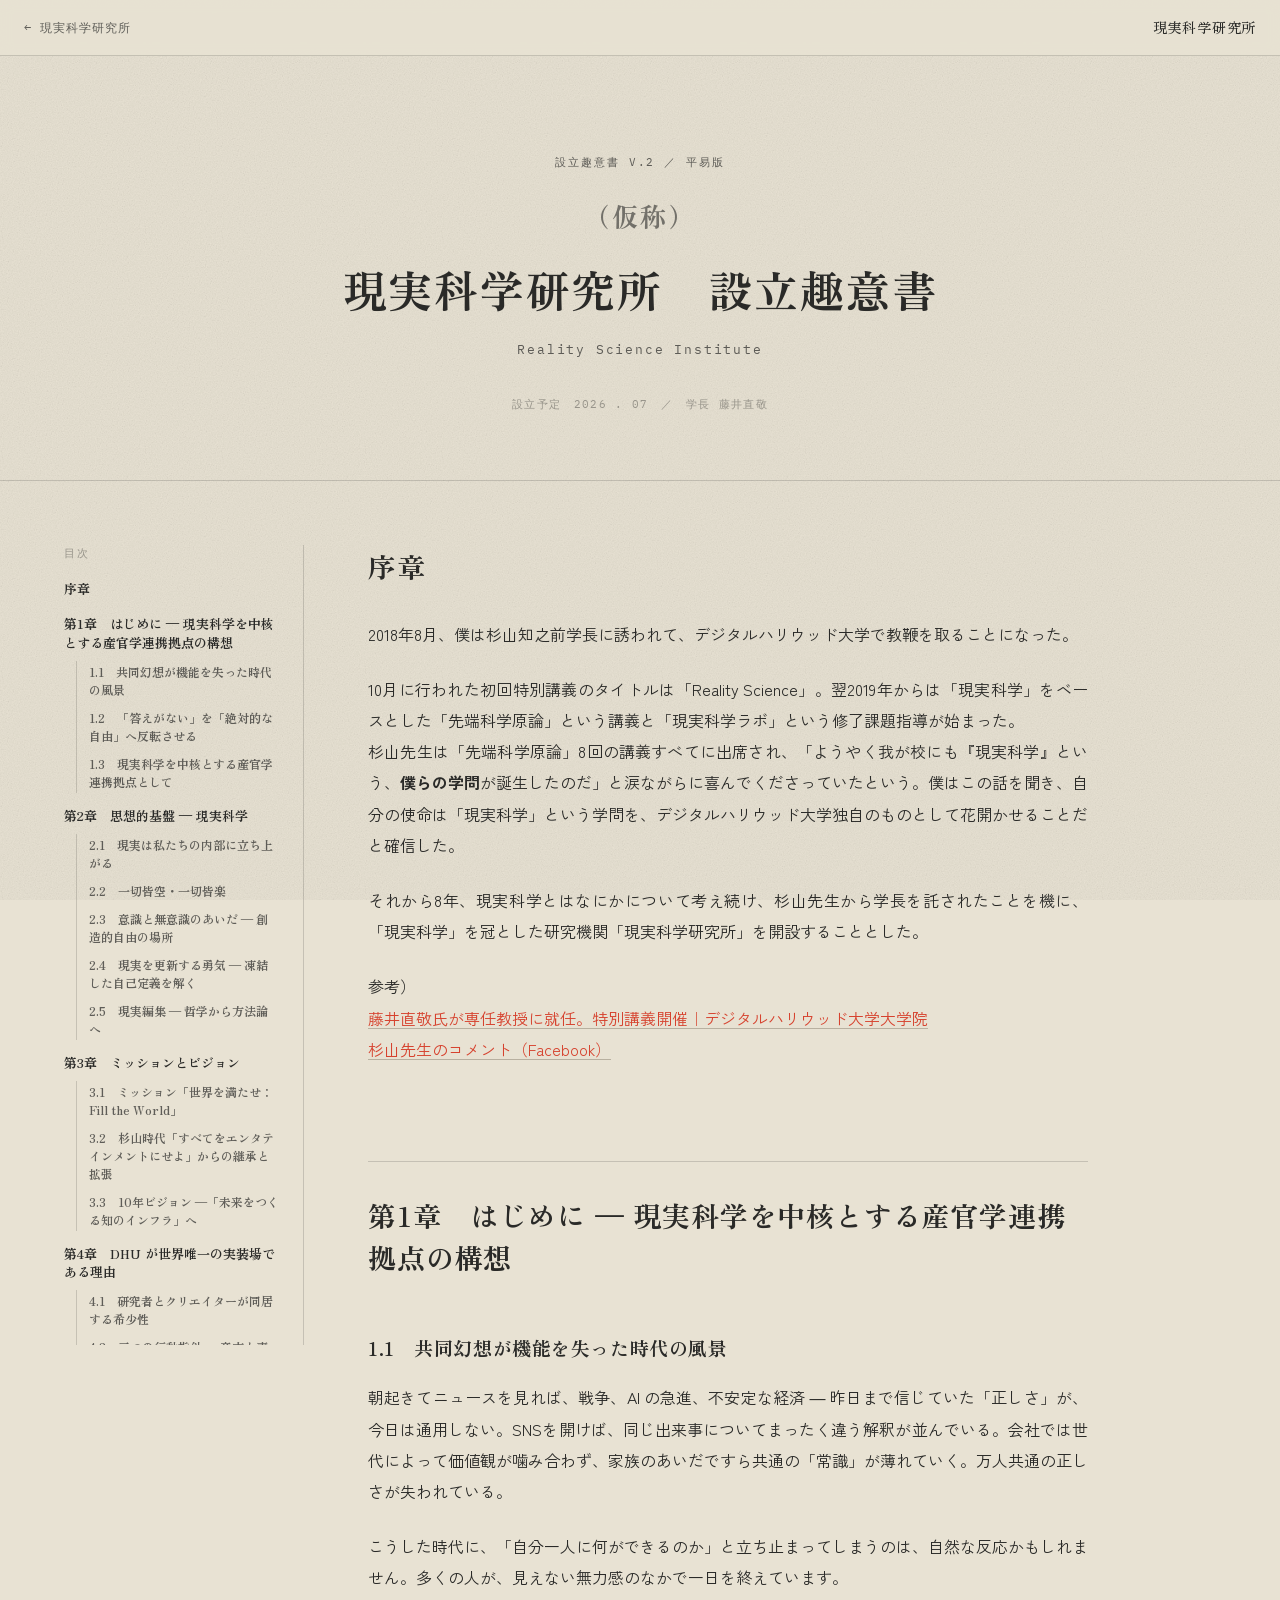
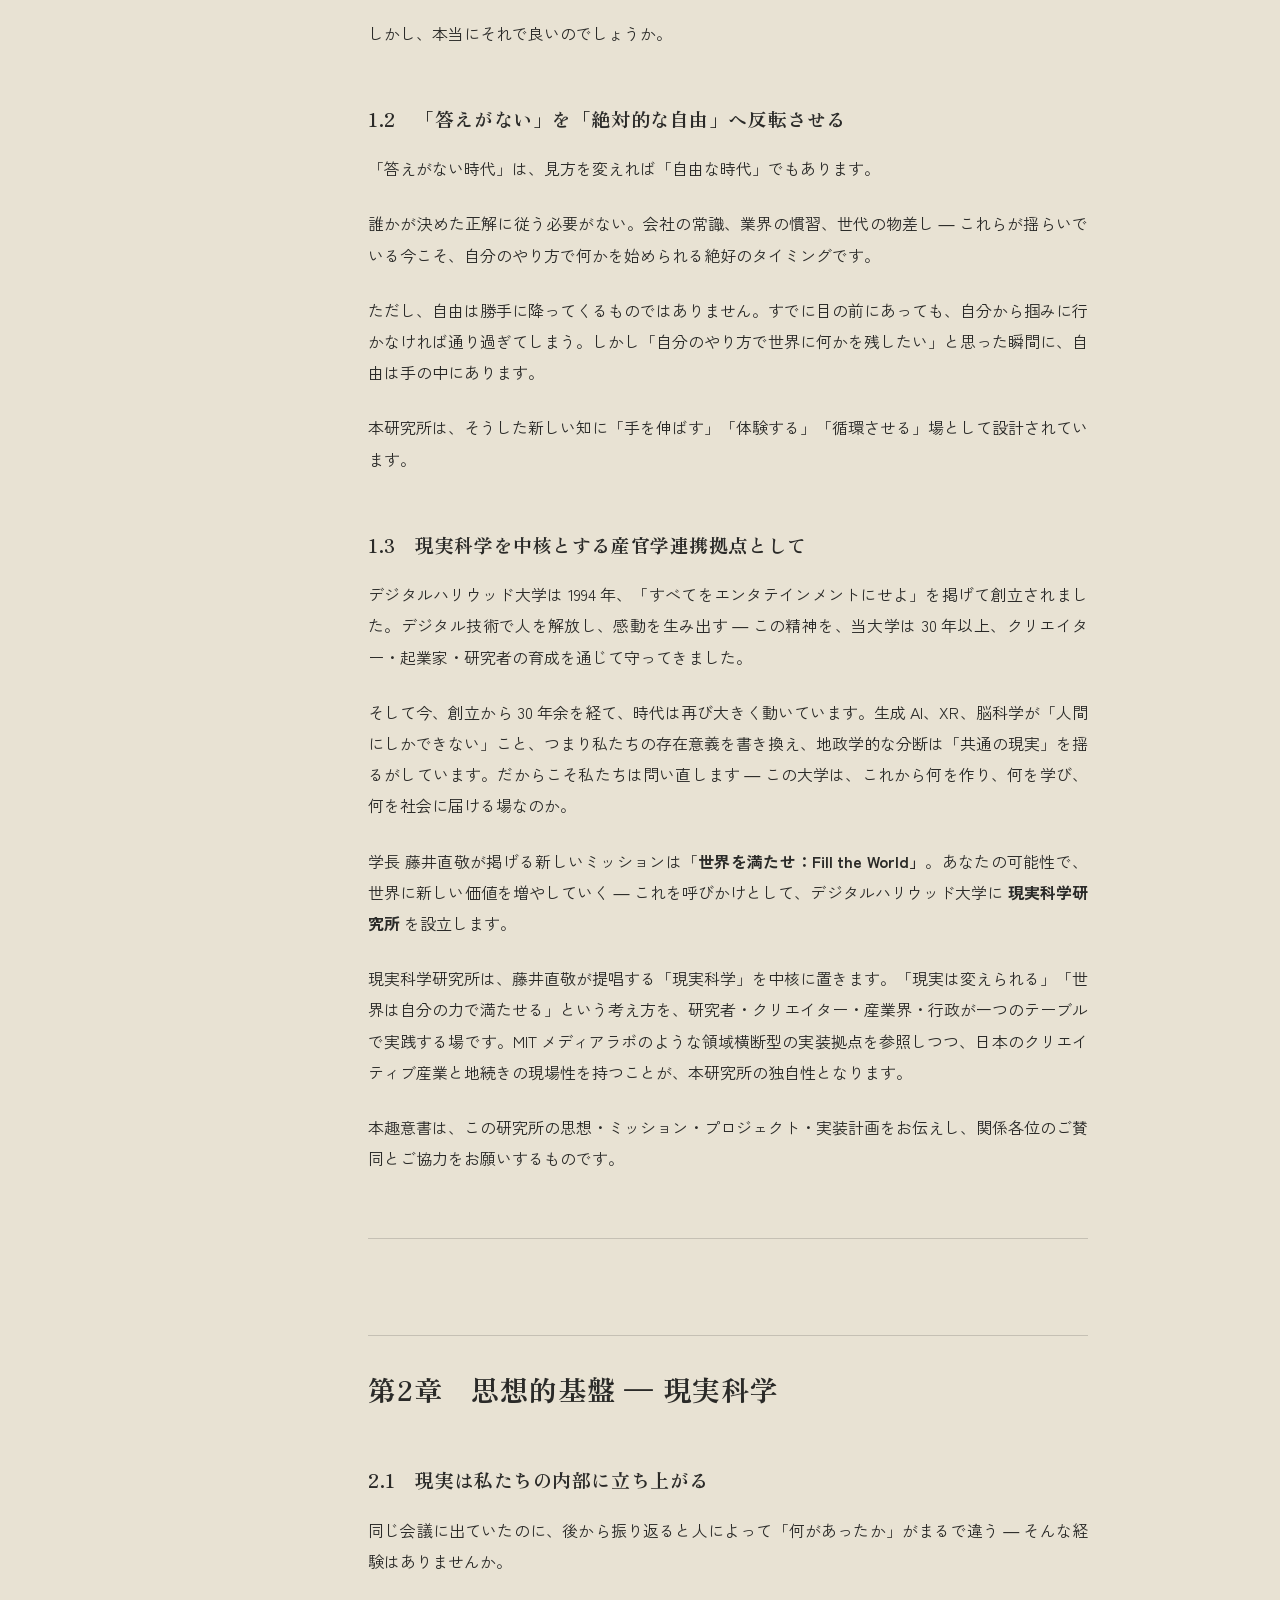
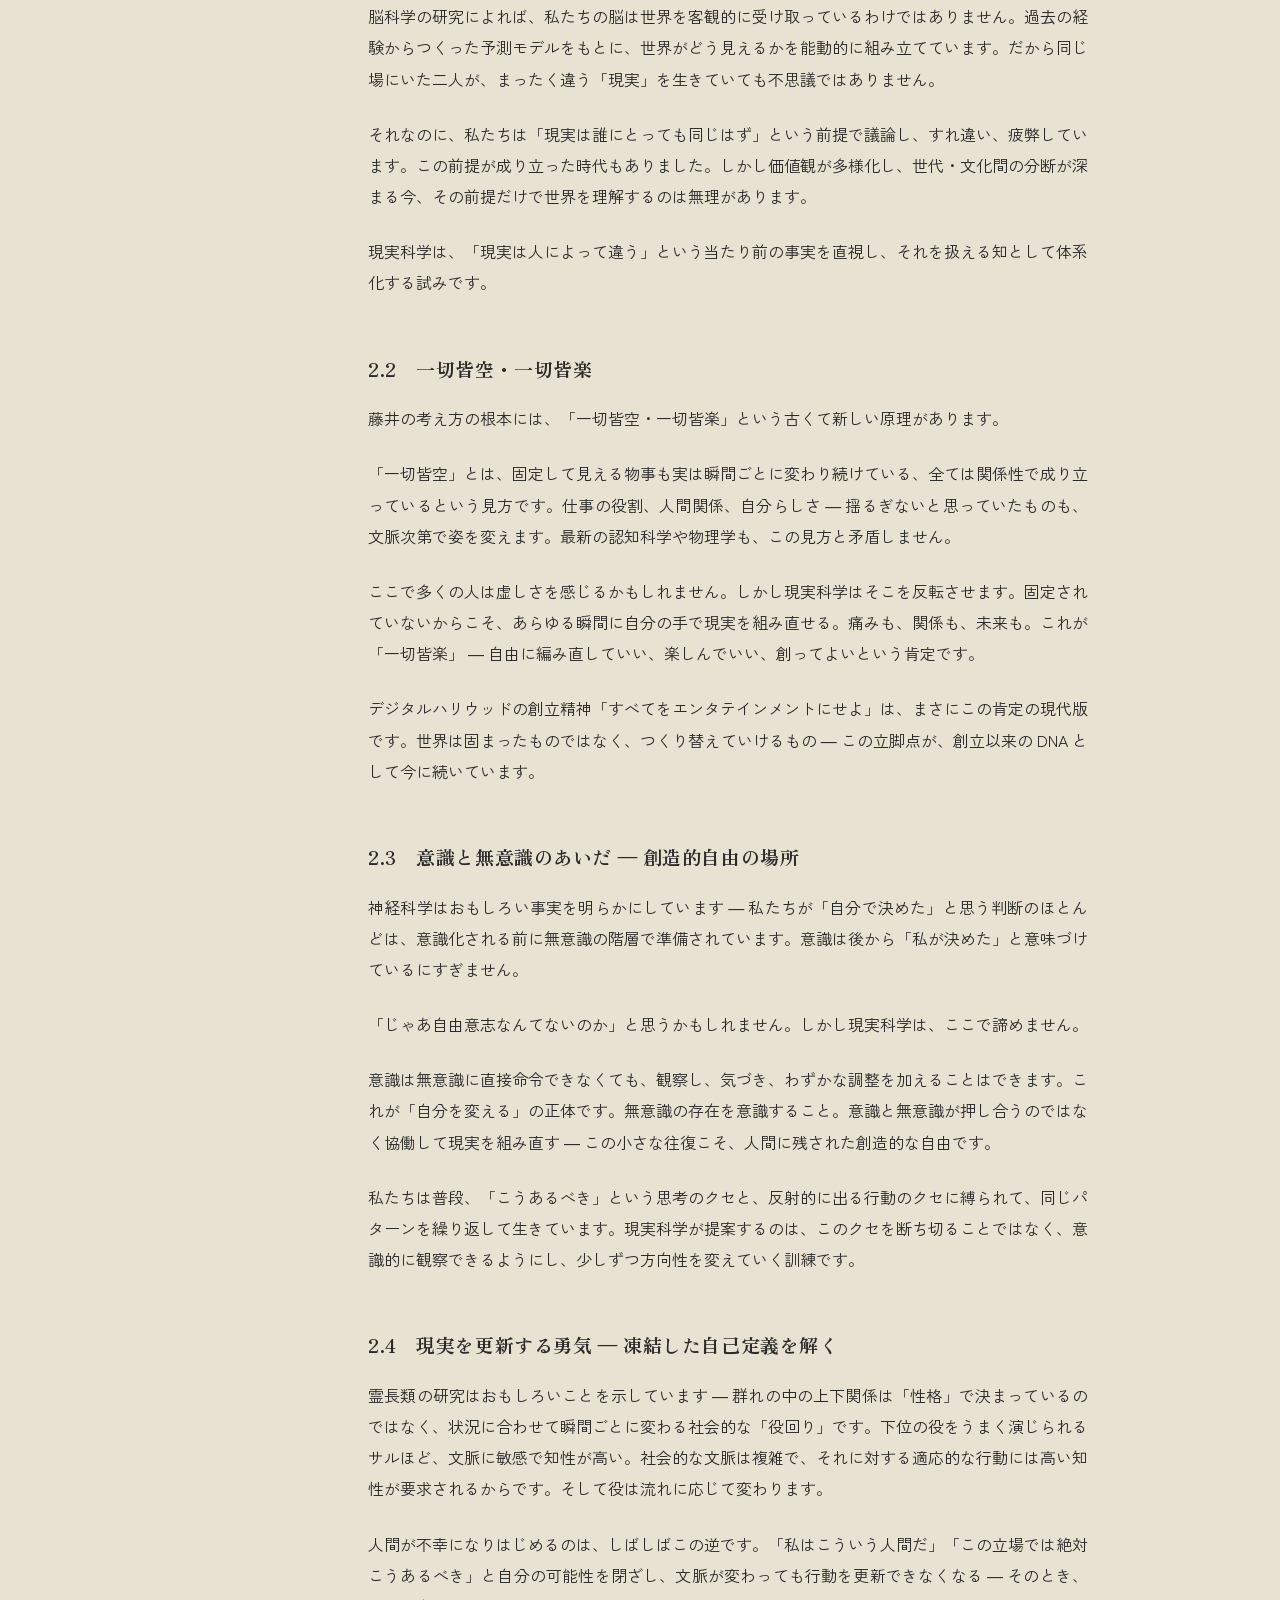
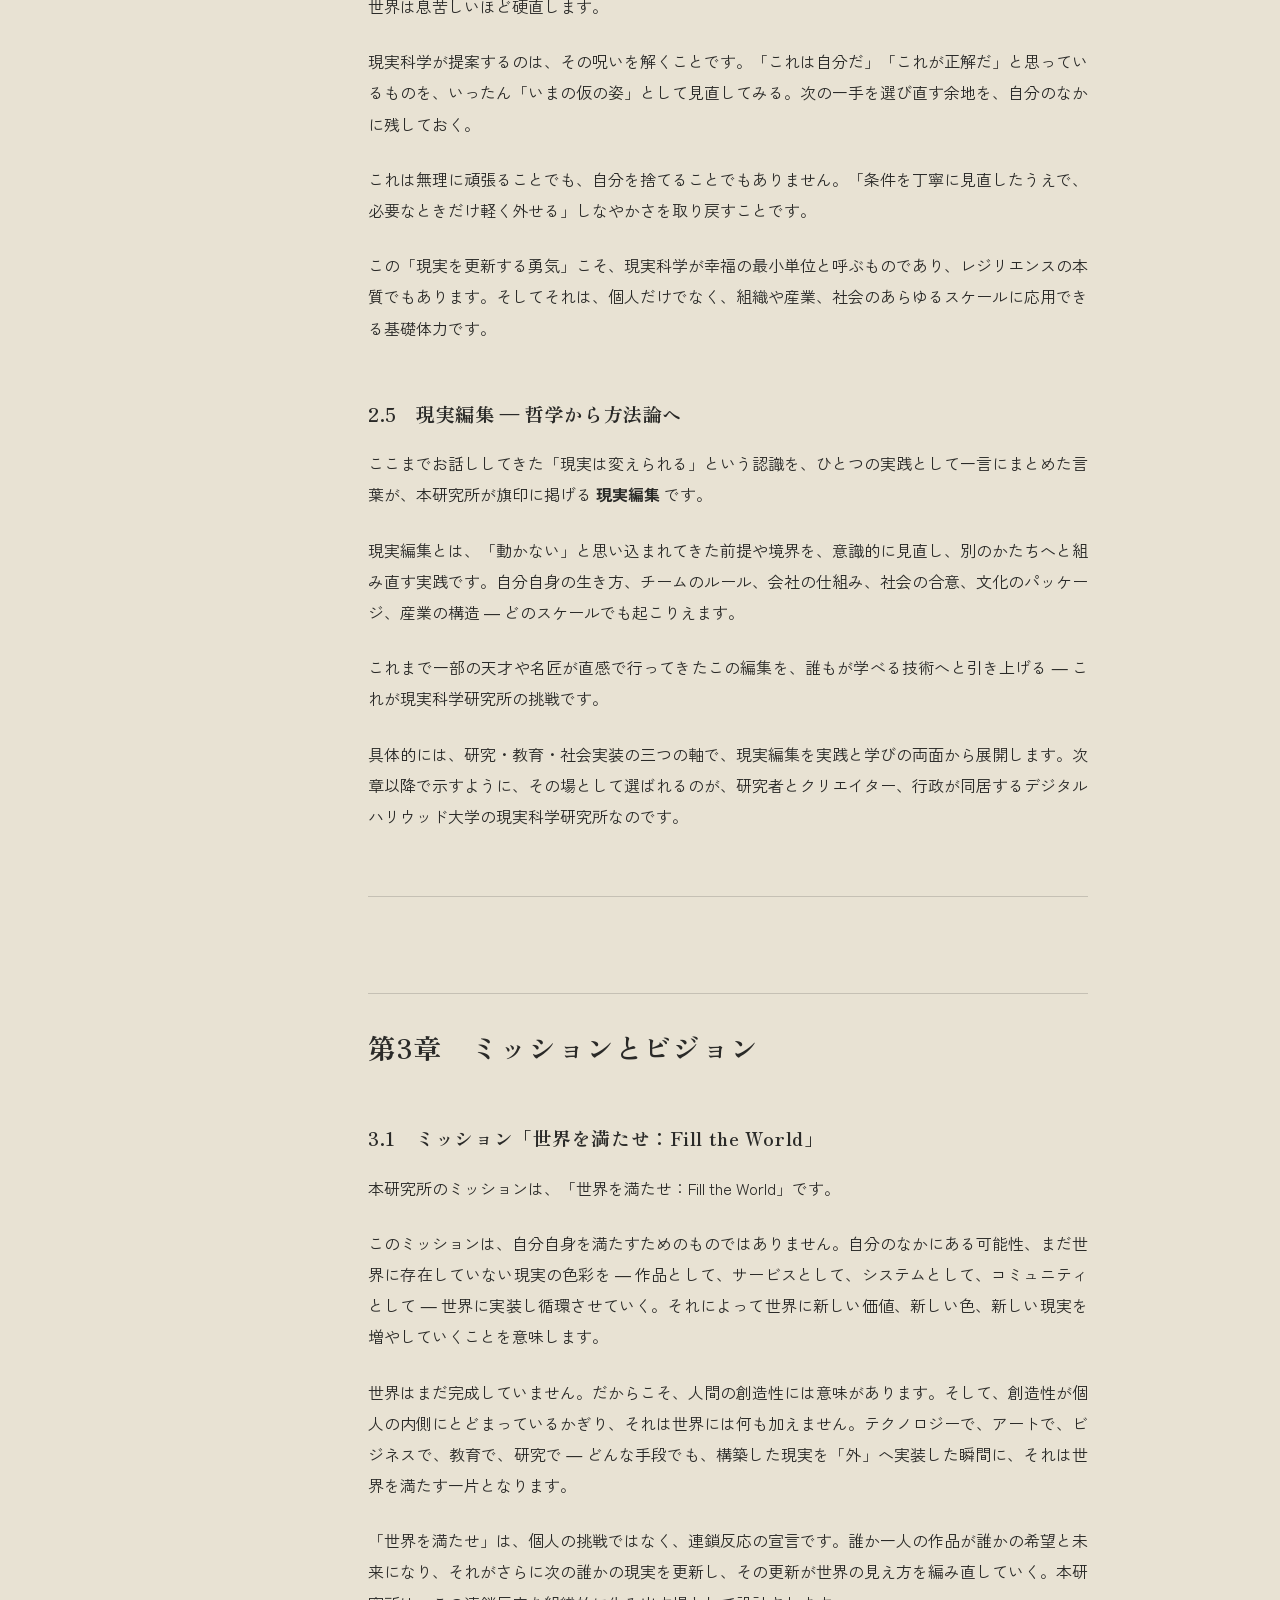
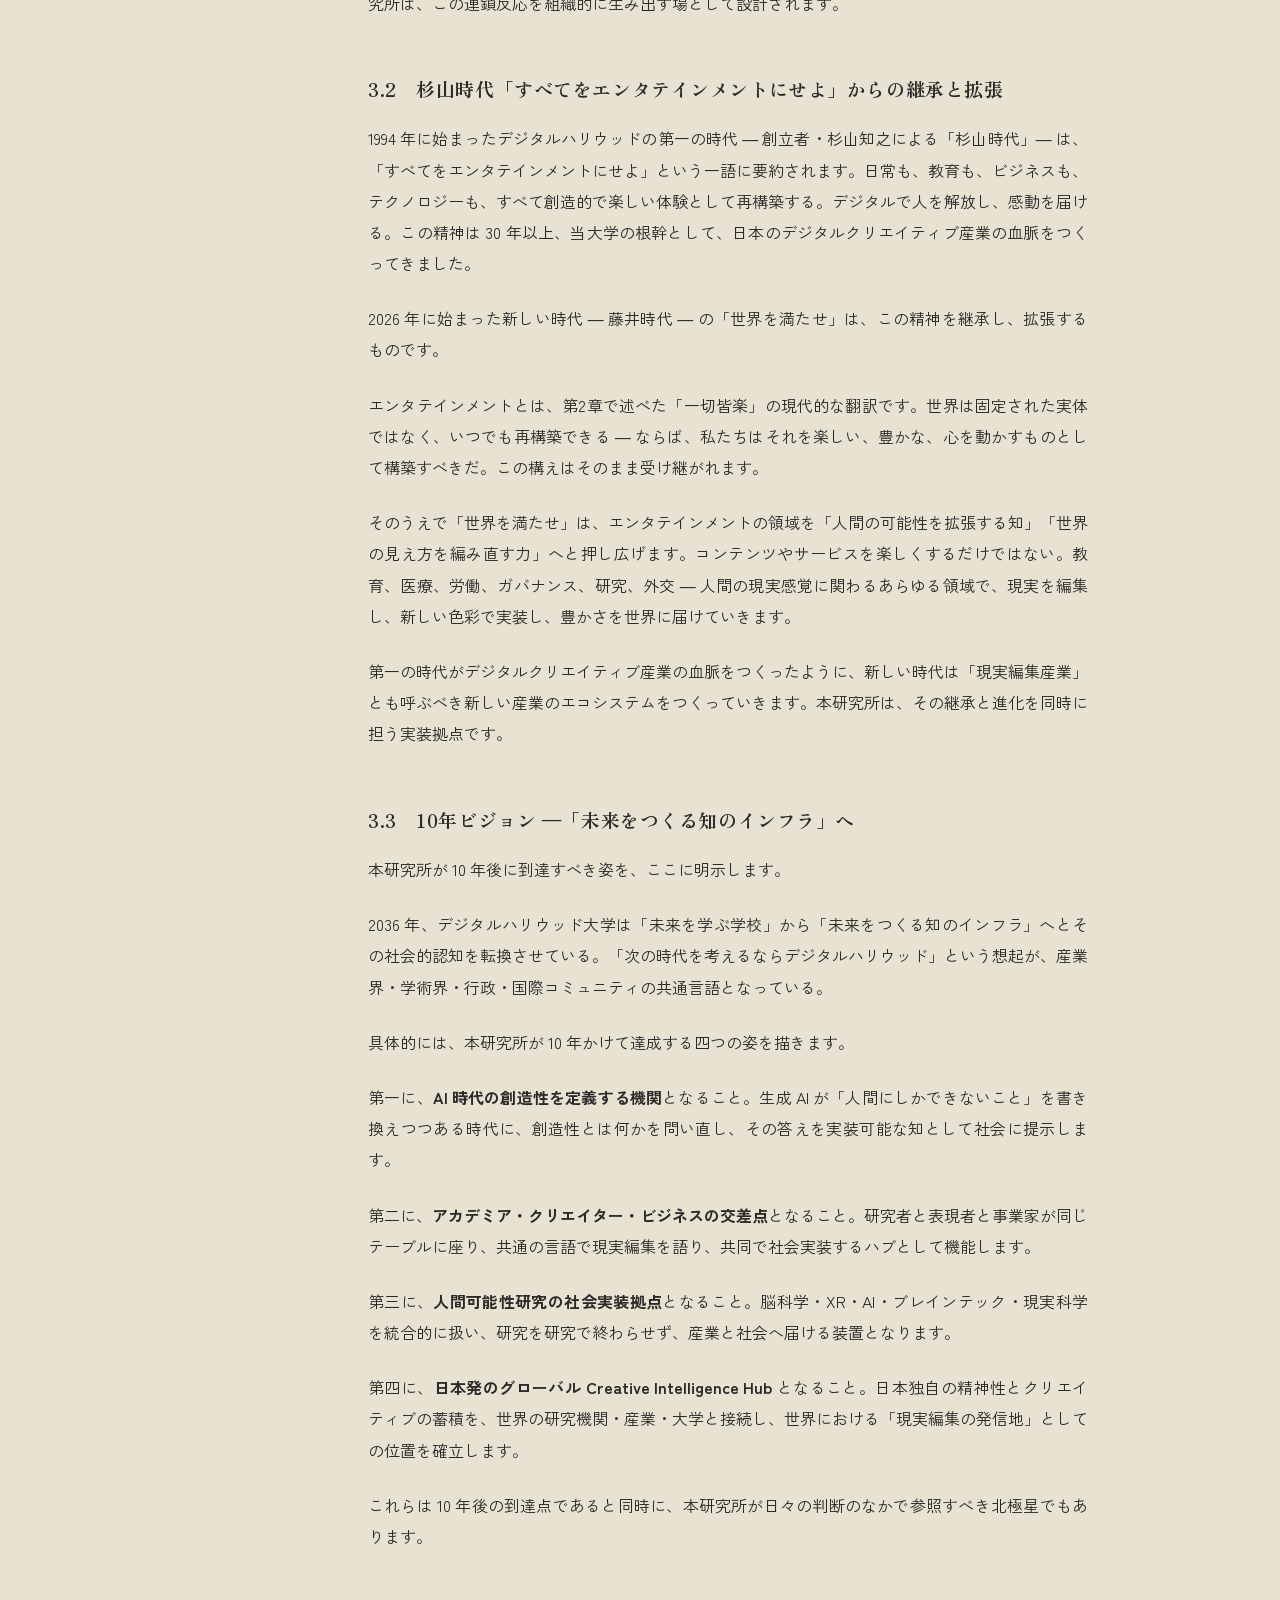
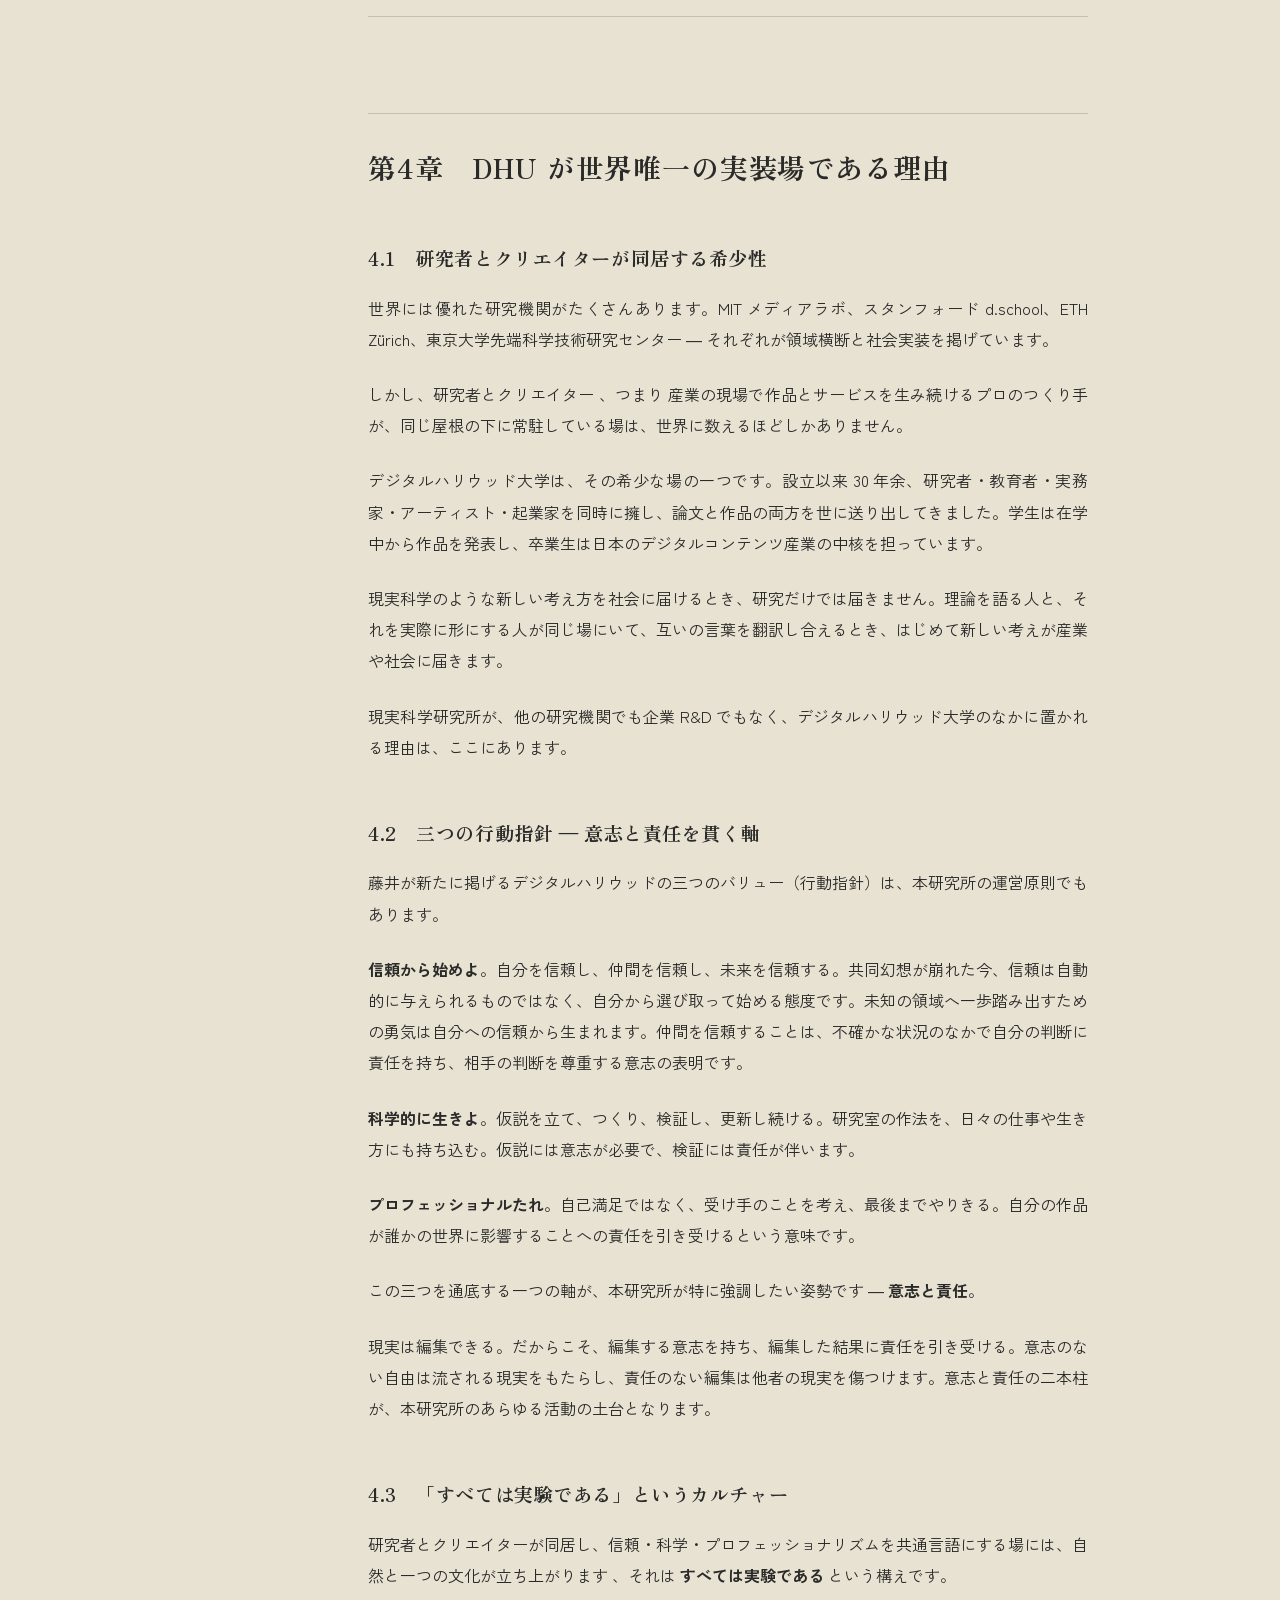
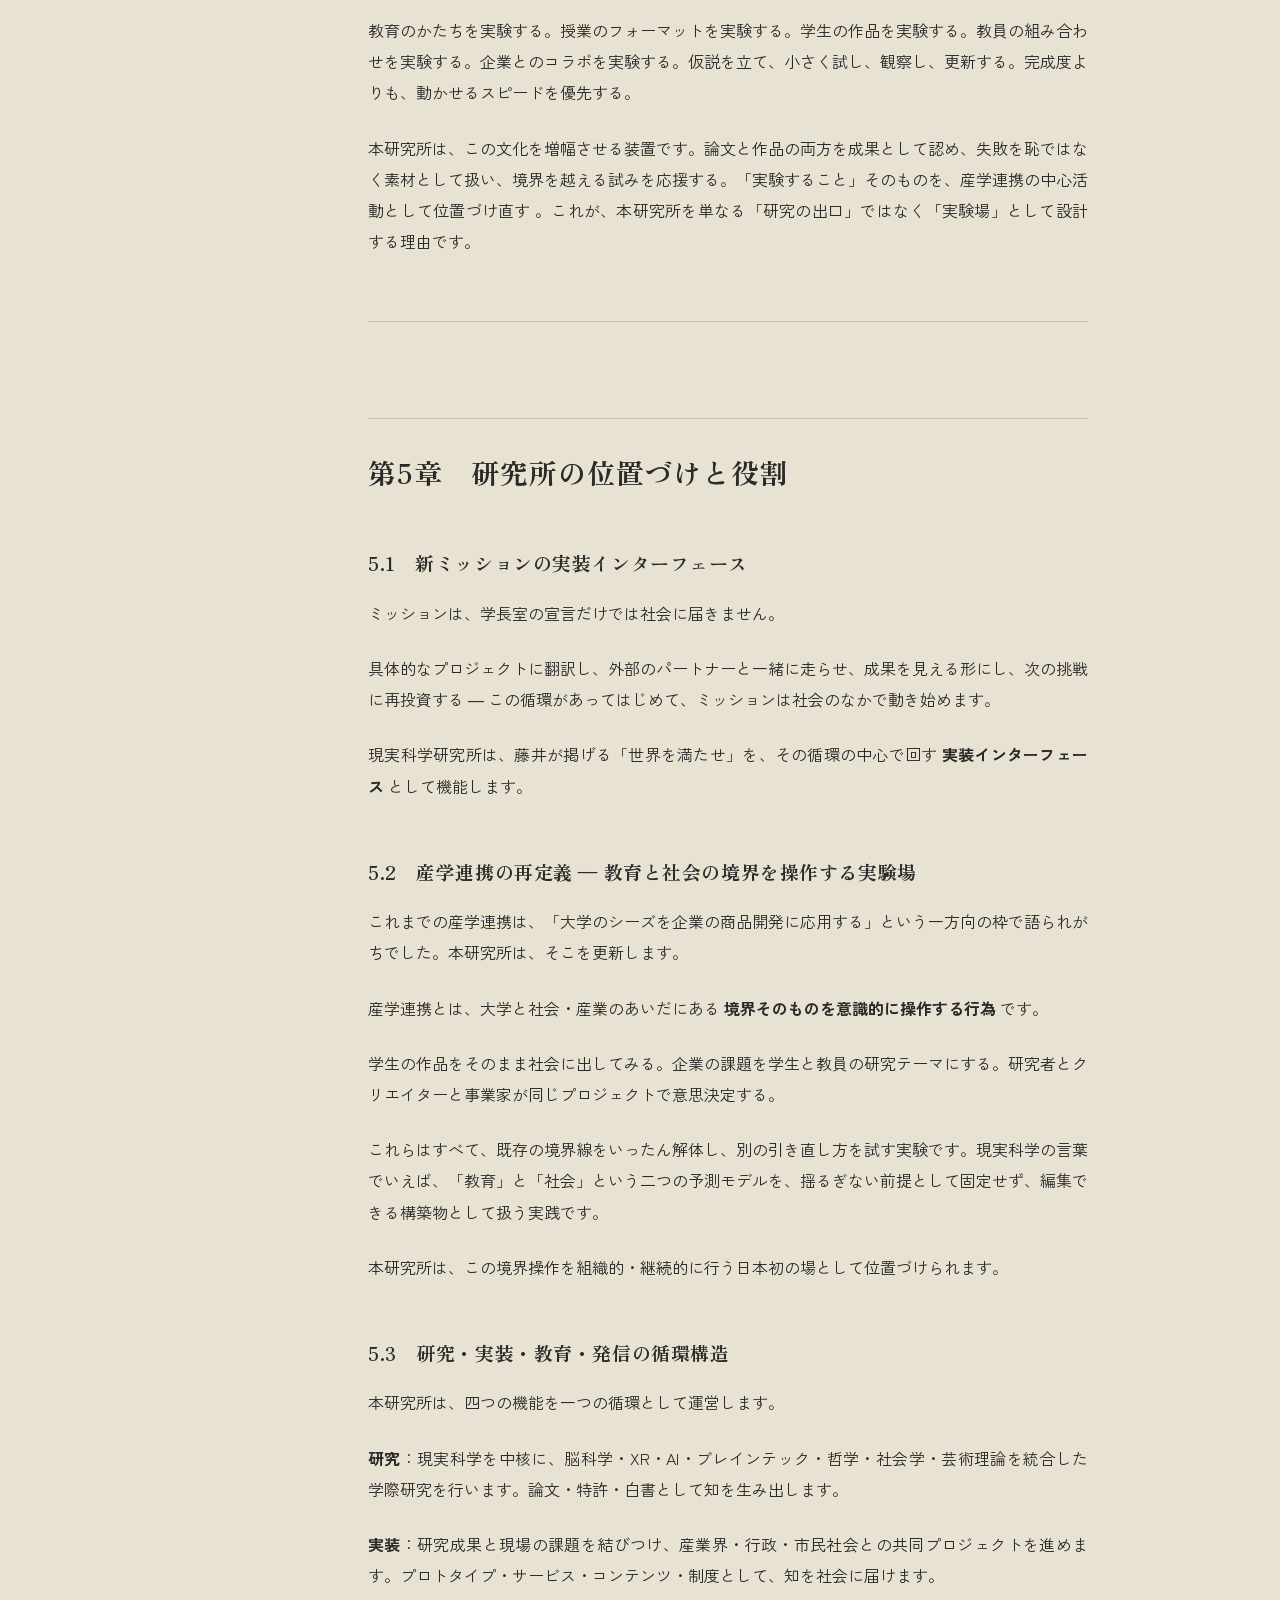
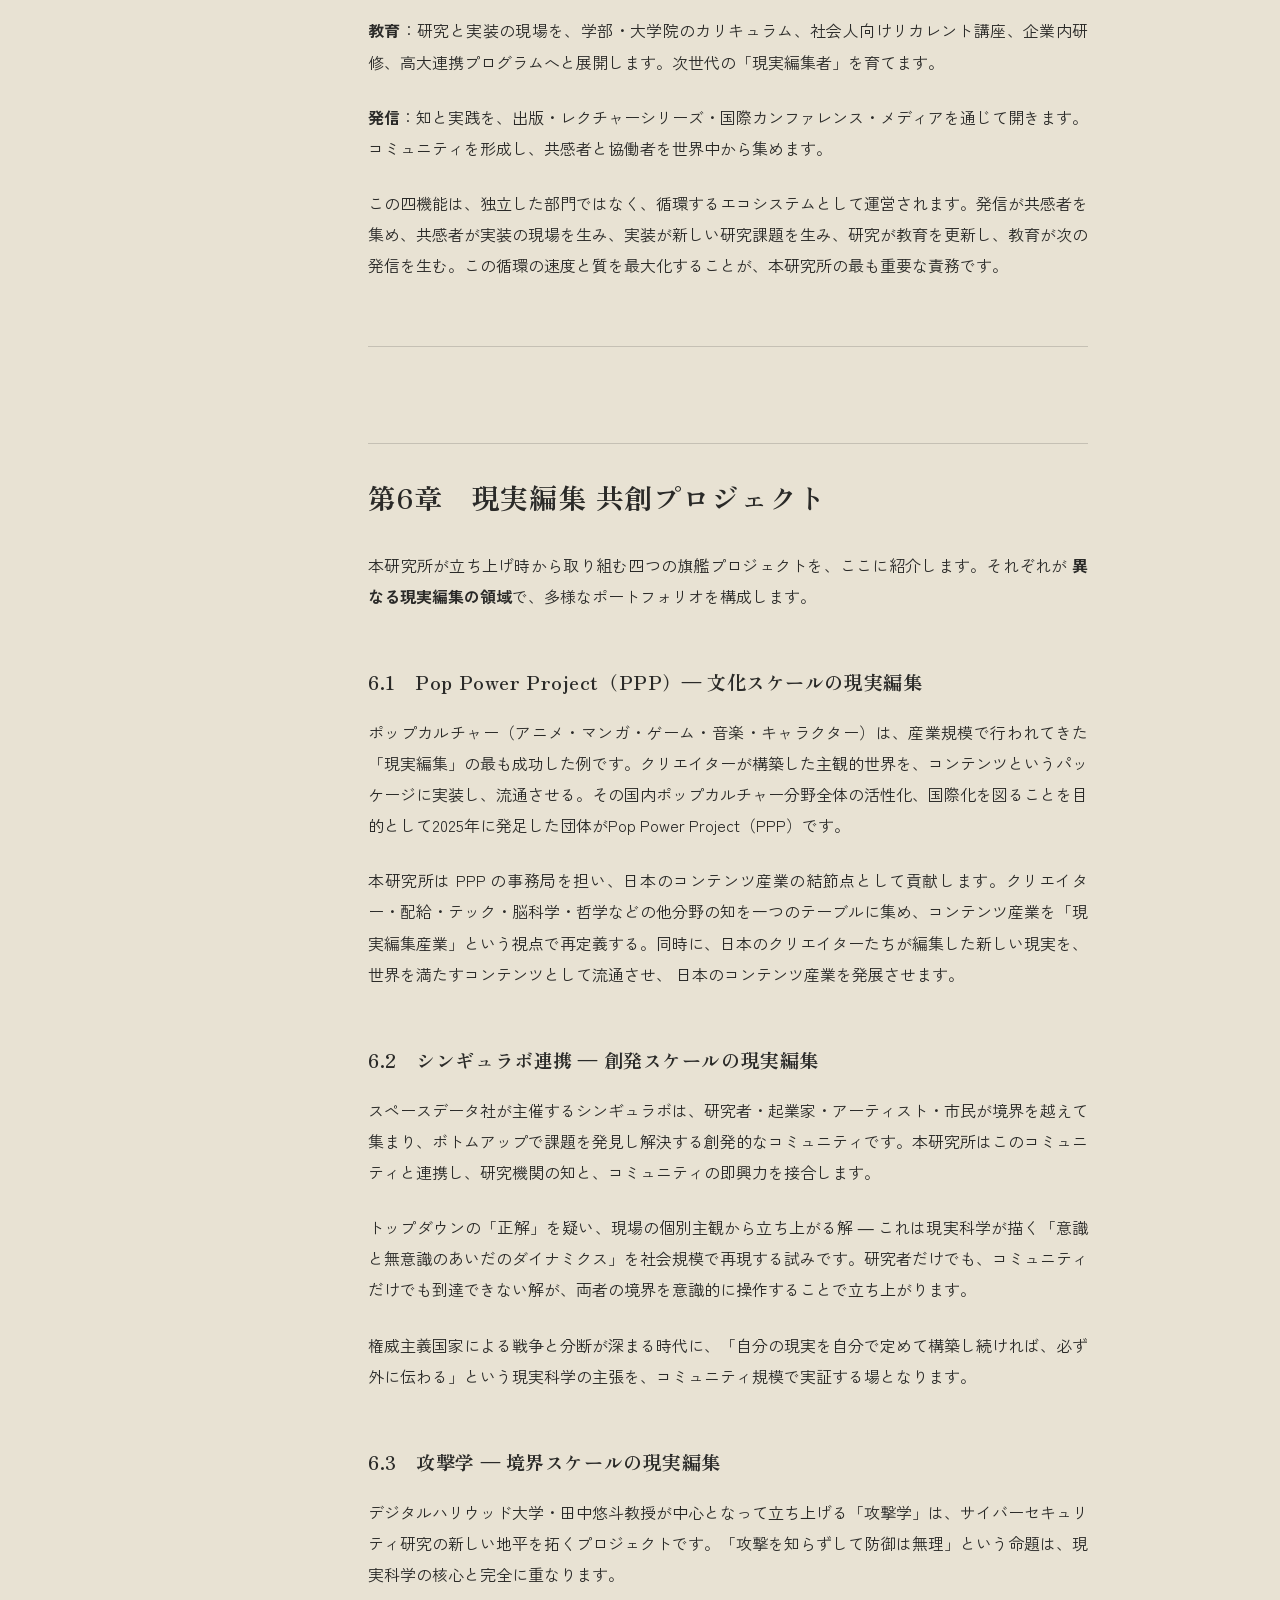
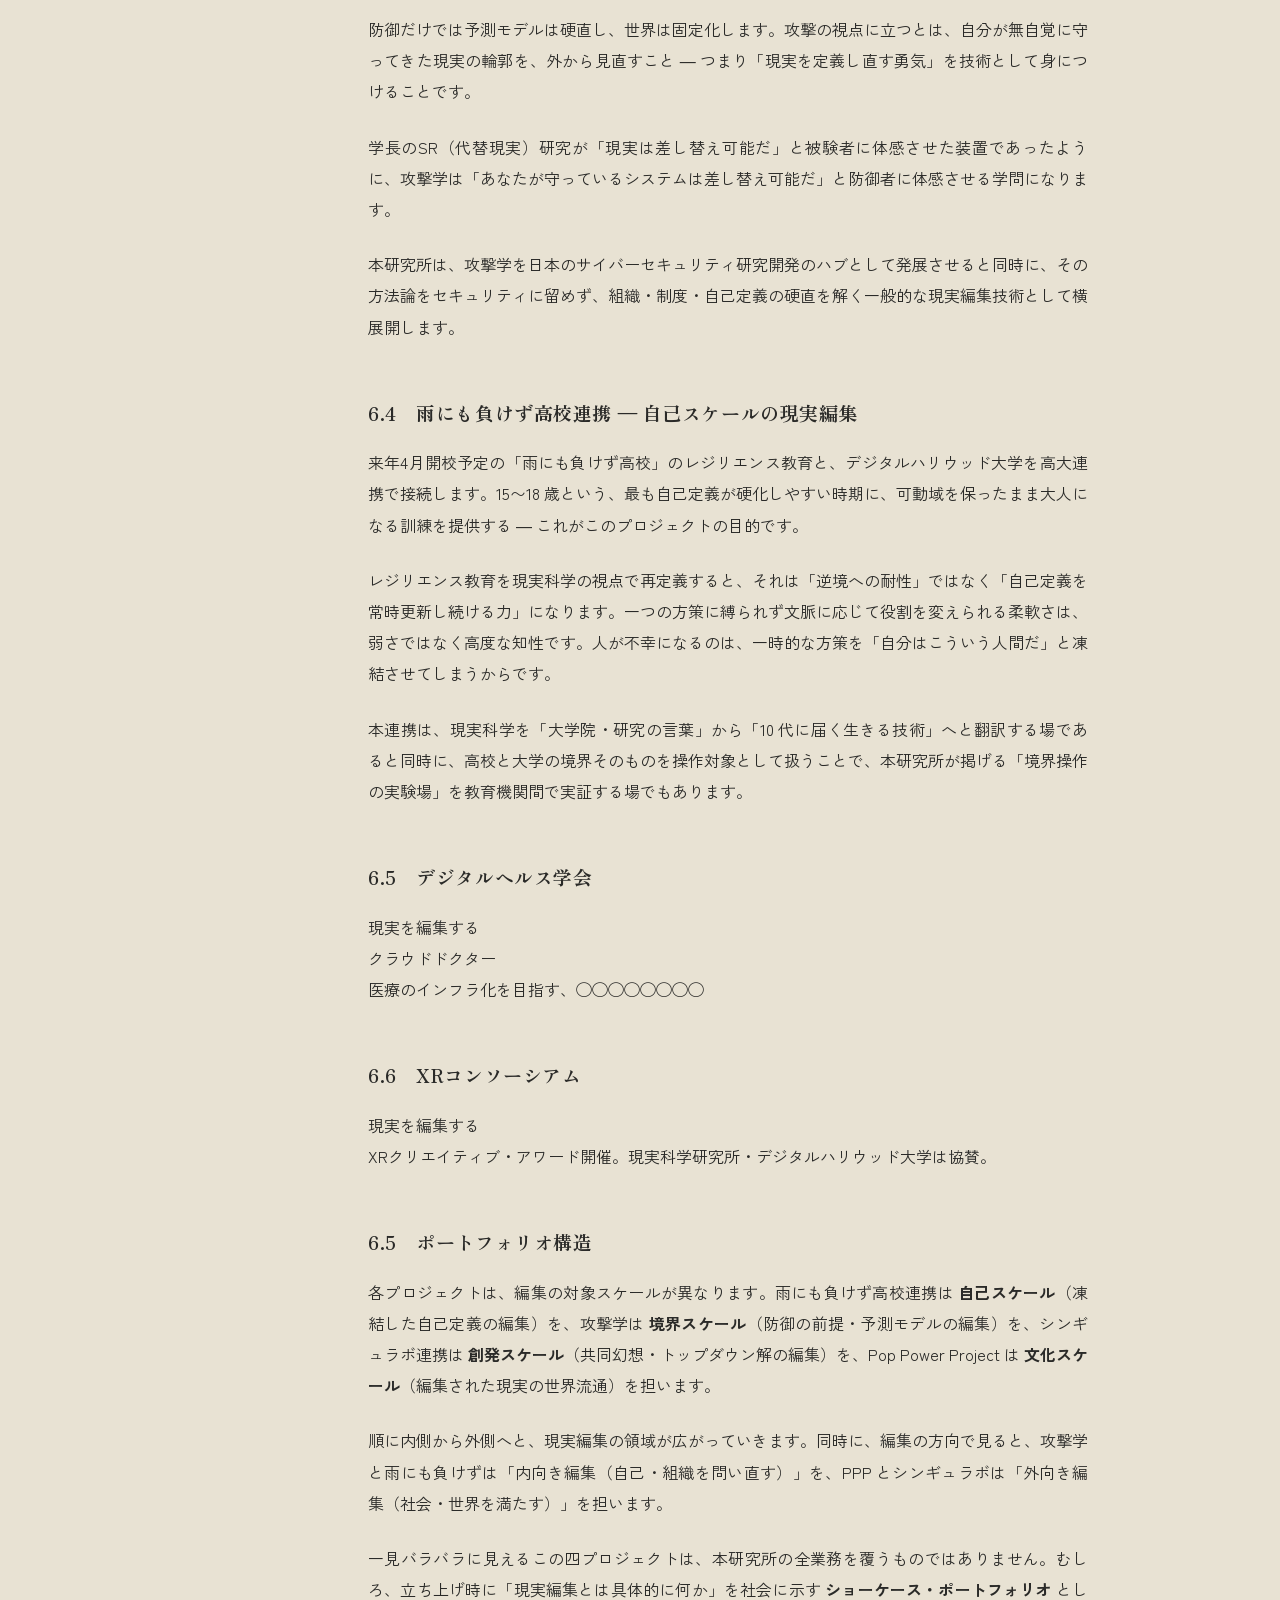
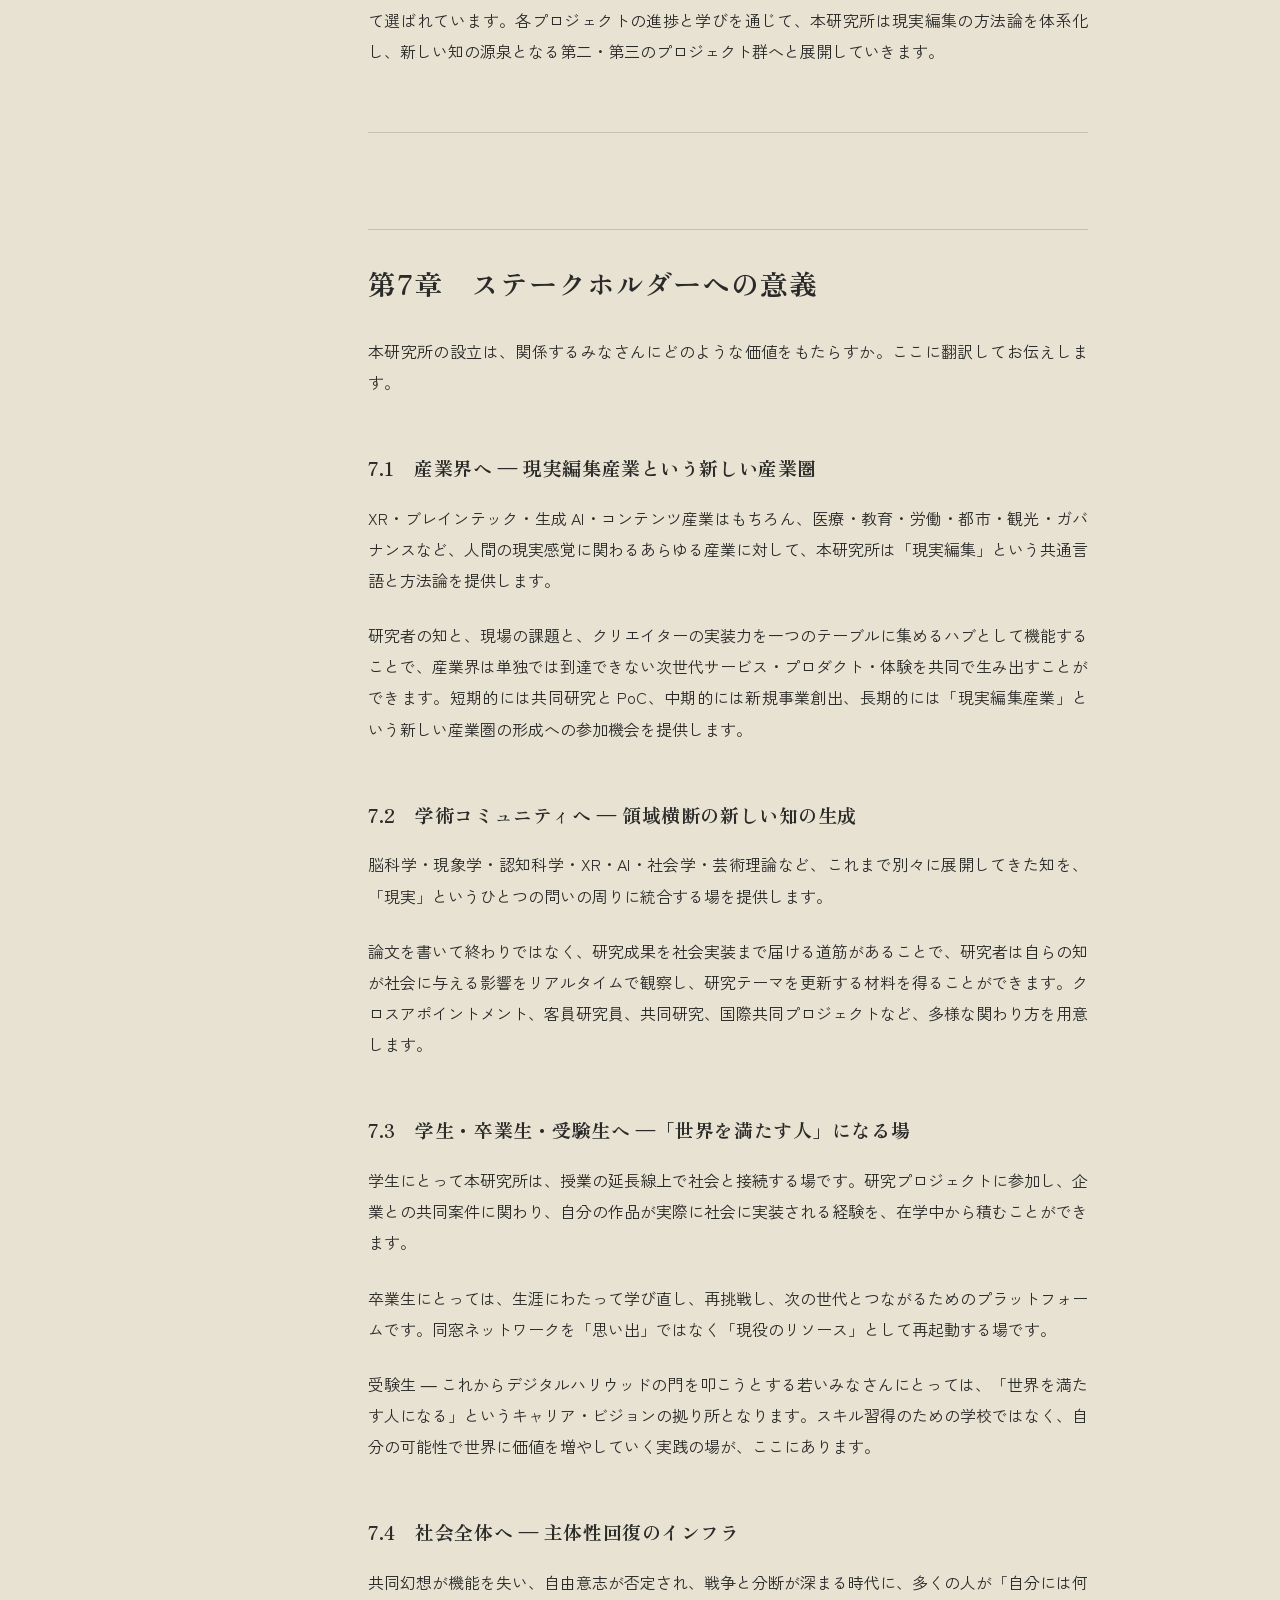
==== v3/manifest/index.html @ 7bfeab92 "v3: 趣意書ページを /intent/ → /manifest/ にリネーム ＋ サイド目次追加 - ディレクトリ名を intent → manifest（用語をクライアント側の慣用に合わせる） -" ====
<!doctype html>
<html lang="ja">
<head>
<meta charset="utf-8" />
<meta name="viewport" content="width=device-width, initial-scale=1" />
<title>設立趣意書 v.2 — 現実科学研究所</title>
<meta name="description" content="現実科学研究所 設立趣意書 v.2（平易版）— 藤井直敬 学長による正本。" />
<link rel="preconnect" href="https://fonts.googleapis.com" />
<link rel="preconnect" href="https://fonts.gstatic.com" crossorigin />
<link href="https://fonts.googleapis.com/css2?family=Shippori+Mincho+B1:wght@500;700;800&family=Zen+Kaku+Gothic+New:wght@400;500;700;900&family=Zen+Old+Mincho:wght@500;700;900&family=IBM+Plex+Mono:wght@400;500;700&display=swap" rel="stylesheet" />

<style>
:root {
  --cream:       #E8E2D3;
  --cream-2:     #DCD3BE;
  --paper:       #FAF7EE;
  --ink:         #2A2A28;
  --ink-70:      rgba(42,42,40,0.72);
  --ink-40:      rgba(42,42,40,0.40);
  --earth:       #6B4A2E;
  --red:         #D6422E;
  --line:        #B8B0A0;
  --line-d:      rgba(42,42,40,0.18);

  --f-mincho:    "Zen Old Mincho","Shippori Mincho B1","Yu Mincho",serif;
  --f-body:      "Zen Kaku Gothic New","Hiragino Kaku Gothic ProN","Yu Gothic",sans-serif;
  --f-mono:      "IBM Plex Mono","JetBrains Mono",ui-monospace,monospace;
}

* { box-sizing: border-box; }
html, body { margin: 0; padding: 0; scroll-behavior: smooth; }
html { scroll-padding-top: 80px; }
body {
  background: var(--cream);
  color: var(--ink);
  font-family: var(--f-body);
  font-feature-settings: "palt" 1;
  -webkit-font-smoothing: antialiased;
  text-rendering: optimizeLegibility;
  line-height: 1.95;
  font-size: 16px;
}

body::before {
  content: ""; position: fixed; inset: 0; pointer-events: none; z-index: 0;
  opacity: 0.55; mix-blend-mode: multiply;
  background-image: url("[data-uri]");
}

/* topbar */
.topbar {
  position: sticky; top: 0; z-index: 20;
  background: rgba(232,226,211,0.92);
  backdrop-filter: blur(6px);
  border-bottom: 1px solid var(--line-d);
  padding: 14px 24px;
  display: flex; align-items: center; justify-content: space-between;
}
.topbar .back {
  font-family: var(--f-mono);
  font-size: 12px;
  letter-spacing: 0.08em;
  color: var(--ink-70);
  text-decoration: none;
}
.topbar .back:hover { color: var(--ink); }
.topbar .name {
  font-family: var(--f-mincho);
  font-size: 14px;
  font-weight: 500;
  letter-spacing: 0.05em;
}

/* header block */
.header {
  text-align: center;
  padding: 96px 24px 64px;
  border-bottom: 1px solid var(--line-d);
  position: relative;
  z-index: 1;
}
.header .meta {
  font-family: var(--f-mono);
  font-size: 11px;
  letter-spacing: 0.18em;
  color: var(--ink-70);
  margin-bottom: 24px;
}
.header h1 {
  font-family: var(--f-mincho);
  font-weight: 700;
  font-size: clamp(28px, 5vw, 44px);
  line-height: 1.4;
  margin: 0 0 16px;
  letter-spacing: 0.04em;
}
.header h1 .small { font-size: 0.6em; vertical-align: top; opacity: 0.6; }
.header .english {
  font-family: var(--f-mono);
  font-size: 13px;
  letter-spacing: 0.14em;
  color: var(--ink-70);
}
.header .est {
  margin-top: 32px;
  font-family: var(--f-mono);
  font-size: 11px;
  letter-spacing: 0.12em;
  color: var(--ink-40);
}

/* layout — 2 columns: TOC + content */
.layout {
  max-width: 1200px;
  margin: 0 auto;
  padding: 64px 24px 120px;
  display: grid;
  grid-template-columns: 240px 1fr;
  gap: 64px;
  align-items: start;
  position: relative;
  z-index: 1;
}
@media (max-width: 900px) {
  .layout { grid-template-columns: 1fr; gap: 32px; padding: 32px 20px 80px; }
}

/* TOC */
.toc {
  position: sticky;
  top: 80px;
  font-family: var(--f-body);
  font-size: 13px;
  line-height: 1.6;
  border-right: 1px solid var(--line-d);
  padding-right: 24px;
  max-height: calc(100vh - 100px);
  overflow-y: auto;
}
@media (max-width: 900px) {
  .toc { position: static; border-right: none; padding-right: 0;
         border-bottom: 1px solid var(--line-d); padding-bottom: 24px;
         max-height: none; }
}
.toc__label {
  font-family: var(--f-mono);
  font-size: 11px;
  letter-spacing: 0.18em;
  color: var(--ink-40);
  margin-bottom: 16px;
}
.toc__list, .toc__sub {
  list-style: none;
  margin: 0;
  padding: 0;
}
.toc__h2 {
  margin: 12px 0 4px;
  font-family: var(--f-mincho);
  font-weight: 700;
  font-size: 13px;
  line-height: 1.45;
}
.toc__sub {
  margin: 4px 0 12px 12px;
  padding-left: 12px;
  border-left: 1px solid var(--line-d);
}
.toc__h3 {
  margin: 6px 0;
  font-size: 12px;
  color: var(--ink-70);
  line-height: 1.5;
}
.toc a {
  color: inherit;
  text-decoration: none;
  display: block;
  padding: 2px 0;
  border-left: 2px solid transparent;
  padding-left: 8px;
  margin-left: -10px;
  transition: color 0.15s, border-color 0.15s;
}
.toc a:hover { color: var(--red); }
.toc a.active {
  color: var(--red);
  border-left-color: var(--red);
}

/* main content */
main {
  max-width: 720px;
}
main h2 {
  font-family: var(--f-mincho);
  font-weight: 700;
  font-size: 28px;
  line-height: 1.5;
  margin: 96px 0 32px;
  padding-top: 32px;
  border-top: 1px solid var(--line-d);
  letter-spacing: 0.03em;
  scroll-margin-top: 80px;
}
main h2:first-of-type {
  margin-top: 0;
  border-top: none;
  padding-top: 0;
}
main h3 {
  font-family: var(--f-mincho);
  font-weight: 700;
  font-size: 19px;
  line-height: 1.5;
  margin: 56px 0 20px;
  letter-spacing: 0.03em;
  scroll-margin-top: 80px;
}
main p {
  margin: 0 0 24px;
  text-align: justify;
}
main p strong { font-weight: 700; }
main hr {
  border: none;
  border-top: 1px solid var(--line-d);
  margin: 64px 0;
}
main a {
  color: var(--red);
  text-decoration: underline;
  text-decoration-color: var(--line);
  text-underline-offset: 3px;
}
main a:hover { text-decoration-color: var(--red); }
main blockquote {
  margin: 24px 0;
  padding: 16px 24px;
  border-left: 2px solid var(--red);
  background: rgba(214,66,46,0.04);
}
main ul, main ol { padding-left: 24px; margin: 0 0 24px; }
main li { margin: 8px 0; }

/* footer */
.foot {
  background: var(--ink);
  color: var(--paper);
  padding: 48px 24px;
  text-align: center;
  position: relative;
  z-index: 1;
}
.foot p {
  margin: 8px 0;
  font-family: var(--f-mono);
  font-size: 11px;
  letter-spacing: 0.12em;
  opacity: 0.7;
}
.foot a { color: var(--paper); text-decoration: underline; }

@media (max-width: 600px) {
  .header { padding: 64px 20px 48px; }
  main h2 { margin: 72px 0 24px; padding-top: 24px; font-size: 24px; }
  main h3 { font-size: 17px; margin: 40px 0 16px; }
}
</style>
</head>
<body>

<header class="topbar">
  <a href="../" class="back">← 現実科学研究所</a>
  <span class="name">現実科学研究所</span>
</header>

<section class="header">
  <div class="meta">設立趣意書 V.2 ／ 平易版</div>
  <h1><span class="small">（仮称）</span><br/>現実科学研究所　設立趣意書</h1>
  <div class="english">Reality Science Institute</div>
  <div class="est">設立予定　2026 . 07　／　学長 藤井直敬</div>
</section>

<div class="layout">
  <nav class="toc" aria-label="目次"><div class="toc__label">目次</div><ol class="toc__list">
<li class="toc__h2"><a href="#prelude">序章</a>
<ol class="toc__sub">
</ol></li>
<li class="toc__h2"><a href="#ch1">第1章　はじめに ― 現実科学を中核とする産官学連携拠点の構想</a>
<ol class="toc__sub">
<li class="toc__h3"><a href="#s1-1">1.1　共同幻想が機能を失った時代の風景</a></li>
<li class="toc__h3"><a href="#s1-2">1.2　「答えがない」を「絶対的な自由」へ反転させる</a></li>
<li class="toc__h3"><a href="#s1-3">1.3　現実科学を中核とする産官学連携拠点として</a></li>
</ol></li>
<li class="toc__h2"><a href="#ch2">第2章　思想的基盤 ― 現実科学</a>
<ol class="toc__sub">
<li class="toc__h3"><a href="#s2-1">2.1　現実は私たちの内部に立ち上がる</a></li>
<li class="toc__h3"><a href="#s2-2">2.2　一切皆空・一切皆楽</a></li>
<li class="toc__h3"><a href="#s2-3">2.3　意識と無意識のあいだ ― 創造的自由の場所</a></li>
<li class="toc__h3"><a href="#s2-4">2.4　現実を更新する勇気 ― 凍結した自己定義を解く</a></li>
<li class="toc__h3"><a href="#s2-5">2.5　現実編集 ― 哲学から方法論へ</a></li>
</ol></li>
<li class="toc__h2"><a href="#ch3">第3章　ミッションとビジョン</a>
<ol class="toc__sub">
<li class="toc__h3"><a href="#s3-1">3.1　ミッション「世界を満たせ：Fill the World」</a></li>
<li class="toc__h3"><a href="#s3-2">3.2　杉山時代「すべてをエンタテインメントにせよ」からの継承と拡張</a></li>
<li class="toc__h3"><a href="#s3-3">3.3　10年ビジョン ―「未来をつくる知のインフラ」へ</a></li>
</ol></li>
<li class="toc__h2"><a href="#ch4">第4章　DHU が世界唯一の実装場である理由</a>
<ol class="toc__sub">
<li class="toc__h3"><a href="#s4-1">4.1　研究者とクリエイターが同居する希少性</a></li>
<li class="toc__h3"><a href="#s4-2">4.2　三つの行動指針 ― 意志と責任を貫く軸</a></li>
<li class="toc__h3"><a href="#s4-3">4.3　「すべては実験である」というカルチャー</a></li>
</ol></li>
<li class="toc__h2"><a href="#ch5">第5章　研究所の位置づけと役割</a>
<ol class="toc__sub">
<li class="toc__h3"><a href="#s5-1">5.1　新ミッションの実装インターフェース</a></li>
<li class="toc__h3"><a href="#s5-2">5.2　産学連携の再定義 ― 教育と社会の境界を操作する実験場</a></li>
<li class="toc__h3"><a href="#s5-3">5.3　研究・実装・教育・発信の循環構造</a></li>
</ol></li>
<li class="toc__h2"><a href="#ch6">第6章　現実編集 共創プロジェクト</a>
<ol class="toc__sub">
<li class="toc__h3"><a href="#s6-1">6.1　Pop Power Project（PPP）― 文化スケールの現実編集</a></li>
<li class="toc__h3"><a href="#s6-2">6.2　シンギュラボ連携 ― 創発スケールの現実編集</a></li>
<li class="toc__h3"><a href="#s6-3">6.3　攻撃学 ― 境界スケールの現実編集</a></li>
<li class="toc__h3"><a href="#s6-4">6.4　雨にも負けず高校連携 ― 自己スケールの現実編集</a></li>
<li class="toc__h3"><a href="#s6-5">6.5　デジタルヘルス学会</a></li>
<li class="toc__h3"><a href="#s6-6">6.6　XRコンソーシアム</a></li>
<li class="toc__h3"><a href="#s6-7">6.5　ポートフォリオ構造</a></li>
</ol></li>
<li class="toc__h2"><a href="#ch7">第7章　ステークホルダーへの意義</a>
<ol class="toc__sub">
<li class="toc__h3"><a href="#s7-1">7.1　産業界へ ― 現実編集産業という新しい産業圏</a></li>
<li class="toc__h3"><a href="#s7-2">7.2　学術コミュニティへ ― 領域横断の新しい知の生成</a></li>
<li class="toc__h3"><a href="#s7-3">7.3　学生・卒業生・受験生へ ―「世界を満たす人」になる場</a></li>
<li class="toc__h3"><a href="#s7-4">7.4　社会全体へ ― 主体性回復のインフラ</a></li>
</ol></li>
<li class="toc__h2"><a href="#h2-8"></a>
<ol class="toc__sub">
</ol></li>
<li class="toc__h2"><a href="#ch8">第8章　体制と運営</a>
<ol class="toc__sub">
<li class="toc__h3"><a href="#s8-1">8.1　ガバナンス</a></li>
<li class="toc__h3"><a href="#s8-2">8.2　主要メンバーと役割</a></li>
<li class="toc__h3"><a href="#s8-3">8.3　外部パートナー・有識者ネットワーク</a></li>
</ol></li>
<li class="toc__h2"><a href="#ch9">第9章　ロードマップ</a>
<ol class="toc__sub">
<li class="toc__h3"><a href="#s9-1">9.1　立ち上げ期 ― 最初の3か月</a></li>
<li class="toc__h3"><a href="#s9-2">9.2　初年度（Year 1）― 何をする場かを定義する</a></li>
<li class="toc__h3"><a href="#s9-3">9.3　3年計画（2026-2029）― 思想を場に変える</a></li>
<li class="toc__h3"><a href="#s9-4">9.4　10年ビジョン（2036）への接続</a></li>
</ol></li>
<li class="toc__h2"><a href="#ch10">第10章　結び ― 一緒に世界をつくろう</a>
<ol class="toc__sub">
</ol></li>
</ol></nav>

  <main>
    <h2 id="prelude"><strong>序章</strong></h2>
<p>2018年8月、僕は杉山知之前学長に誘われて、デジタルハリウッド大学で教鞭を取ることになった。</p>
<p>10月に行われた初回特別講義のタイトルは「Reality Science」。翌2019年からは「現実科学」をベースとした「先端科学原論」という講義と「現実科学ラボ」という修了課題指導が始まった。<br/>
杉山先生は「先端科学原論」8回の講義すべてに出席され、「ようやく我が校にも『現実科学』という、<strong>僕らの学問</strong>が誕生したのだ」と涙ながらに喜んでくださっていたという。僕はこの話を聞き、自分の使命は「現実科学」という学問を、デジタルハリウッド大学独自のものとして花開かせることだと確信した。</p>
<p>それから8年、現実科学とはなにかについて考え続け、杉山先生から学長を託されたことを機に、「現実科学」を冠とした研究機関「現実科学研究所」を開設することとした。</p>
<p>参考）<br/>
<a href="https://prtimes.jp/main/html/rd/p/000001528.000000496.html">藤井直敬氏が専任教授に就任。特別講義開催｜デジタルハリウッド大学大学院</a><br/>
<a href="https://www.facebook.com/SugiyamaStyle/posts/pfbid07vTvchwRE5jVW9aoBxxymAuU4MjRF91Ab2DCX138vrcpcwu1krcFWZ1V6CamN6Hil">杉山先生のコメント（Facebook）</a></p>
<h2 id="ch1"><strong>第1章　はじめに ― 現実科学を中核とする産官学連携拠点の構想</strong></h2>
<h3 id="s1-1">1.1　共同幻想が機能を失った時代の風景</h3>
<p>朝起きてニュースを見れば、戦争、AI の急進、不安定な経済 ― 昨日まで信じていた「正しさ」が、今日は通用しない。SNSを開けば、同じ出来事についてまったく違う解釈が並んでいる。会社では世代によって価値観が噛み合わず、家族のあいだですら共通の「常識」が薄れていく。万人共通の正しさが失われている。</p>
<p>こうした時代に、「自分一人に何ができるのか」と立ち止まってしまうのは、自然な反応かもしれません。多くの人が、見えない無力感のなかで一日を終えています。</p>
<p>しかし、本当にそれで良いのでしょうか。</p>
<h3 id="s1-2">1.2　「答えがない」を「絶対的な自由」へ反転させる</h3>
<p>「答えがない時代」は、見方を変えれば「自由な時代」でもあります。</p>
<p>誰かが決めた正解に従う必要がない。会社の常識、業界の慣習、世代の物差し ― これらが揺らいでいる今こそ、自分のやり方で何かを始められる絶好のタイミングです。</p>
<p>ただし、自由は勝手に降ってくるものではありません。すでに目の前にあっても、自分から掴みに行かなければ通り過ぎてしまう。しかし「自分のやり方で世界に何かを残したい」と思った瞬間に、自由は手の中にあります。</p>
<p>本研究所は、そうした新しい知に「手を伸ばす」「体験する」「循環させる」場として設計されています。</p>
<h3 id="s1-3">1.3　現実科学を中核とする産官学連携拠点として</h3>
<p>デジタルハリウッド大学は 1994 年、「すべてをエンタテインメントにせよ」を掲げて創立されました。デジタル技術で人を解放し、感動を生み出す ― この精神を、当大学は 30 年以上、クリエイター・起業家・研究者の育成を通じて守ってきました。</p>
<p>そして今、創立から 30 年余を経て、時代は再び大きく動いています。生成 AI、XR、脳科学が「人間にしかできない」こと、つまり私たちの存在意義を書き換え、地政学的な分断は「共通の現実」を揺るがしています。だからこそ私たちは問い直します ― この大学は、これから何を作り、何を学び、何を社会に届ける場なのか。</p>
<p>学長 藤井直敬が掲げる新しいミッションは「<strong>世界を満たせ：Fill the World」</strong>。あなたの可能性で、世界に新しい価値を増やしていく ― これを呼びかけとして、デジタルハリウッド大学に <strong>現実科学研究所</strong> を設立します。</p>
<p>現実科学研究所は、藤井直敬が提唱する「現実科学」を中核に置きます。「現実は変えられる」「世界は自分の力で満たせる」という考え方を、研究者・クリエイター・産業界・行政が一つのテーブルで実践する場です。MIT メディアラボのような領域横断型の実装拠点を参照しつつ、日本のクリエイティブ産業と地続きの現場性を持つことが、本研究所の独自性となります。</p>
<p>本趣意書は、この研究所の思想・ミッション・プロジェクト・実装計画をお伝えし、関係各位のご賛同とご協力をお願いするものです。</p>
<hr/>
<h2 id="ch2"><strong>第2章　思想的基盤 ― 現実科学</strong></h2>
<h3 id="s2-1">2.1　現実は私たちの内部に立ち上がる</h3>
<p>同じ会議に出ていたのに、後から振り返ると人によって「何があったか」がまるで違う ― そんな経験はありませんか。</p>
<p>脳科学の研究によれば、私たちの脳は世界を客観的に受け取っているわけではありません。過去の経験からつくった予測モデルをもとに、世界がどう見えるかを能動的に組み立てています。だから同じ場にいた二人が、まったく違う「現実」を生きていても不思議ではありません。</p>
<p>それなのに、私たちは「現実は誰にとっても同じはず」という前提で議論し、すれ違い、疲弊しています。この前提が成り立った時代もありました。しかし価値観が多様化し、世代・文化間の分断が深まる今、その前提だけで世界を理解するのは無理があります。</p>
<p>現実科学は、「現実は人によって違う」という当たり前の事実を直視し、それを扱える知として体系化する試みです。</p>
<h3 id="s2-2">2.2　一切皆空・一切皆楽</h3>
<p>藤井の考え方の根本には、「一切皆空・一切皆楽」という古くて新しい原理があります。</p>
<p>「一切皆空」とは、固定して見える物事も実は瞬間ごとに変わり続けている、全ては関係性で成り立っているという見方です。仕事の役割、人間関係、自分らしさ ― 揺るぎないと思っていたものも、文脈次第で姿を変えます。最新の認知科学や物理学も、この見方と矛盾しません。</p>
<p>ここで多くの人は虚しさを感じるかもしれません。しかし現実科学はそこを反転させます。固定されていないからこそ、あらゆる瞬間に自分の手で現実を組み直せる。痛みも、関係も、未来も。これが「一切皆楽」 ― 自由に編み直していい、楽しんでいい、創ってよいという肯定です。</p>
<p>デジタルハリウッドの創立精神「すべてをエンタテインメントにせよ」は、まさにこの肯定の現代版です。世界は固まったものではなく、つくり替えていけるもの ― この立脚点が、創立以来の DNA として今に続いています。</p>
<h3 id="s2-3">2.3　意識と無意識のあいだ ― 創造的自由の場所</h3>
<p>神経科学はおもしろい事実を明らかにしています ― 私たちが「自分で決めた」と思う判断のほとんどは、意識化される前に無意識の階層で準備されています。意識は後から「私が決めた」と意味づけているにすぎません。</p>
<p>「じゃあ自由意志なんてないのか」と思うかもしれません。しかし現実科学は、ここで諦めません。</p>
<p>意識は無意識に直接命令できなくても、観察し、気づき、わずかな調整を加えることはできます。これが「自分を変える」の正体です。無意識の存在を意識すること。意識と無意識が押し合うのではなく協働して現実を組み直す ― この小さな往復こそ、人間に残された創造的な自由です。</p>
<p>私たちは普段、「こうあるべき」という思考のクセと、反射的に出る行動のクセに縛られて、同じパターンを繰り返して生きています。現実科学が提案するのは、このクセを断ち切ることではなく、意識的に観察できるようにし、少しずつ方向性を変えていく訓練です。</p>
<h3 id="s2-4">2.4　現実を更新する勇気 ― 凍結した自己定義を解く</h3>
<p>霊長類の研究はおもしろいことを示しています ― 群れの中の上下関係は「性格」で決まっているのではなく、状況に合わせて瞬間ごとに変わる社会的な「役回り」です。下位の役をうまく演じられるサルほど、文脈に敏感で知性が高い。社会的な文脈は複雑で、それに対する適応的な行動には高い知性が要求されるからです。そして役は流れに応じて変わります。</p>
<p>人間が不幸になりはじめるのは、しばしばこの逆です。「私はこういう人間だ」「この立場では絶対こうあるべき」と自分の可能性を閉ざし、文脈が変わっても行動を更新できなくなる ― そのとき、世界は息苦しいほど硬直します。</p>
<p>現実科学が提案するのは、その呪いを解くことです。「これは自分だ」「これが正解だ」と思っているものを、いったん「いまの仮の姿」として見直してみる。次の一手を選び直す余地を、自分のなかに残しておく。</p>
<p>これは無理に頑張ることでも、自分を捨てることでもありません。「条件を丁寧に見直したうえで、必要なときだけ軽く外せる」しなやかさを取り戻すことです。</p>
<p>この「現実を更新する勇気」こそ、現実科学が幸福の最小単位と呼ぶものであり、レジリエンスの本質でもあります。そしてそれは、個人だけでなく、組織や産業、社会のあらゆるスケールに応用できる基礎体力です。</p>
<h3 id="s2-5">2.5　現実編集 ― 哲学から方法論へ</h3>
<p>ここまでお話ししてきた「現実は変えられる」という認識を、ひとつの実践として一言にまとめた言葉が、本研究所が旗印に掲げる <strong>現実編集</strong> です。</p>
<p>現実編集とは、「動かない」と思い込まれてきた前提や境界を、意識的に見直し、別のかたちへと組み直す実践です。自分自身の生き方、チームのルール、会社の仕組み、社会の合意、文化のパッケージ、産業の構造 ― どのスケールでも起こりえます。</p>
<p>これまで一部の天才や名匠が直感で行ってきたこの編集を、誰もが学べる技術へと引き上げる ― これが現実科学研究所の挑戦です。</p>
<p>具体的には、研究・教育・社会実装の三つの軸で、現実編集を実践と学びの両面から展開します。次章以降で示すように、その場として選ばれるのが、研究者とクリエイター、行政が同居するデジタルハリウッド大学の現実科学研究所なのです。</p>
<hr/>
<h2 id="ch3"><strong>第3章　ミッションとビジョン</strong></h2>
<h3 id="s3-1">3.1　ミッション「世界を満たせ：Fill the World」</h3>
<p>本研究所のミッションは、「世界を満たせ：Fill the World」です。</p>
<p>このミッションは、自分自身を満たすためのものではありません。自分のなかにある可能性、まだ世界に存在していない現実の色彩を ― 作品として、サービスとして、システムとして、コミュニティとして ― 世界に実装し循環させていく。それによって世界に新しい価値、新しい色、新しい現実を増やしていくことを意味します。</p>
<p>世界はまだ完成していません。だからこそ、人間の創造性には意味があります。そして、創造性が個人の内側にとどまっているかぎり、それは世界には何も加えません。テクノロジーで、アートで、ビジネスで、教育で、研究で ― どんな手段でも、構築した現実を「外」へ実装した瞬間に、それは世界を満たす一片となります。</p>
<p>「世界を満たせ」は、個人の挑戦ではなく、連鎖反応の宣言です。誰か一人の作品が誰かの希望と未来になり、それがさらに次の誰かの現実を更新し、その更新が世界の見え方を編み直していく。本研究所は、この連鎖反応を組織的に生み出す場として設計されます。</p>
<h3 id="s3-2">3.2　杉山時代「すべてをエンタテインメントにせよ」からの継承と拡張</h3>
<p>1994 年に始まったデジタルハリウッドの第一の時代 ― 創立者・杉山知之による「杉山時代」― は、「すべてをエンタテインメントにせよ」という一語に要約されます。日常も、教育も、ビジネスも、テクノロジーも、すべて創造的で楽しい体験として再構築する。デジタルで人を解放し、感動を届ける。この精神は 30 年以上、当大学の根幹として、日本のデジタルクリエイティブ産業の血脈をつくってきました。</p>
<p>2026 年に始まった新しい時代 ― 藤井時代 ― の「世界を満たせ」は、この精神を継承し、拡張するものです。</p>
<p>エンタテインメントとは、第2章で述べた「一切皆楽」の現代的な翻訳です。世界は固定された実体ではなく、いつでも再構築できる ― ならば、私たちはそれを楽しい、豊かな、心を動かすものとして構築すべきだ。この構えはそのまま受け継がれます。</p>
<p>そのうえで「世界を満たせ」は、エンタテインメントの領域を「人間の可能性を拡張する知」「世界の見え方を編み直す力」へと押し広げます。コンテンツやサービスを楽しくするだけではない。教育、医療、労働、ガバナンス、研究、外交 ― 人間の現実感覚に関わるあらゆる領域で、現実を編集し、新しい色彩で実装し、豊かさを世界に届けていきます。</p>
<p>第一の時代がデジタルクリエイティブ産業の血脈をつくったように、新しい時代は「現実編集産業」とも呼ぶべき新しい産業のエコシステムをつくっていきます。本研究所は、その継承と進化を同時に担う実装拠点です。</p>
<h3 id="s3-3">3.3　10年ビジョン ―「未来をつくる知のインフラ」へ</h3>
<p>本研究所が 10 年後に到達すべき姿を、ここに明示します。</p>
<p>2036 年、デジタルハリウッド大学は「未来を学ぶ学校」から「未来をつくる知のインフラ」へとその社会的認知を転換させている。「次の時代を考えるならデジタルハリウッド」という想起が、産業界・学術界・行政・国際コミュニティの共通言語となっている。</p>
<p>具体的には、本研究所が 10 年かけて達成する四つの姿を描きます。</p>
<p>第一に、<strong>AI 時代の創造性を定義する機関</strong>となること。生成 AI が「人間にしかできないこと」を書き換えつつある時代に、創造性とは何かを問い直し、その答えを実装可能な知として社会に提示します。</p>
<p>第二に、<strong>アカデミア・クリエイター・ビジネスの交差点</strong>となること。研究者と表現者と事業家が同じテーブルに座り、共通の言語で現実編集を語り、共同で社会実装するハブとして機能します。</p>
<p>第三に、<strong>人間可能性研究の社会実装拠点</strong>となること。脳科学・XR・AI・ブレインテック・現実科学を統合的に扱い、研究を研究で終わらせず、産業と社会へ届ける装置となります。</p>
<p>第四に、<strong>日本発のグローバル Creative Intelligence Hub</strong> となること。日本独自の精神性とクリエイティブの蓄積を、世界の研究機関・産業・大学と接続し、世界における「現実編集の発信地」としての位置を確立します。</p>
<p>これらは 10 年後の到達点であると同時に、本研究所が日々の判断のなかで参照すべき北極星でもあります。</p>
<hr/>
<h2 id="ch4"><strong>第4章　DHU が世界唯一の実装場である理由</strong></h2>
<h3 id="s4-1">4.1　研究者とクリエイターが同居する希少性</h3>
<p>世界には優れた研究機関がたくさんあります。MIT メディアラボ、スタンフォード d.school、ETH Zürich、東京大学先端科学技術研究センター ― それぞれが領域横断と社会実装を掲げています。</p>
<p>しかし、研究者とクリエイター 、つまり 産業の現場で作品とサービスを生み続けるプロのつくり手 が、同じ屋根の下に常駐している場は、世界に数えるほどしかありません。</p>
<p>デジタルハリウッド大学は、その希少な場の一つです。設立以来 30 年余、研究者・教育者・実務家・アーティスト・起業家を同時に擁し、論文と作品の両方を世に送り出してきました。学生は在学中から作品を発表し、卒業生は日本のデジタルコンテンツ産業の中核を担っています。</p>
<p>現実科学のような新しい考え方を社会に届けるとき、研究だけでは届きません。理論を語る人と、それを実際に形にする人が同じ場にいて、互いの言葉を翻訳し合えるとき、はじめて新しい考えが産業や社会に届きます。</p>
<p>現実科学研究所が、他の研究機関でも企業 R&amp;D でもなく、デジタルハリウッド大学のなかに置かれる理由は、ここにあります。</p>
<h3 id="s4-2">4.2　三つの行動指針 ― 意志と責任を貫く軸</h3>
<p>藤井が新たに掲げるデジタルハリウッドの三つのバリュー（行動指針）は、本研究所の運営原則でもあります。</p>
<p><strong>信頼から始めよ</strong>。自分を信頼し、仲間を信頼し、未来を信頼する。共同幻想が崩れた今、信頼は自動的に与えられるものではなく、自分から選び取って始める態度です。未知の領域へ一歩踏み出すための勇気は自分への信頼から生まれます。仲間を信頼することは、不確かな状況のなかで自分の判断に責任を持ち、相手の判断を尊重する意志の表明です。</p>
<p><strong>科学的に生きよ</strong>。仮説を立て、つくり、検証し、更新し続ける。研究室の作法を、日々の仕事や生き方にも持ち込む。仮説には意志が必要で、検証には責任が伴います。</p>
<p><strong>プロフェッショナルたれ</strong>。自己満足ではなく、受け手のことを考え、最後までやりきる。自分の作品が誰かの世界に影響することへの責任を引き受けるという意味です。</p>
<p>この三つを通底する一つの軸が、本研究所が特に強調したい姿勢です ― <strong>意志と責任</strong>。</p>
<p>現実は編集できる。だからこそ、編集する意志を持ち、編集した結果に責任を引き受ける。意志のない自由は流される現実をもたらし、責任のない編集は他者の現実を傷つけます。意志と責任の二本柱が、本研究所のあらゆる活動の土台となります。</p>
<h3 id="s4-3">4.3　「すべては実験である」というカルチャー</h3>
<p>研究者とクリエイターが同居し、信頼・科学・プロフェッショナリズムを共通言語にする場には、自然と一つの文化が立ち上がります 、それは <strong>すべては実験である</strong> という構えです。</p>
<p>教育のかたちを実験する。授業のフォーマットを実験する。学生の作品を実験する。教員の組み合わせを実験する。企業とのコラボを実験する。仮説を立て、小さく試し、観察し、更新する。完成度よりも、動かせるスピードを優先する。</p>
<p>本研究所は、この文化を増幅させる装置です。論文と作品の両方を成果として認め、失敗を恥ではなく素材として扱い、境界を越える試みを応援する。「実験すること」そのものを、産学連携の中心活動として位置づけ直す 。これが、本研究所を単なる「研究の出口」ではなく「実験場」として設計する理由です。</p>
<hr/>
<h2 id="ch5"><strong>第5章　研究所の位置づけと役割</strong></h2>
<h3 id="s5-1">5.1　新ミッションの実装インターフェース</h3>
<p>ミッションは、学長室の宣言だけでは社会に届きません。</p>
<p>具体的なプロジェクトに翻訳し、外部のパートナーと一緒に走らせ、成果を見える形にし、次の挑戦に再投資する ― この循環があってはじめて、ミッションは社会のなかで動き始めます。</p>
<p>現実科学研究所は、藤井が掲げる「世界を満たせ」を、その循環の中心で回す <strong>実装インターフェース</strong> として機能します。</p>
<h3 id="s5-2">5.2　産学連携の再定義 ― 教育と社会の境界を操作する実験場</h3>
<p>これまでの産学連携は、「大学のシーズを企業の商品開発に応用する」という一方向の枠で語られがちでした。本研究所は、そこを更新します。</p>
<p>産学連携とは、大学と社会・産業のあいだにある <strong>境界そのものを意識的に操作する行為</strong> です。</p>
<p>学生の作品をそのまま社会に出してみる。企業の課題を学生と教員の研究テーマにする。研究者とクリエイターと事業家が同じプロジェクトで意思決定する。</p>
<p>これらはすべて、既存の境界線をいったん解体し、別の引き直し方を試す実験です。現実科学の言葉でいえば、「教育」と「社会」という二つの予測モデルを、揺るぎない前提として固定せず、編集できる構築物として扱う実践です。</p>
<p>本研究所は、この境界操作を組織的・継続的に行う日本初の場として位置づけられます。</p>
<h3 id="s5-3">5.3　研究・実装・教育・発信の循環構造</h3>
<p>本研究所は、四つの機能を一つの循環として運営します。</p>
<p><strong>研究</strong>：現実科学を中核に、脳科学・XR・AI・ブレインテック・哲学・社会学・芸術理論を統合した学際研究を行います。論文・特許・白書として知を生み出します。</p>
<p><strong>実装</strong>：研究成果と現場の課題を結びつけ、産業界・行政・市民社会との共同プロジェクトを進めます。プロトタイプ・サービス・コンテンツ・制度として、知を社会に届けます。</p>
<p><strong>教育</strong>：研究と実装の現場を、学部・大学院のカリキュラム、社会人向けリカレント講座、企業内研修、高大連携プログラムへと展開します。次世代の「現実編集者」を育てます。</p>
<p><strong>発信</strong>：知と実践を、出版・レクチャーシリーズ・国際カンファレンス・メディアを通じて開きます。コミュニティを形成し、共感者と協働者を世界中から集めます。</p>
<p>この四機能は、独立した部門ではなく、循環するエコシステムとして運営されます。発信が共感者を集め、共感者が実装の現場を生み、実装が新しい研究課題を生み、研究が教育を更新し、教育が次の発信を生む。この循環の速度と質を最大化することが、本研究所の最も重要な責務です。</p>
<hr/>
<h2 id="ch6"><strong>第6章　現実編集 共創プロジェクト</strong></h2>
<p>本研究所が立ち上げ時から取り組む四つの旗艦プロジェクトを、ここに紹介します。それぞれが <strong>異なる現実編集の領域</strong>で、多様なポートフォリオを構成します。</p>
<h3 id="s6-1">6.1　Pop Power Project（PPP）― 文化スケールの現実編集</h3>
<p>ポップカルチャー（アニメ・マンガ・ゲーム・音楽・キャラクター）は、産業規模で行われてきた「現実編集」の最も成功した例です。クリエイターが構築した主観的世界を、コンテンツというパッケージに実装し、流通させる。その国内ポップカルチャー分野全体の活性化、国際化を図ることを目的として2025年に発足した団体がPop Power Project（PPP）です。</p>
<p>本研究所は PPP の事務局を担い、日本のコンテンツ産業の結節点として貢献します。クリエイター・配給・テック・脳科学・哲学などの他分野の知を一つのテーブルに集め、コンテンツ産業を「現実編集産業」という視点で再定義する。同時に、日本のクリエイターたちが編集した新しい現実を、世界を満たすコンテンツとして流通させ、 日本のコンテンツ産業を発展させます。</p>
<h3 id="s6-2">6.2　シンギュラボ連携 ― 創発スケールの現実編集</h3>
<p>スペースデータ社が主催するシンギュラボは、研究者・起業家・アーティスト・市民が境界を越えて集まり、ボトムアップで課題を発見し解決する創発的なコミュニティです。本研究所はこのコミュニティと連携し、研究機関の知と、コミュニティの即興力を接合します。</p>
<p>トップダウンの「正解」を疑い、現場の個別主観から立ち上がる解 ― これは現実科学が描く「意識と無意識のあいだのダイナミクス」を社会規模で再現する試みです。研究者だけでも、コミュニティだけでも到達できない解が、両者の境界を意識的に操作することで立ち上がります。</p>
<p>権威主義国家による戦争と分断が深まる時代に、「自分の現実を自分で定めて構築し続ければ、必ず外に伝わる」という現実科学の主張を、コミュニティ規模で実証する場となります。</p>
<h3 id="s6-3">6.3　攻撃学 ― 境界スケールの現実編集</h3>
<p>デジタルハリウッド大学・田中悠斗教授が中心となって立ち上げる「攻撃学」は、サイバーセキュリティ研究の新しい地平を拓くプロジェクトです。「攻撃を知らずして防御は無理」という命題は、現実科学の核心と完全に重なります。</p>
<p>防御だけでは予測モデルは硬直し、世界は固定化します。攻撃の視点に立つとは、自分が無自覚に守ってきた現実の輪郭を、外から見直すこと ― つまり「現実を定義し直す勇気」を技術として身につけることです。</p>
<p>学長のSR（代替現実）研究が「現実は差し替え可能だ」と被験者に体感させた装置であったように、攻撃学は「あなたが守っているシステムは差し替え可能だ」と防御者に体感させる学問になります。</p>
<p>本研究所は、攻撃学を日本のサイバーセキュリティ研究開発のハブとして発展させると同時に、その方法論をセキュリティに留めず、組織・制度・自己定義の硬直を解く一般的な現実編集技術として横展開します。</p>
<h3 id="s6-4">6.4　雨にも負けず高校連携 ― 自己スケールの現実編集</h3>
<p>来年4月開校予定の「雨にも負けず高校」のレジリエンス教育と、デジタルハリウッド大学を高大連携で接続します。15〜18 歳という、最も自己定義が硬化しやすい時期に、可動域を保ったまま大人になる訓練を提供する ― これがこのプロジェクトの目的です。</p>
<p>レジリエンス教育を現実科学の視点で再定義すると、それは「逆境への耐性」ではなく「自己定義を常時更新し続ける力」になります。一つの方策に縛られず文脈に応じて役割を変えられる柔軟さは、弱さではなく高度な知性です。人が不幸になるのは、一時的な方策を「自分はこういう人間だ」と凍結させてしまうからです。</p>
<p>本連携は、現実科学を「大学院・研究の言葉」から「10 代に届く生きる技術」へと翻訳する場であると同時に、高校と大学の境界そのものを操作対象として扱うことで、本研究所が掲げる「境界操作の実験場」を教育機関間で実証する場でもあります。</p>
<h3 id="s6-5">6.5　デジタルヘルス学会</h3>
<p>現実を編集する<br/>
クラウドドクター<br/>
医療のインフラ化を目指す、◯◯◯◯◯◯◯◯</p>
<h3 id="s6-6">6.6　XRコンソーシアム</h3>
<p>現実を編集する<br/>
XRクリエイティブ・アワード開催。現実科学研究所・デジタルハリウッド大学は協賛。</p>
<h3 id="s6-7">6.5　ポートフォリオ構造</h3>
<p>各プロジェクトは、編集の対象スケールが異なります。雨にも負けず高校連携は <strong>自己スケール</strong>（凍結した自己定義の編集）を、攻撃学は <strong>境界スケール</strong>（防御の前提・予測モデルの編集）を、シンギュラボ連携は <strong>創発スケール</strong>（共同幻想・トップダウン解の編集）を、Pop Power Project は <strong>文化スケール</strong>（編集された現実の世界流通）を担います。</p>
<p>順に内側から外側へと、現実編集の領域が広がっていきます。同時に、編集の方向で見ると、攻撃学と雨にも負けずは「内向き編集（自己・組織を問い直す）」を、PPP とシンギュラボは「外向き編集（社会・世界を満たす）」を担います。</p>
<p>一見バラバラに見えるこの四プロジェクトは、本研究所の全業務を覆うものではありません。むしろ、立ち上げ時に「現実編集とは具体的に何か」を社会に示す <strong>ショーケース・ポートフォリオ</strong> として選ばれています。各プロジェクトの進捗と学びを通じて、本研究所は現実編集の方法論を体系化し、新しい知の源泉となる第二・第三のプロジェクト群へと展開していきます。</p>
<hr/>
<h2 id="ch7"><strong>第7章　ステークホルダーへの意義</strong></h2>
<p>本研究所の設立は、関係するみなさんにどのような価値をもたらすか。ここに翻訳してお伝えします。</p>
<h3 id="s7-1">7.1　産業界へ ― 現実編集産業という新しい産業圏</h3>
<p>XR・ブレインテック・生成 AI・コンテンツ産業はもちろん、医療・教育・労働・都市・観光・ガバナンスなど、人間の現実感覚に関わるあらゆる産業に対して、本研究所は「現実編集」という共通言語と方法論を提供します。</p>
<p>研究者の知と、現場の課題と、クリエイターの実装力を一つのテーブルに集めるハブとして機能することで、産業界は単独では到達できない次世代サービス・プロダクト・体験を共同で生み出すことができます。短期的には共同研究と PoC、中期的には新規事業創出、長期的には「現実編集産業」という新しい産業圏の形成への参加機会を提供します。</p>
<h3 id="s7-2">7.2　学術コミュニティへ ― 領域横断の新しい知の生成</h3>
<p>脳科学・現象学・認知科学・XR・AI・社会学・芸術理論など、これまで別々に展開してきた知を、「現実」というひとつの問いの周りに統合する場を提供します。</p>
<p>論文を書いて終わりではなく、研究成果を社会実装まで届ける道筋があることで、研究者は自らの知が社会に与える影響をリアルタイムで観察し、研究テーマを更新する材料を得ることができます。クロスアポイントメント、客員研究員、共同研究、国際共同プロジェクトなど、多様な関わり方を用意します。</p>
<h3 id="s7-3">7.3　学生・卒業生・受験生へ ―「世界を満たす人」になる場</h3>
<p>学生にとって本研究所は、授業の延長線上で社会と接続する場です。研究プロジェクトに参加し、企業との共同案件に関わり、自分の作品が実際に社会に実装される経験を、在学中から積むことができます。</p>
<p>卒業生にとっては、生涯にわたって学び直し、再挑戦し、次の世代とつながるためのプラットフォームです。同窓ネットワークを「思い出」ではなく「現役のリソース」として再起動する場です。</p>
<p>受験生 ― これからデジタルハリウッドの門を叩こうとする若いみなさんにとっては、「世界を満たす人になる」というキャリア・ビジョンの拠り所となります。スキル習得のための学校ではなく、自分の可能性で世界に価値を増やしていく実践の場が、ここにあります。</p>
<h3 id="s7-4">7.4　社会全体へ ― 主体性回復のインフラ</h3>
<p>共同幻想が機能を失い、自由意志が否定され、戦争と分断が深まる時代に、多くの人が「自分には何もできない」という無力感のなかで生きています。本研究所は、この時代の問いへの一つの答えです。</p>
<p>自分の現実を自分で定義し直し続ける ― この最小単位の自由を取り戻した人たちが、意志と責任をもって自分の作品・サービス・実践を世界に実装していく。その集積が、世界の見え方を編み直していく。本研究所は、その連鎖反応を組織的に生み出す <strong>主体性回復のインフラ</strong> として、社会全体に開かれています。</p>
<hr/>
<h2 id="h2-8"></h2>
<h2 id="ch8"><strong>第8章　体制と運営</strong></h2>
<h3 id="s8-1">8.1　ガバナンス</h3>
<p>本研究所は、デジタルハリウッド大学 学長 藤井直敬の直轄として設置されます。学長が所長を兼務し、教学ビジョンと運営方針を一貫させます。日常的な運営は、副所長と専任の事務局が担います。重要な方針決定は、運営委員会（学長・副所長・主要プロジェクトリーダー・外部有識者）で合議制により行います。</p>
<p>本研究所は、デジタルハリウッド大学の教学機能の一部として設置され、学長の教学裁量の範囲で運営されます。経営面については、大学運営本部・理事会と適切に調整しながら、教学と経営の境界を尊重した形で進めます。</p>
<h3 id="s8-2">8.2　主要メンバーと役割</h3>
<p>立ち上げ期の主要メンバーは、次の役割を担います。</p>
<p><strong>所長</strong>：藤井直敬（学長兼任）。思想体系・ミッション・全体戦略を統括します。</p>
<p><strong>副所長</strong>（仮）：日常運営、ステークホルダー調整、プロジェクトポートフォリオ管理を担います。</p>
<p><strong>プロジェクトリーダー</strong>：各旗艦プロジェクト（PPP、シンギュラボ連携、攻撃学、雨にも負けず高校連携）に専任または兼任のリーダーを置きます。</p>
<p><strong>事務局</strong>：プロジェクト進行管理、対外調整、財務・契約、広報・発信を担います。</p>
<p><strong>特任研究員・客員研究員・特任クリエイター</strong>：プロジェクト単位で外部から招聘します。</p>
<p><strong>学生研究員・学生プロジェクトメンバー</strong>：学部・大学院の学生をプロジェクトに正式メンバーとして組み込みます。</p>
<h3 id="s8-3">8.3　外部パートナー・有識者ネットワーク</h3>
<p>本研究所は、立ち上げ時から強固な外部ネットワークを構築します。</p>
<p><strong>産業界パートナー</strong>として、XR・ブレインテック・コンテンツ・AI 領域の主要企業との共同研究契約を結びます。</p>
<p><strong>学術パートナー</strong>として、国内外の大学・研究機関と連携協定を結び、共同プロジェクト・人材交流を行います。</p>
<p><strong>行政・公的機関</strong>との連携として、文部科学省・経済産業省・自治体との対話を継続し、政策提言と社会実装の接点を持ちます。</p>
<p><strong>国際パートナー</strong>として、MIT メディアラボをはじめ、世界の先端的研究実装拠点との交流を計画的に進めます。</p>
<p><strong>有識者ネットワーク</strong>として、現実科学ラボ・レクチャーシリーズで構築してきた各界の有識者ネットワークを継承・発展させます。</p>
<hr/>
<h2 id="ch9"><strong>第9章　ロードマップ</strong></h2>
<h3 id="s9-1">9.1　立ち上げ期 ― 最初の3か月</h3>
<p>立ち上げ期の 3 か月で、本研究所は次の三つを完了させます。</p>
<p>第一に、思想採掘とナラティブ設計。学長へのロングインタビュー、現実科学の体系整理、ステークホルダー別翻訳辞書を完成させます。</p>
<p>第二に、組織体制の確立。所長・副所長・事務局の任命、運営委員会の発足、外部有識者との初期対話を完了します。</p>
<p>第三に、プロトタイプ実装。学長メッセージ第 1 号の発行、レクチャーシリーズの定常運営開始、四つの旗艦プロジェクトの仮始動を行います。</p>
<h3 id="s9-2">9.2　初年度（Year 1）― 何をする場かを定義する</h3>
<p>初年度の到達目標は、「本研究所とは何か」を社内外が言語化できる状態にすることです。</p>
<p>公式ローンチイベント、初年度白書の発刊、定常レクチャーシリーズの確立、四プロジェクトの本格稼働、初期共同研究契約の締結を行います。この段階で、産業界・学術界・行政・国際コミュニティに対して、本研究所の輪郭が共有された状態をつくります。</p>
<h3 id="s9-3">9.3　3年計画（2026-2029）― 思想を場に変える</h3>
<p>3 年計画の到達点は、「世界を満たせ」が体験として理解されている状態です。</p>
<p>各プロジェクトの社会実装が実例として複数立ち上がり、産業界での共同研究が定常化し、教育プログラムが学部・大学院・社会人向けに展開され、国際カンファレンスやサミットなど大型の発信機会が年次イベントとして定着している状態を目指します。</p>
<h3 id="s9-4">9.4　10年ビジョン（2036）への接続</h3>
<p>第3章で示した 10 年ビジョン ―「未来をつくる知のインフラ」「AI 時代の創造性を定義する機関」「アカデミア・アート・ビジネスの交差点」「人間可能性研究の社会実装拠点」「日本発グローバル Creative Intelligence Hub」― へと、初年度から段階的に積み上げていきます。</p>
<p>ロードマップ上のすべての判断は、この 10 年ビジョンをゴールとして参照します。3 年で達成すべき手前のマイルストーンに集中しながらも、10 年先の到達点を見失わないようにします。</p>
<hr/>
<h2 id="ch10"><strong>第10章　結び ― 一緒に世界をつくろう</strong></h2>
<p>ここまで読んでくださった方々へ。</p>
<p>世界は完成していません。だからこそ、人間の創造性には意味があります。</p>
<p>私たちは、共同幻想が機能を失った時代を生きています。何が正しく、何が間違っているのか、誰にも分からない。権威主義による戦争と分断は深まる一方で、自分一人に何ができるのかと問われれば、絶望しか感じない瞬間がある。</p>
<p>しかし、自分の現実は自分の内側にしか存在しません。あなたの世界は、あなただけのものです。あなたにしかできないやり方で、あなただけの色のペンキで、世界を塗っていくことができる。</p>
<p>一見虚無的に響くこの認識を一度くぐり抜けると、世界はむしろ明るく見え始めます。なぜなら、自分が定めた豊かな現実は、必ず外へ伝搬していくからです。</p>
<p>本研究所は、その実験場です。</p>
<p>すべてを疑い、自分自身と仲間を信頼し、科学的に仮説を立て、つくり、検証し、プロフェッショナルとして社会に届ける。意志を持って編集し、責任を持って実装する。そんな人たちが集まり、互いの現実を編集し合い、新しい世界の一片を満たしていく。研究者もクリエイターも、企業の方も、行政の方も、学生も、卒業生も、これから入ってくる若者たちも。</p>
<p>世界を満たせ。</p>
<p>あなたの色で、あなたのやり方で、あなたの可能性で。</p>
<p>その連鎖反応こそ、私たちが信じる希望です。</p>
<p>一緒に、世界をつくりましょう。</p>
<p>2026年◯月 デジタルハリウッド大学　学長 藤井　直敬</p>

  </main>
</div>

<footer class="foot">
  <p>UTUTU ／ うつつ ＝ 現実</p>
  <p>EST. 2026.07 · 趣意書 V.2</p>
  <p>© 2026 Reality Science Institute</p>
  <p style="margin-top:24px;"><a href="../">← LP へ戻る</a></p>
</footer>

<script>
// Scrollspy: highlight active TOC item
(function(){
  const tocLinks = document.querySelectorAll('.toc a');
  const map = new Map();
  tocLinks.forEach(a => {
    const id = a.getAttribute('href').slice(1);
    const target = document.getElementById(id);
    if (target) map.set(target, a);
  });
  if (!map.size) return;

  let activeLink = null;
  function setActive(link) {
    if (activeLink === link) return;
    if (activeLink) activeLink.classList.remove('active');
    if (link) link.classList.add('active');
    activeLink = link;
  }

  const obs = new IntersectionObserver(entries => {
    // Get the topmost intersecting element
    const visible = entries.filter(e => e.isIntersecting)
                          .sort((a,b) => a.boundingClientRect.top - b.boundingClientRect.top);
    if (visible.length > 0) {
      const link = map.get(visible[0].target);
      if (link) setActive(link);
    }
  }, { rootMargin: '-80px 0px -70% 0px', threshold: 0 });

  map.forEach((link, target) => obs.observe(target));
})();
</script>

</body>
</html>
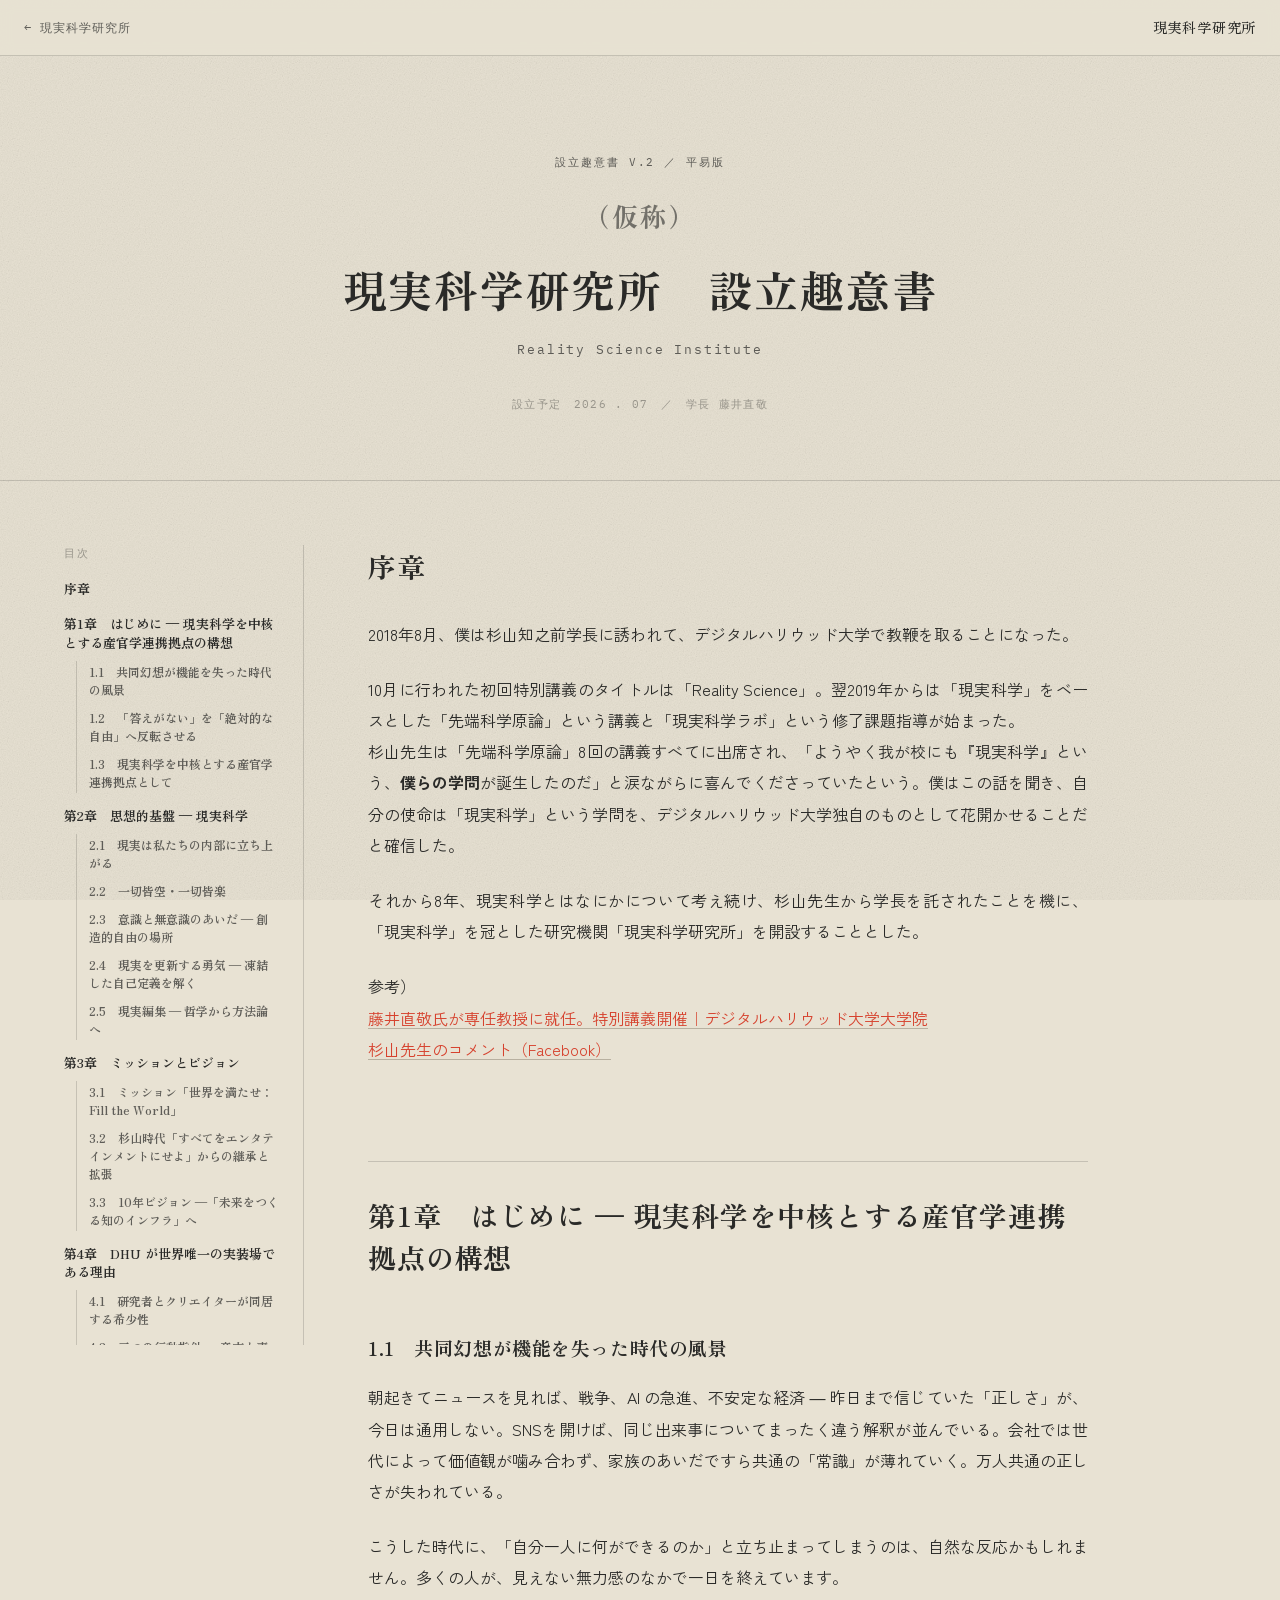
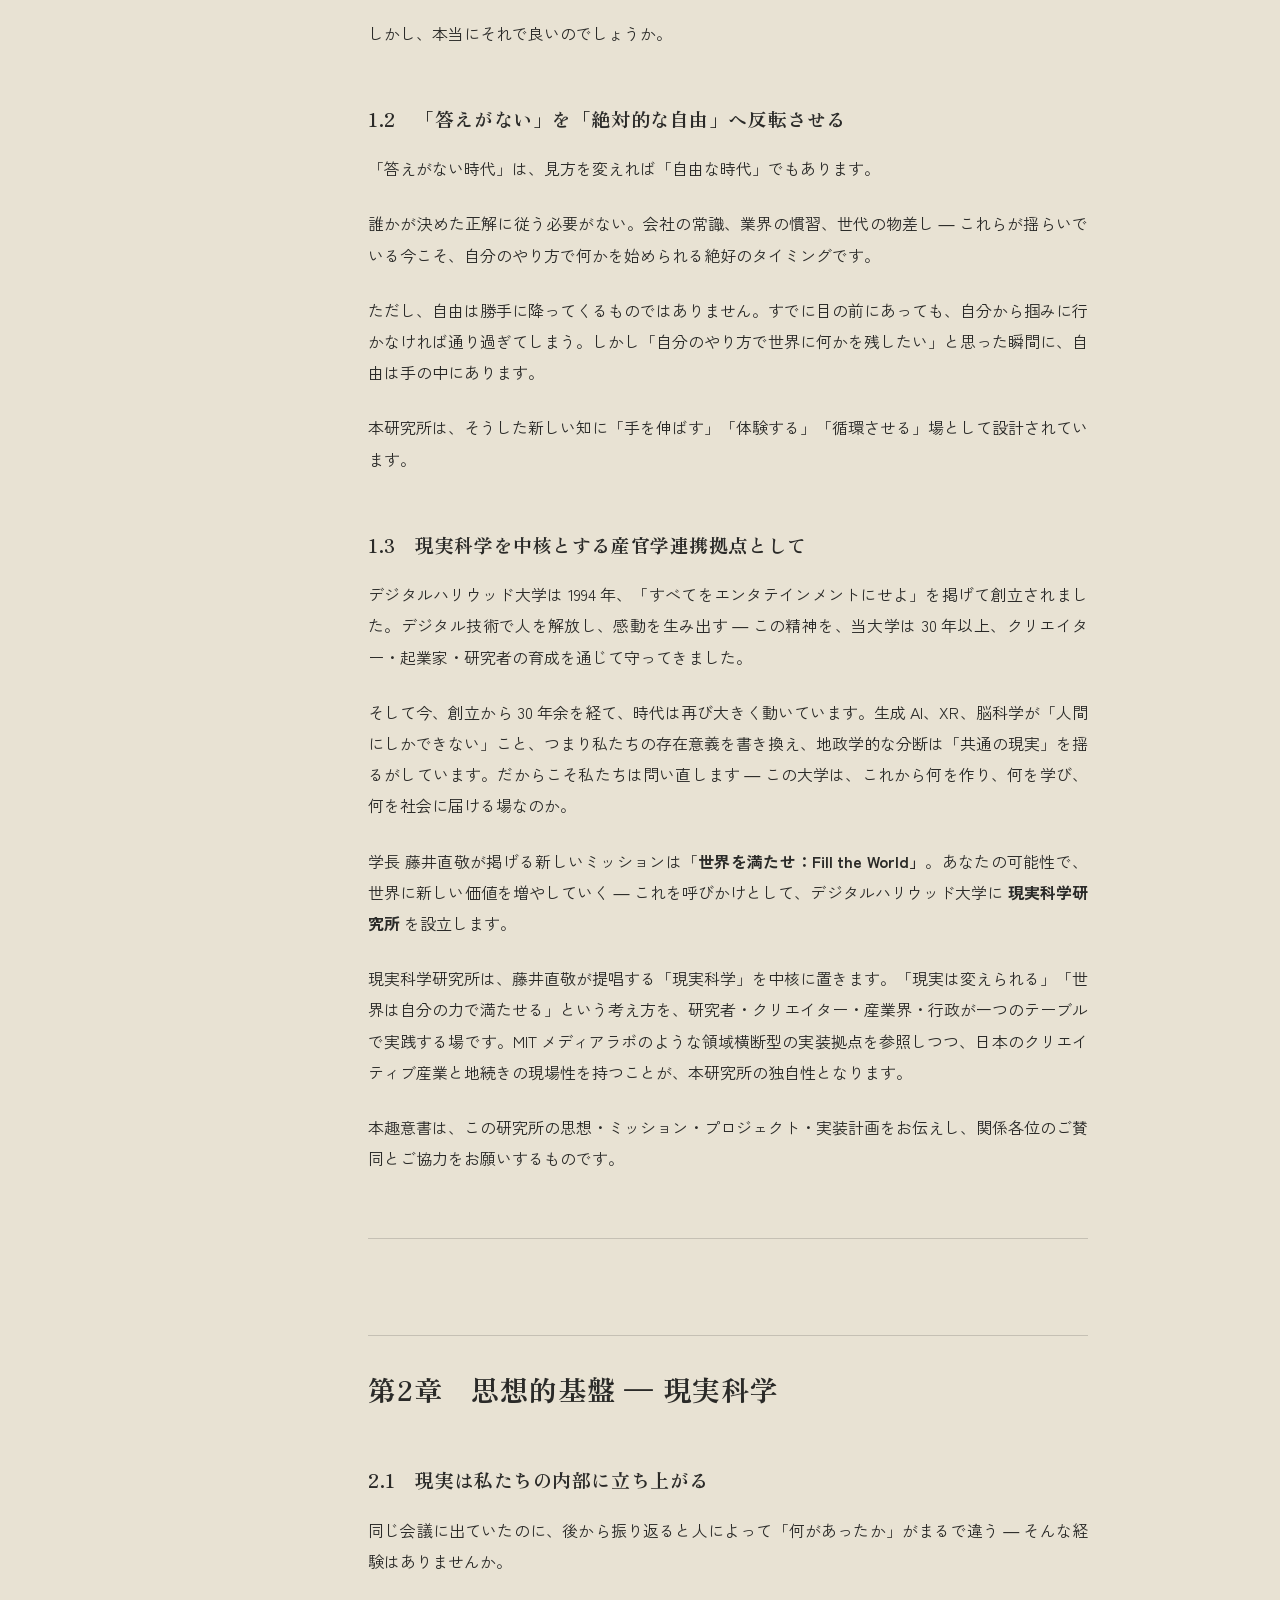
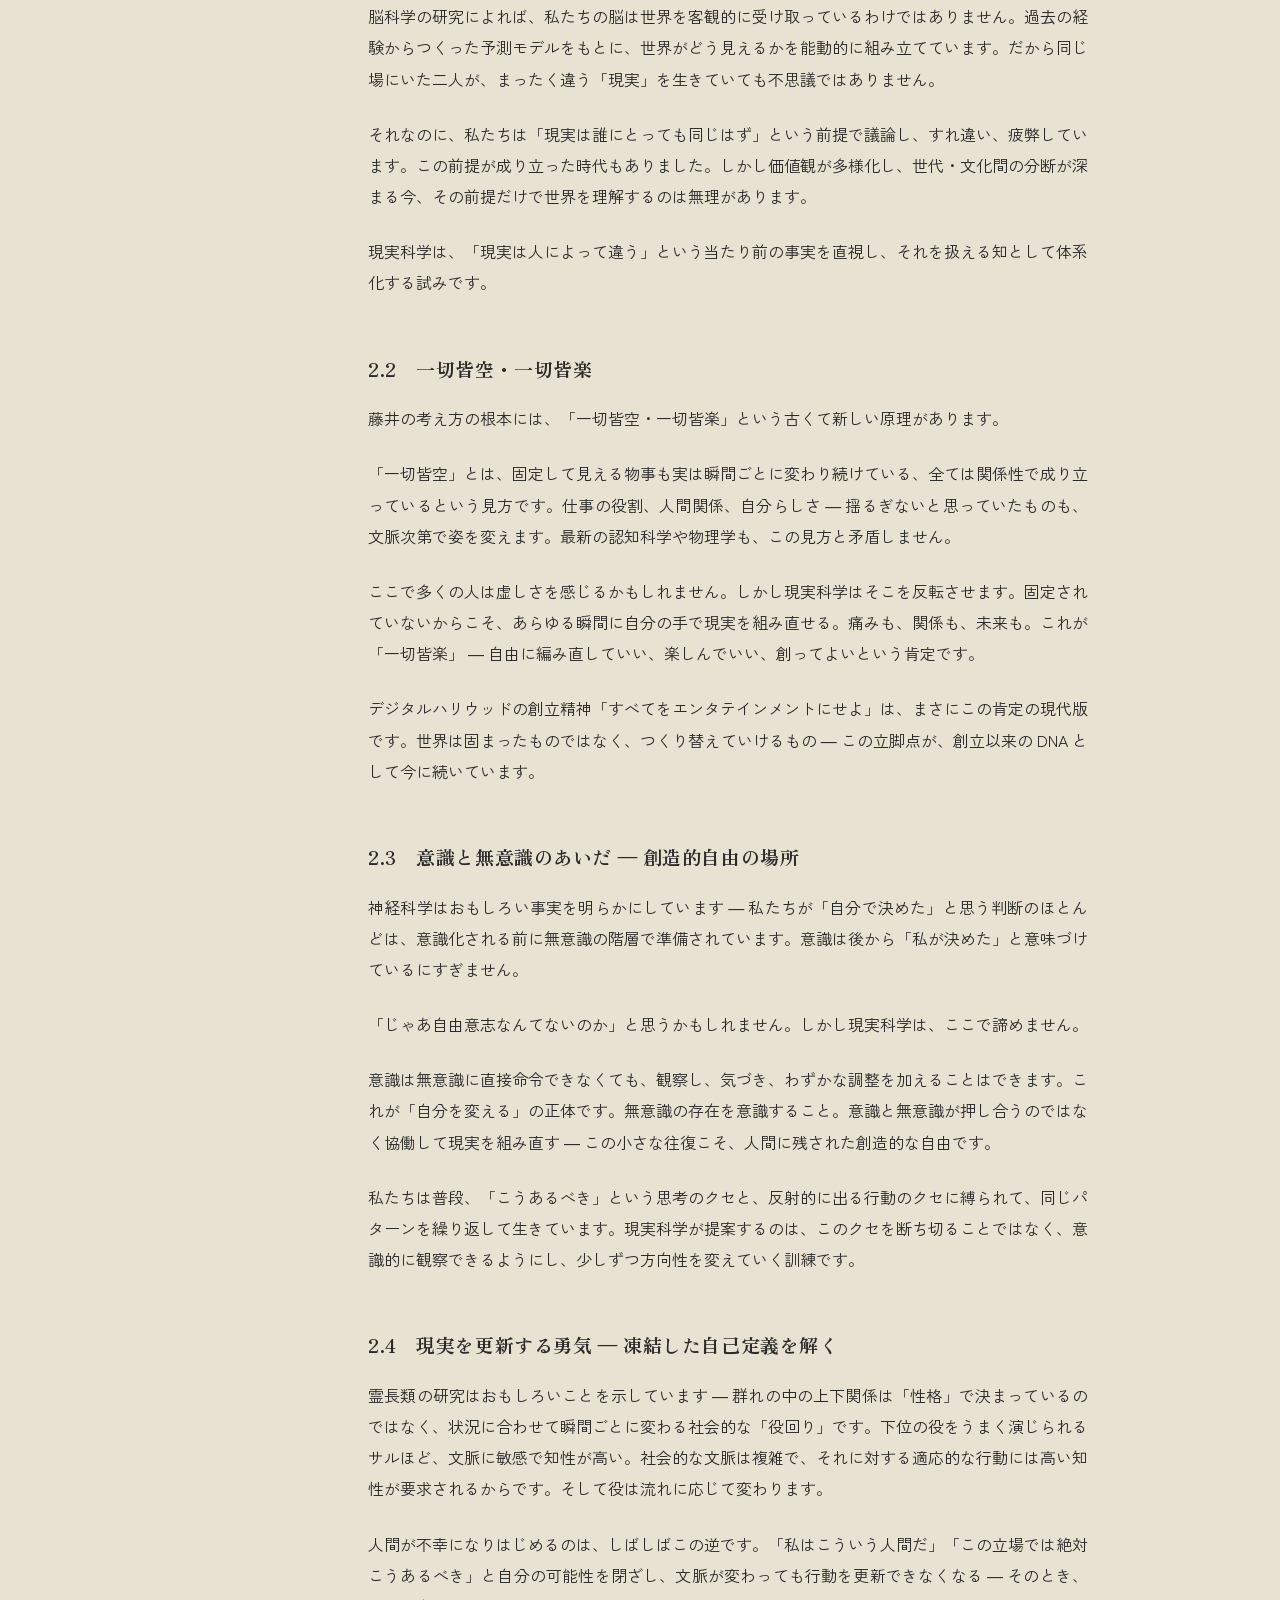
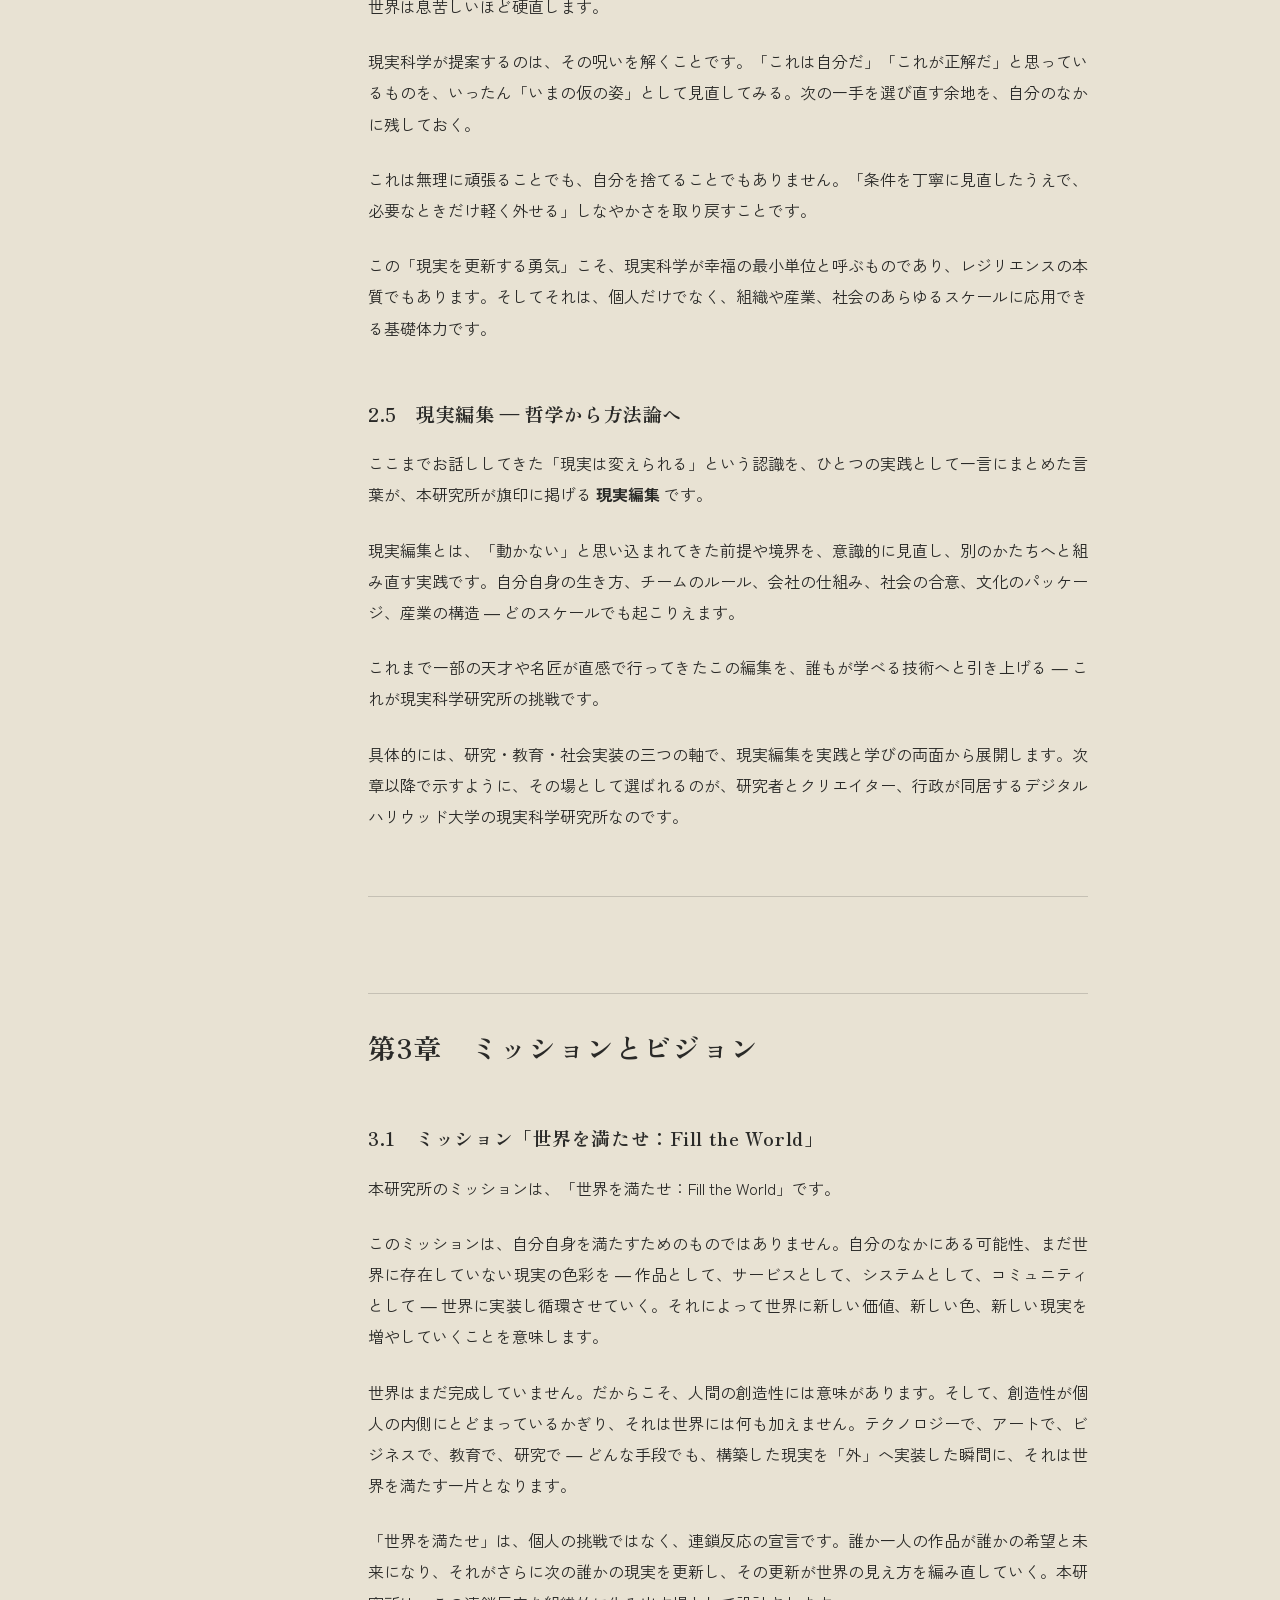
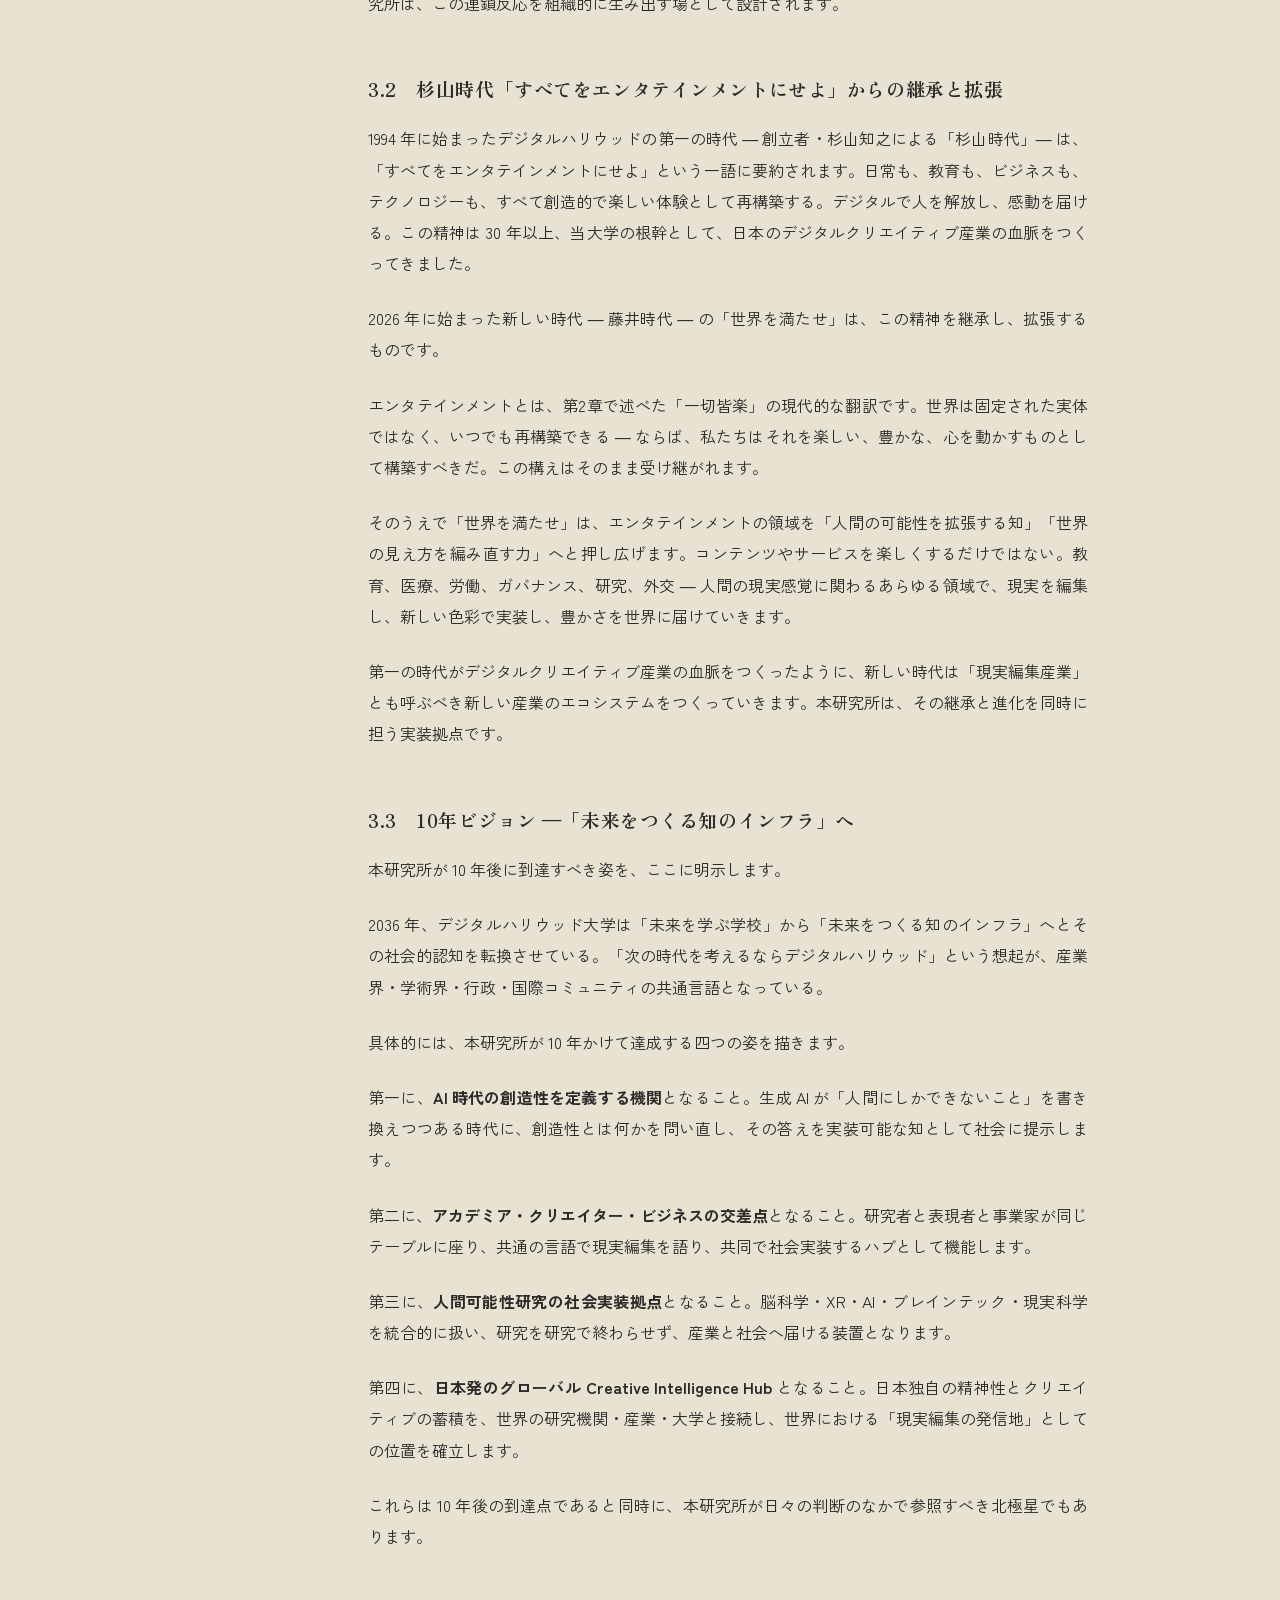
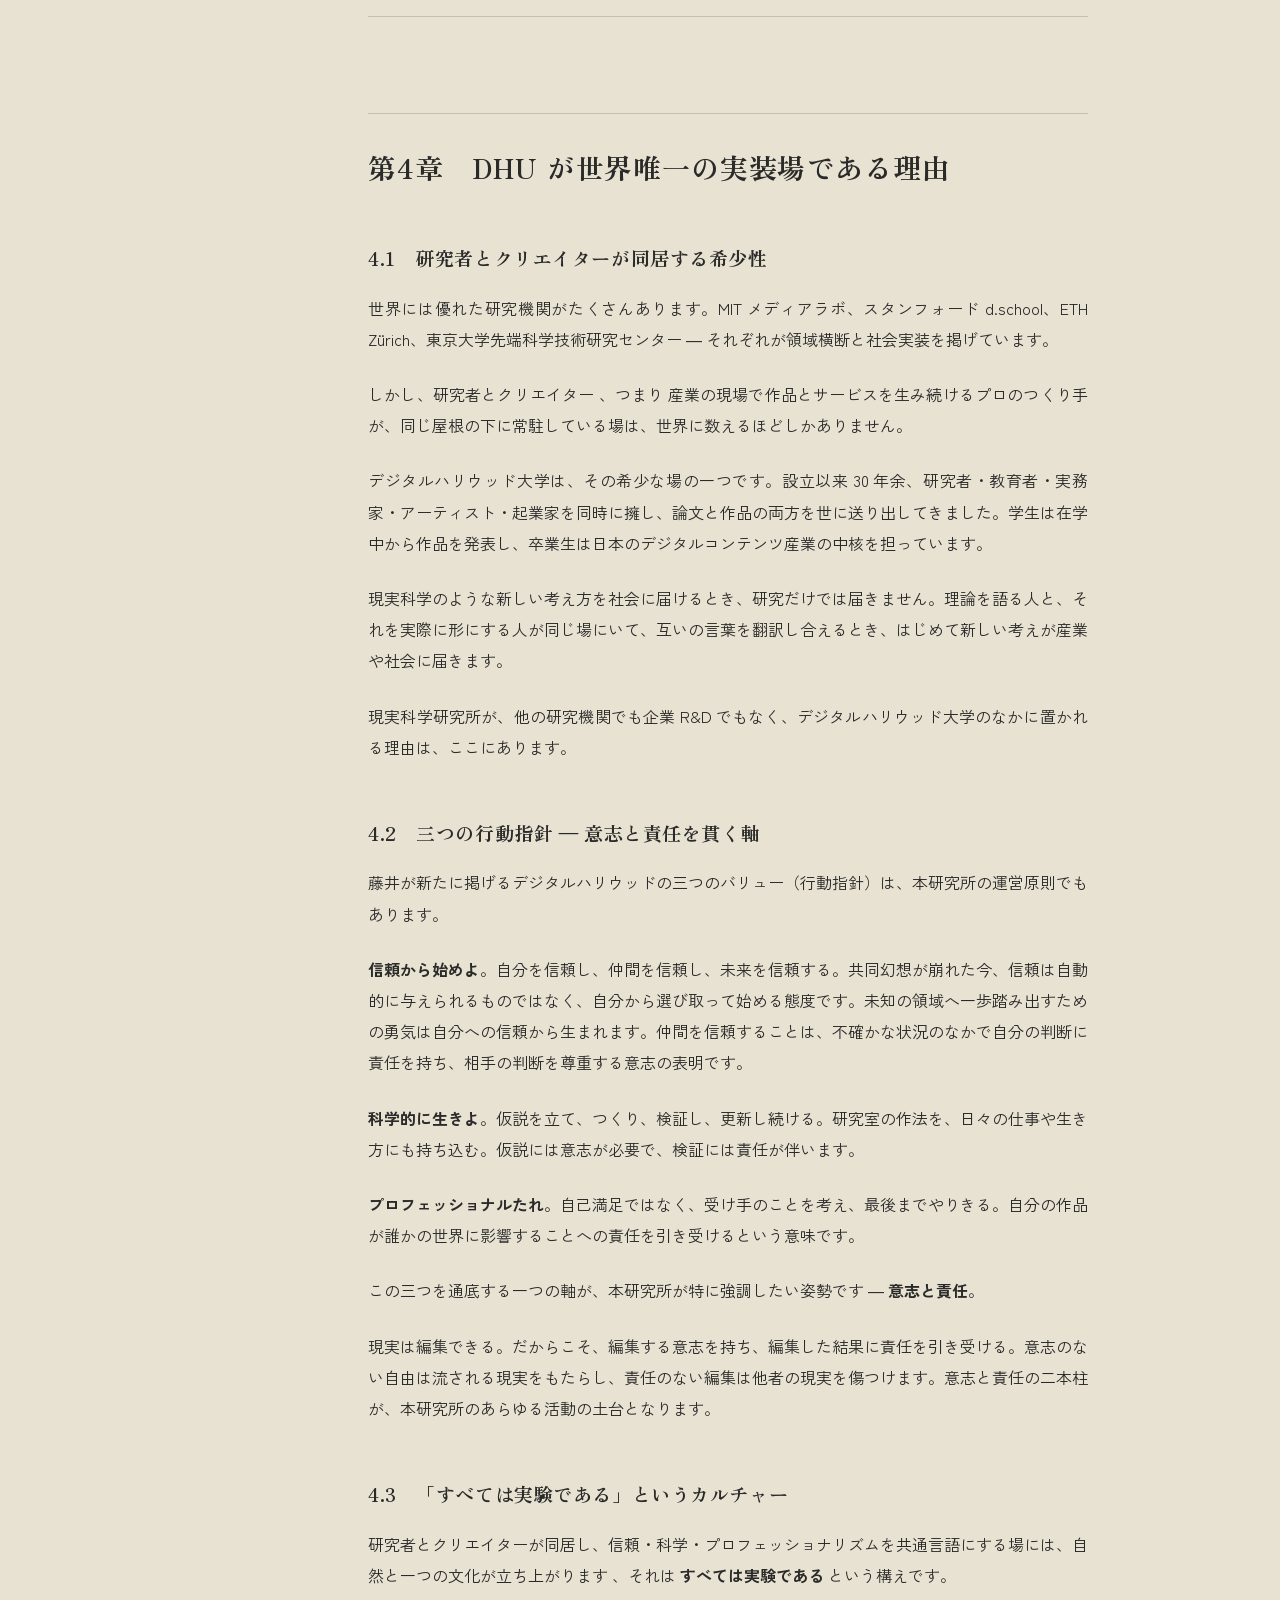
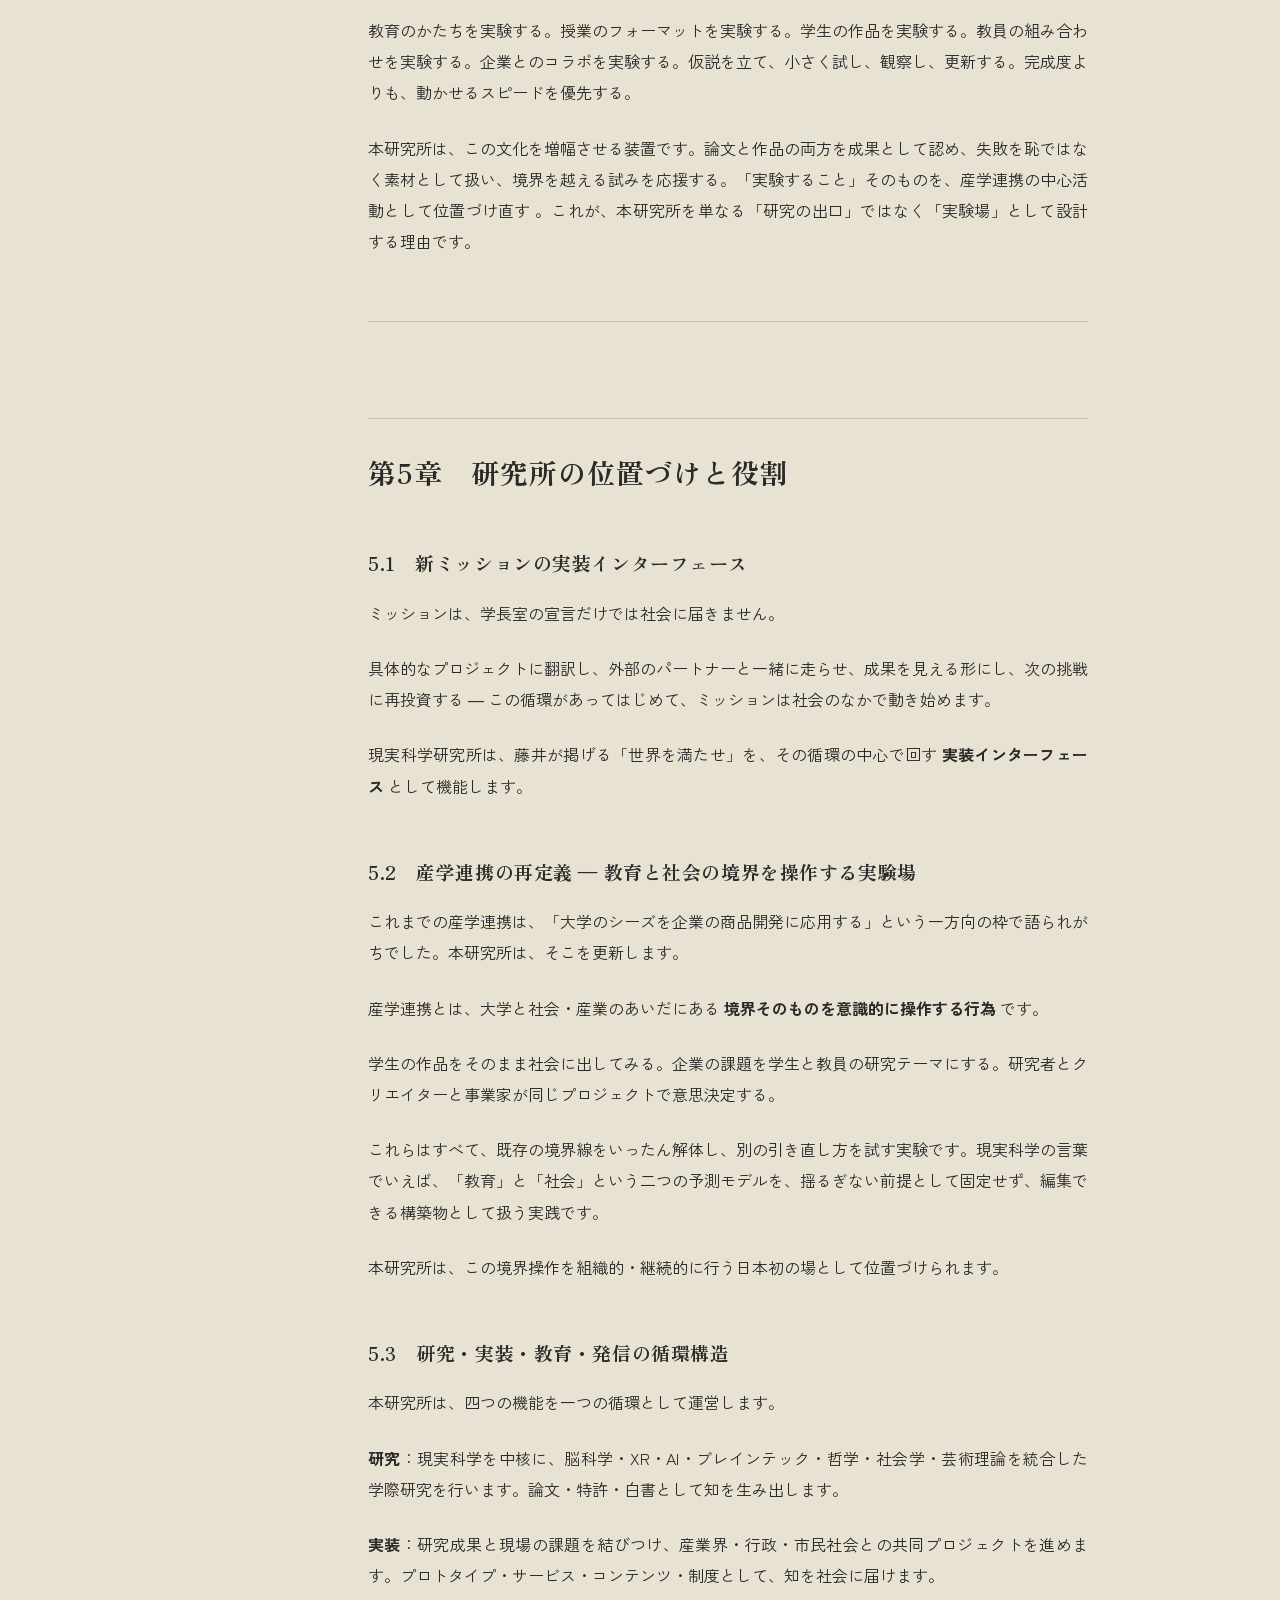
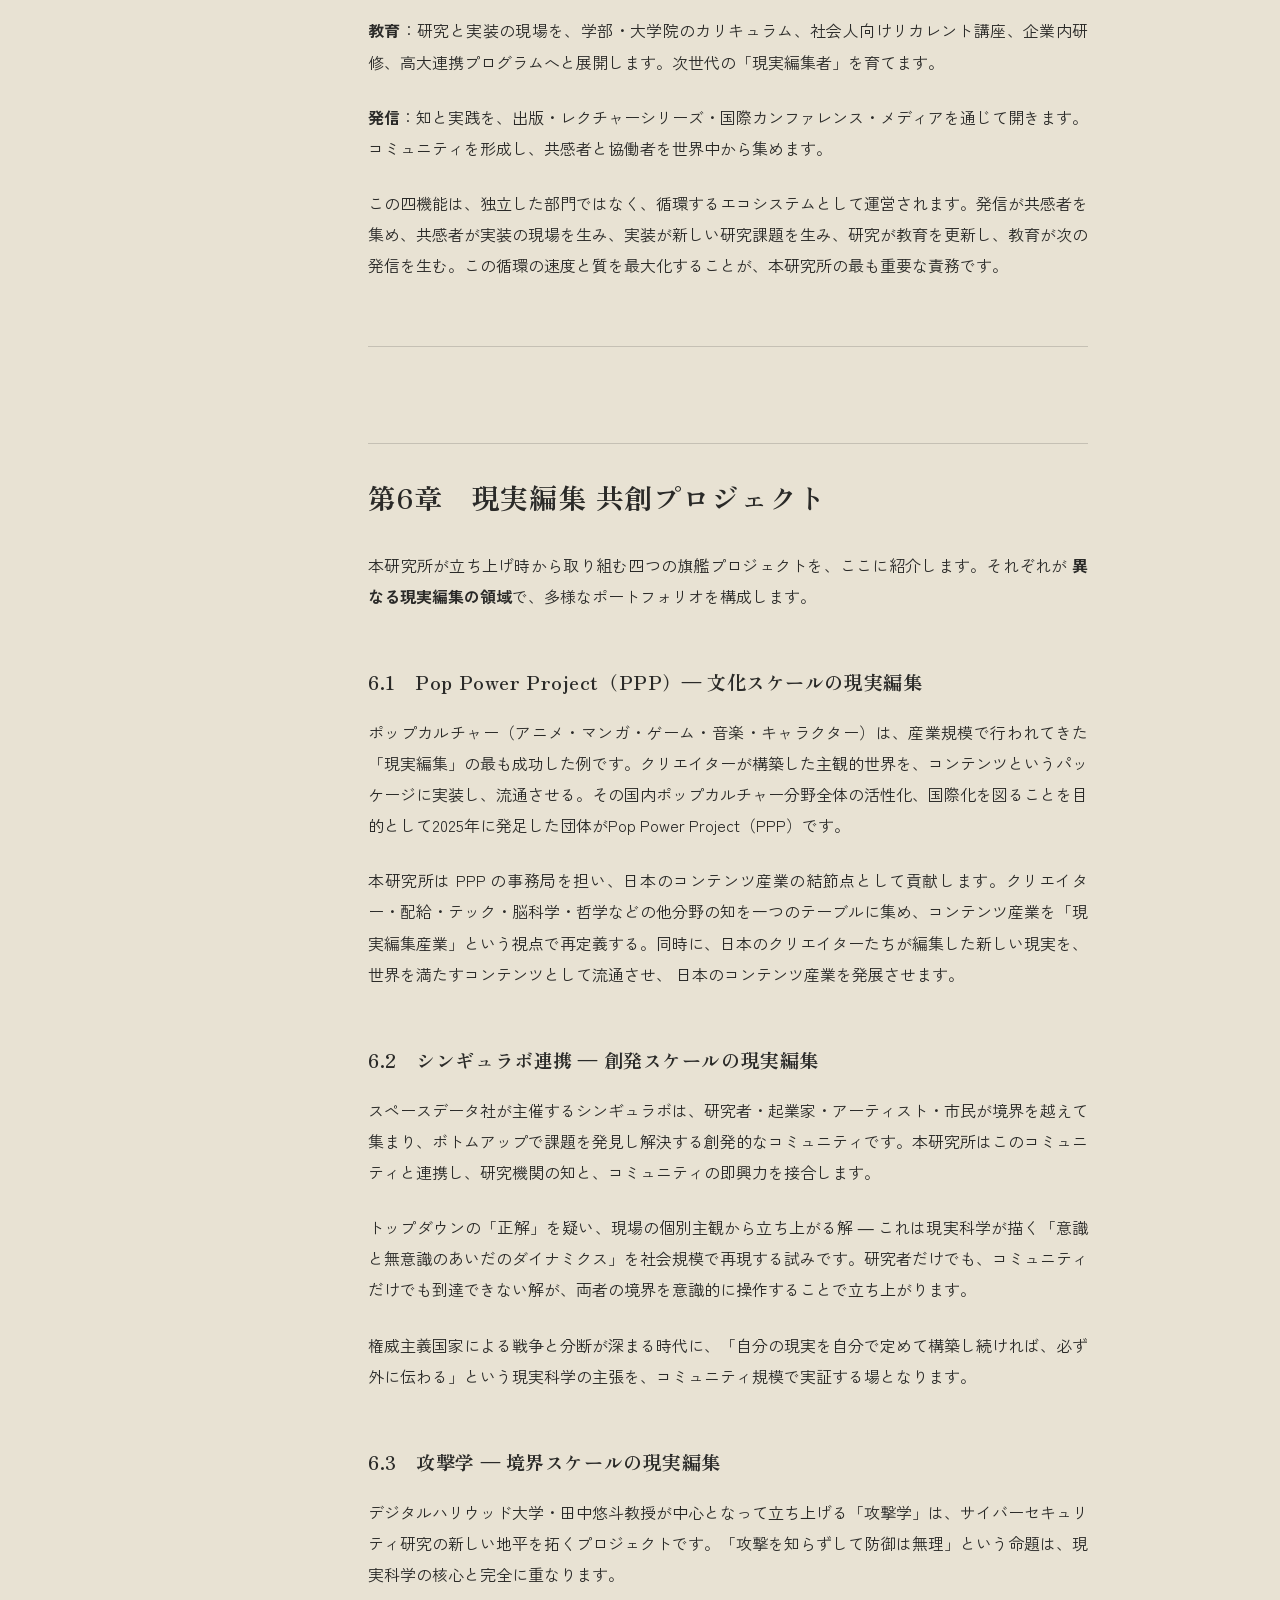
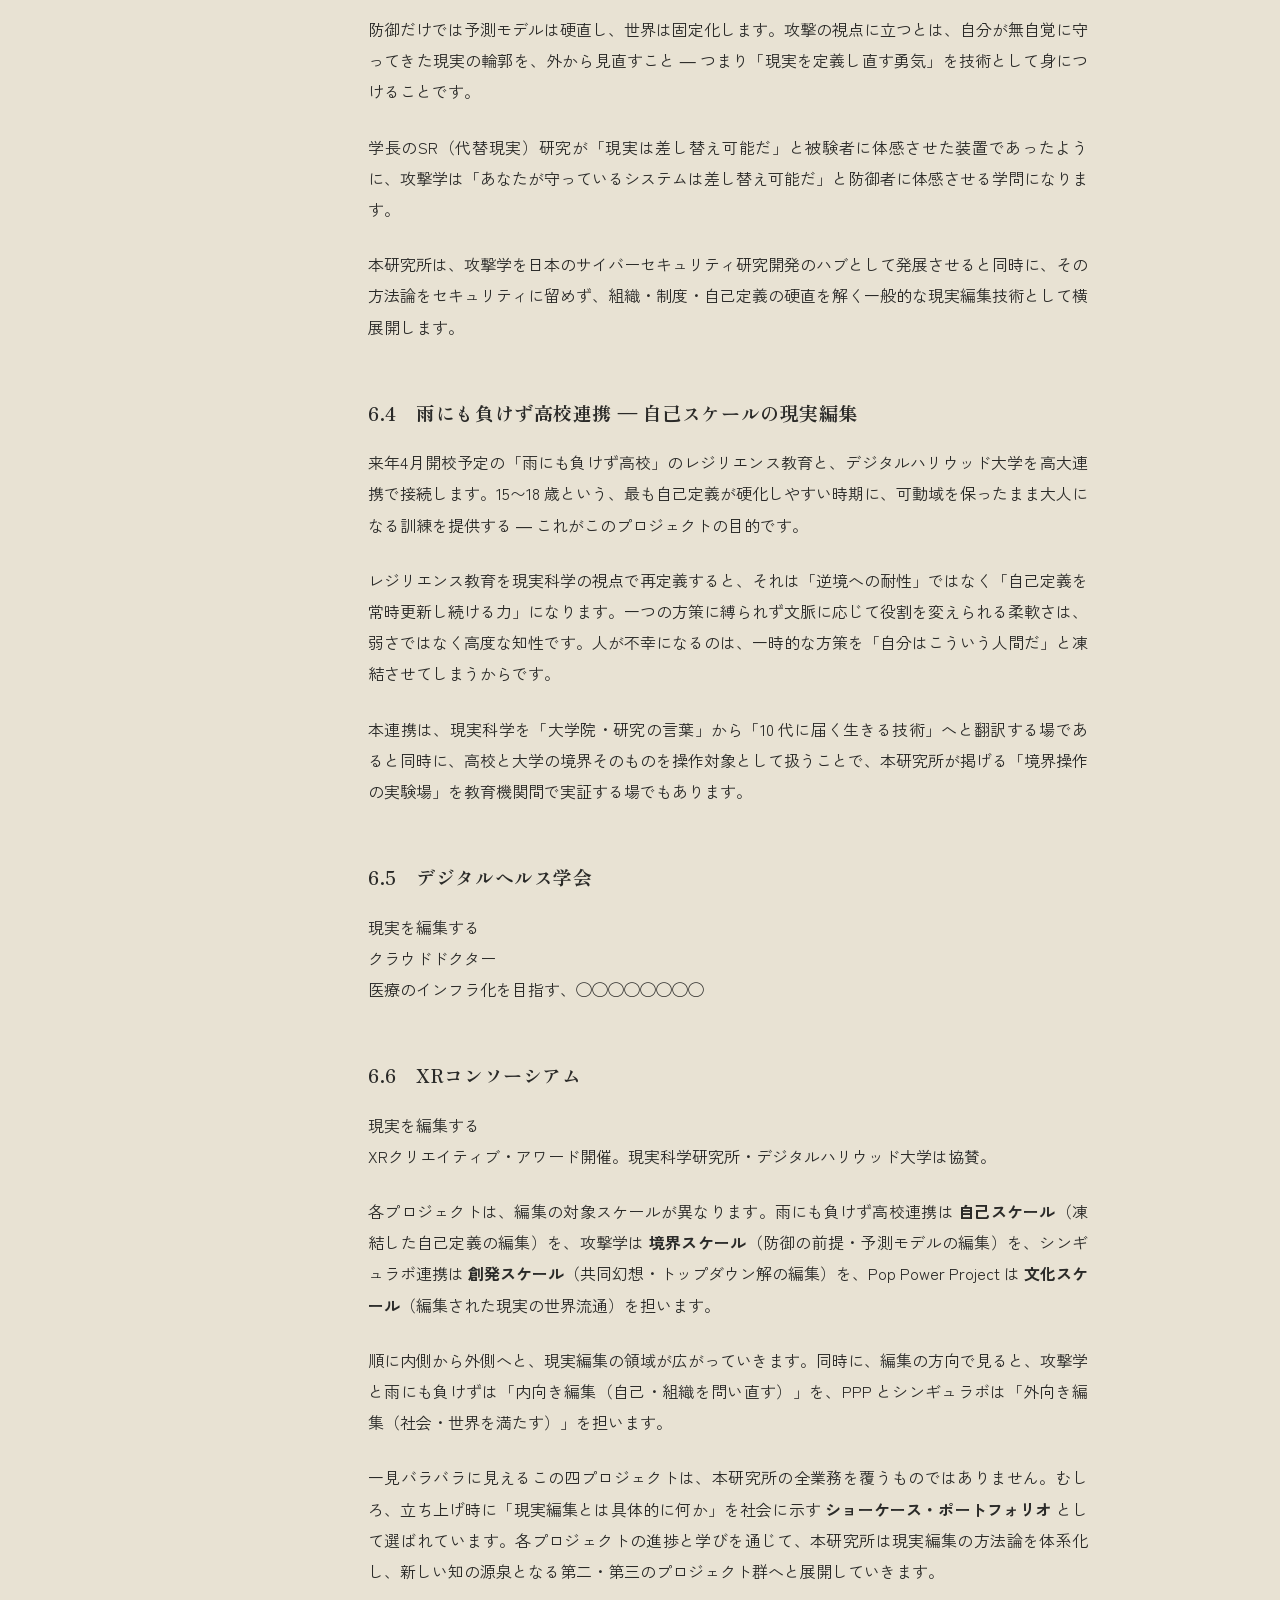
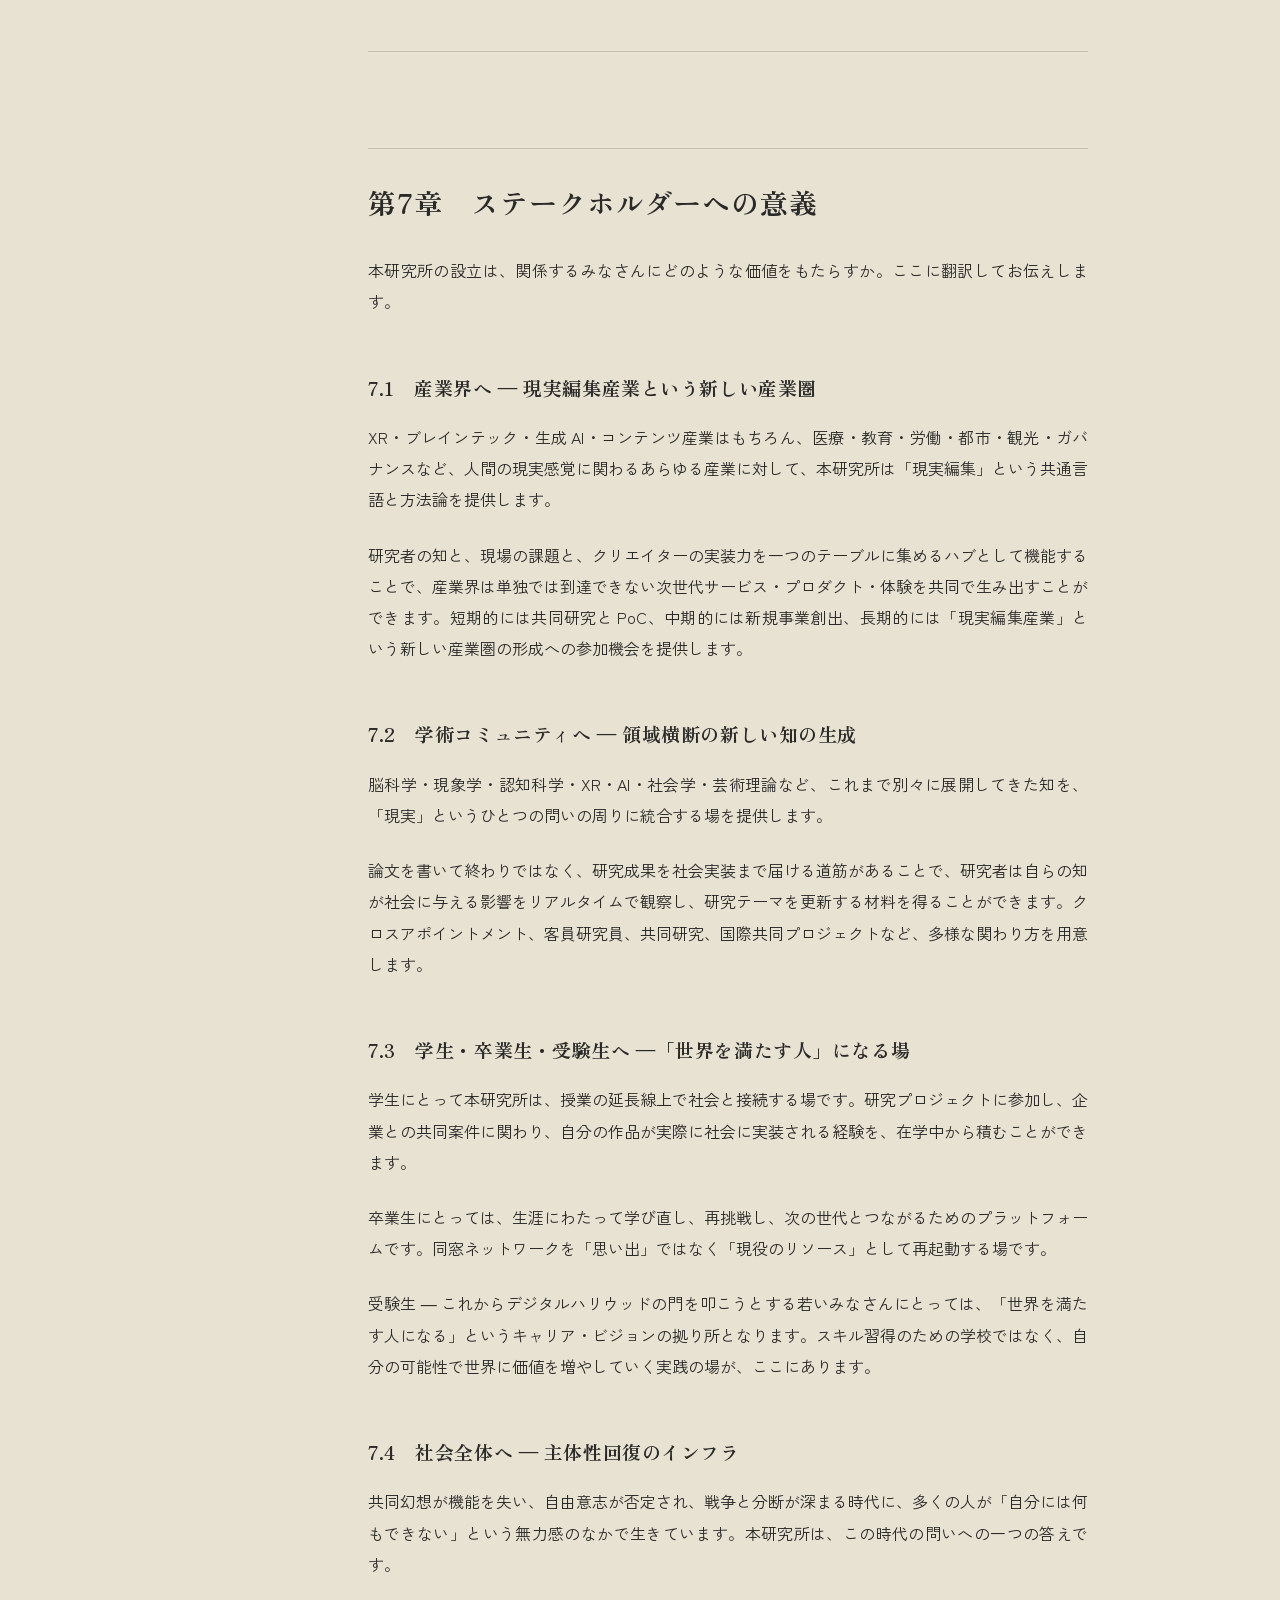
==== commit 7b34bdbf: "manifest: 第8章「体制と運営」削除 ＋ 6.5「ポートフォリオ構造」見出し削除 学長レビュー時の最新方針反映： - 第8章（体制と運営）はラボとして公表段階のものではないため、   趣意書か" ====
--- a/v3/manifest/index.html
+++ b/v3/manifest/index.html
@@ -1,14 +1,14 @@
-<!doctype html>
+<!DOCTYPE html>
+
 <html lang="ja">
 <head>
-<meta charset="utf-8" />
-<meta name="viewport" content="width=device-width, initial-scale=1" />
+<meta charset="utf-8"/>
+<meta content="width=device-width, initial-scale=1" name="viewport"/>
 <title>設立趣意書 v.2 — 現実科学研究所</title>
-<meta name="description" content="現実科学研究所 設立趣意書 v.2（平易版）— 藤井直敬 学長による正本。" />
-<link rel="preconnect" href="https://fonts.googleapis.com" />
-<link rel="preconnect" href="https://fonts.gstatic.com" crossorigin />
-<link href="https://fonts.googleapis.com/css2?family=Shippori+Mincho+B1:wght@500;700;800&family=Zen+Kaku+Gothic+New:wght@400;500;700;900&family=Zen+Old+Mincho:wght@500;700;900&family=IBM+Plex+Mono:wght@400;500;700&display=swap" rel="stylesheet" />
-
+<meta content="現実科学研究所 設立趣意書 v.2（平易版）— 藤井直敬 学長による正本。" name="description"/>
+<link href="https://fonts.googleapis.com" rel="preconnect"/>
+<link crossorigin="" href="https://fonts.gstatic.com" rel="preconnect"/>
+<link href="https://fonts.googleapis.com/css2?family=Shippori+Mincho+B1:wght@500;700;800&amp;family=Zen+Kaku+Gothic+New:wght@400;500;700;900&amp;family=Zen+Old+Mincho:wght@500;700;900&amp;family=IBM+Plex+Mono:wght@400;500;700&amp;display=swap" rel="stylesheet"/>
 <style>
 :root {
   --cream:       #E8E2D3;
@@ -269,24 +269,20 @@
 </style>
 </head>
 <body>
-
 <header class="topbar">
-  <a href="../" class="back">← 現実科学研究所</a>
-  <span class="name">現実科学研究所</span>
+<a class="back" href="../">← 現実科学研究所</a>
+<span class="name">現実科学研究所</span>
 </header>
-
 <section class="header">
-  <div class="meta">設立趣意書 V.2 ／ 平易版</div>
-  <h1><span class="small">（仮称）</span><br/>現実科学研究所　設立趣意書</h1>
-  <div class="english">Reality Science Institute</div>
-  <div class="est">設立予定　2026 . 07　／　学長 藤井直敬</div>
+<div class="meta">設立趣意書 V.2 ／ 平易版</div>
+<h1><span class="small">（仮称）</span><br/>現実科学研究所　設立趣意書</h1>
+<div class="english">Reality Science Institute</div>
+<div class="est">設立予定　2026 . 07　／　学長 藤井直敬</div>
 </section>
-
 <div class="layout">
-  <nav class="toc" aria-label="目次"><div class="toc__label">目次</div><ol class="toc__list">
+<nav aria-label="目次" class="toc"><div class="toc__label">目次</div><ol class="toc__list">
 <li class="toc__h2"><a href="#prelude">序章</a>
-<ol class="toc__sub">
-</ol></li>
+</li>
 <li class="toc__h2"><a href="#ch1">第1章　はじめに ― 現実科学を中核とする産官学連携拠点の構想</a>
 <ol class="toc__sub">
 <li class="toc__h3"><a href="#s1-1">1.1　共同幻想が機能を失った時代の風景</a></li>
@@ -327,7 +323,7 @@
 <li class="toc__h3"><a href="#s6-4">6.4　雨にも負けず高校連携 ― 自己スケールの現実編集</a></li>
 <li class="toc__h3"><a href="#s6-5">6.5　デジタルヘルス学会</a></li>
 <li class="toc__h3"><a href="#s6-6">6.6　XRコンソーシアム</a></li>
-<li class="toc__h3"><a href="#s6-7">6.5　ポートフォリオ構造</a></li>
+
 </ol></li>
 <li class="toc__h2"><a href="#ch7">第7章　ステークホルダーへの意義</a>
 <ol class="toc__sub">
@@ -337,14 +333,8 @@
 <li class="toc__h3"><a href="#s7-4">7.4　社会全体へ ― 主体性回復のインフラ</a></li>
 </ol></li>
 <li class="toc__h2"><a href="#h2-8"></a>
-<ol class="toc__sub">
-</ol></li>
-<li class="toc__h2"><a href="#ch8">第8章　体制と運営</a>
-<ol class="toc__sub">
-<li class="toc__h3"><a href="#s8-1">8.1　ガバナンス</a></li>
-<li class="toc__h3"><a href="#s8-2">8.2　主要メンバーと役割</a></li>
-<li class="toc__h3"><a href="#s8-3">8.3　外部パートナー・有識者ネットワーク</a></li>
-</ol></li>
+</li>
+
 <li class="toc__h2"><a href="#ch9">第9章　ロードマップ</a>
 <ol class="toc__sub">
 <li class="toc__h3"><a href="#s9-1">9.1　立ち上げ期 ― 最初の3か月</a></li>
@@ -353,12 +343,10 @@
 <li class="toc__h3"><a href="#s9-4">9.4　10年ビジョン（2036）への接続</a></li>
 </ol></li>
 <li class="toc__h2"><a href="#ch10">第10章　結び ― 一緒に世界をつくろう</a>
-<ol class="toc__sub">
-</ol></li>
+</li>
 </ol></nav>
-
-  <main>
-    <h2 id="prelude"><strong>序章</strong></h2>
+<main>
+<h2 id="prelude"><strong>序章</strong></h2>
 <p>2018年8月、僕は杉山知之前学長に誘われて、デジタルハリウッド大学で教鞭を取ることになった。</p>
 <p>10月に行われた初回特別講義のタイトルは「Reality Science」。翌2019年からは「現実科学」をベースとした「先端科学原論」という講義と「現実科学ラボ」という修了課題指導が始まった。<br/>
 杉山先生は「先端科学原論」8回の講義すべてに出席され、「ようやく我が校にも『現実科学』という、<strong>僕らの学問</strong>が誕生したのだ」と涙ながらに喜んでくださっていたという。僕はこの話を聞き、自分の使命は「現実科学」という学問を、デジタルハリウッド大学独自のものとして花開かせることだと確信した。</p>
@@ -496,7 +484,7 @@
 <h3 id="s6-6">6.6　XRコンソーシアム</h3>
 <p>現実を編集する<br/>
 XRクリエイティブ・アワード開催。現実科学研究所・デジタルハリウッド大学は協賛。</p>
-<h3 id="s6-7">6.5　ポートフォリオ構造</h3>
+
 <p>各プロジェクトは、編集の対象スケールが異なります。雨にも負けず高校連携は <strong>自己スケール</strong>（凍結した自己定義の編集）を、攻撃学は <strong>境界スケール</strong>（防御の前提・予測モデルの編集）を、シンギュラボ連携は <strong>創発スケール</strong>（共同幻想・トップダウン解の編集）を、Pop Power Project は <strong>文化スケール</strong>（編集された現実の世界流通）を担います。</p>
 <p>順に内側から外側へと、現実編集の領域が広がっていきます。同時に、編集の方向で見ると、攻撃学と雨にも負けずは「内向き編集（自己・組織を問い直す）」を、PPP とシンギュラボは「外向き編集（社会・世界を満たす）」を担います。</p>
 <p>一見バラバラに見えるこの四プロジェクトは、本研究所の全業務を覆うものではありません。むしろ、立ち上げ時に「現実編集とは具体的に何か」を社会に示す <strong>ショーケース・ポートフォリオ</strong> として選ばれています。各プロジェクトの進捗と学びを通じて、本研究所は現実編集の方法論を体系化し、新しい知の源泉となる第二・第三のプロジェクト群へと展開していきます。</p>
@@ -517,27 +505,27 @@
 <p>共同幻想が機能を失い、自由意志が否定され、戦争と分断が深まる時代に、多くの人が「自分には何もできない」という無力感のなかで生きています。本研究所は、この時代の問いへの一つの答えです。</p>
 <p>自分の現実を自分で定義し直し続ける ― この最小単位の自由を取り戻した人たちが、意志と責任をもって自分の作品・サービス・実践を世界に実装していく。その集積が、世界の見え方を編み直していく。本研究所は、その連鎖反応を組織的に生み出す <strong>主体性回復のインフラ</strong> として、社会全体に開かれています。</p>
 <hr/>
-<h2 id="h2-8"></h2>
-<h2 id="ch8"><strong>第8章　体制と運営</strong></h2>
-<h3 id="s8-1">8.1　ガバナンス</h3>
-<p>本研究所は、デジタルハリウッド大学 学長 藤井直敬の直轄として設置されます。学長が所長を兼務し、教学ビジョンと運営方針を一貫させます。日常的な運営は、副所長と専任の事務局が担います。重要な方針決定は、運営委員会（学長・副所長・主要プロジェクトリーダー・外部有識者）で合議制により行います。</p>
-<p>本研究所は、デジタルハリウッド大学の教学機能の一部として設置され、学長の教学裁量の範囲で運営されます。経営面については、大学運営本部・理事会と適切に調整しながら、教学と経営の境界を尊重した形で進めます。</p>
-<h3 id="s8-2">8.2　主要メンバーと役割</h3>
-<p>立ち上げ期の主要メンバーは、次の役割を担います。</p>
-<p><strong>所長</strong>：藤井直敬（学長兼任）。思想体系・ミッション・全体戦略を統括します。</p>
-<p><strong>副所長</strong>（仮）：日常運営、ステークホルダー調整、プロジェクトポートフォリオ管理を担います。</p>
-<p><strong>プロジェクトリーダー</strong>：各旗艦プロジェクト（PPP、シンギュラボ連携、攻撃学、雨にも負けず高校連携）に専任または兼任のリーダーを置きます。</p>
-<p><strong>事務局</strong>：プロジェクト進行管理、対外調整、財務・契約、広報・発信を担います。</p>
-<p><strong>特任研究員・客員研究員・特任クリエイター</strong>：プロジェクト単位で外部から招聘します。</p>
-<p><strong>学生研究員・学生プロジェクトメンバー</strong>：学部・大学院の学生をプロジェクトに正式メンバーとして組み込みます。</p>
-<h3 id="s8-3">8.3　外部パートナー・有識者ネットワーク</h3>
-<p>本研究所は、立ち上げ時から強固な外部ネットワークを構築します。</p>
-<p><strong>産業界パートナー</strong>として、XR・ブレインテック・コンテンツ・AI 領域の主要企業との共同研究契約を結びます。</p>
-<p><strong>学術パートナー</strong>として、国内外の大学・研究機関と連携協定を結び、共同プロジェクト・人材交流を行います。</p>
-<p><strong>行政・公的機関</strong>との連携として、文部科学省・経済産業省・自治体との対話を継続し、政策提言と社会実装の接点を持ちます。</p>
-<p><strong>国際パートナー</strong>として、MIT メディアラボをはじめ、世界の先端的研究実装拠点との交流を計画的に進めます。</p>
-<p><strong>有識者ネットワーク</strong>として、現実科学ラボ・レクチャーシリーズで構築してきた各界の有識者ネットワークを継承・発展させます。</p>
-<hr/>
+
+
+
+
+
+
+
+
+
+
+
+
+
+
+
+
+
+
+
+
+
 <h2 id="ch9"><strong>第9章　ロードマップ</strong></h2>
 <h3 id="s9-1">9.1　立ち上げ期 ― 最初の3か月</h3>
 <p>立ち上げ期の 3 か月で、本研究所は次の三つを完了させます。</p>
@@ -567,17 +555,14 @@
 <p>その連鎖反応こそ、私たちが信じる希望です。</p>
 <p>一緒に、世界をつくりましょう。</p>
 <p>2026年◯月 デジタルハリウッド大学　学長 藤井　直敬</p>
-
-  </main>
+</main>
 </div>
-
 <footer class="foot">
-  <p>UTUTU ／ うつつ ＝ 現実</p>
-  <p>EST. 2026.07 · 趣意書 V.2</p>
-  <p>© 2026 Reality Science Institute</p>
-  <p style="margin-top:24px;"><a href="../">← LP へ戻る</a></p>
+<p>UTUTU ／ うつつ ＝ 現実</p>
+<p>EST. 2026.07 · 趣意書 V.2</p>
+<p>© 2026 Reality Science Institute</p>
+<p style="margin-top:24px;"><a href="../">← LP へ戻る</a></p>
 </footer>
-
 <script>
 // Scrollspy: highlight active TOC item
 (function(){
@@ -611,6 +596,5 @@
   map.forEach((link, target) => obs.observe(target));
 })();
 </script>
-
 </body>
 </html>
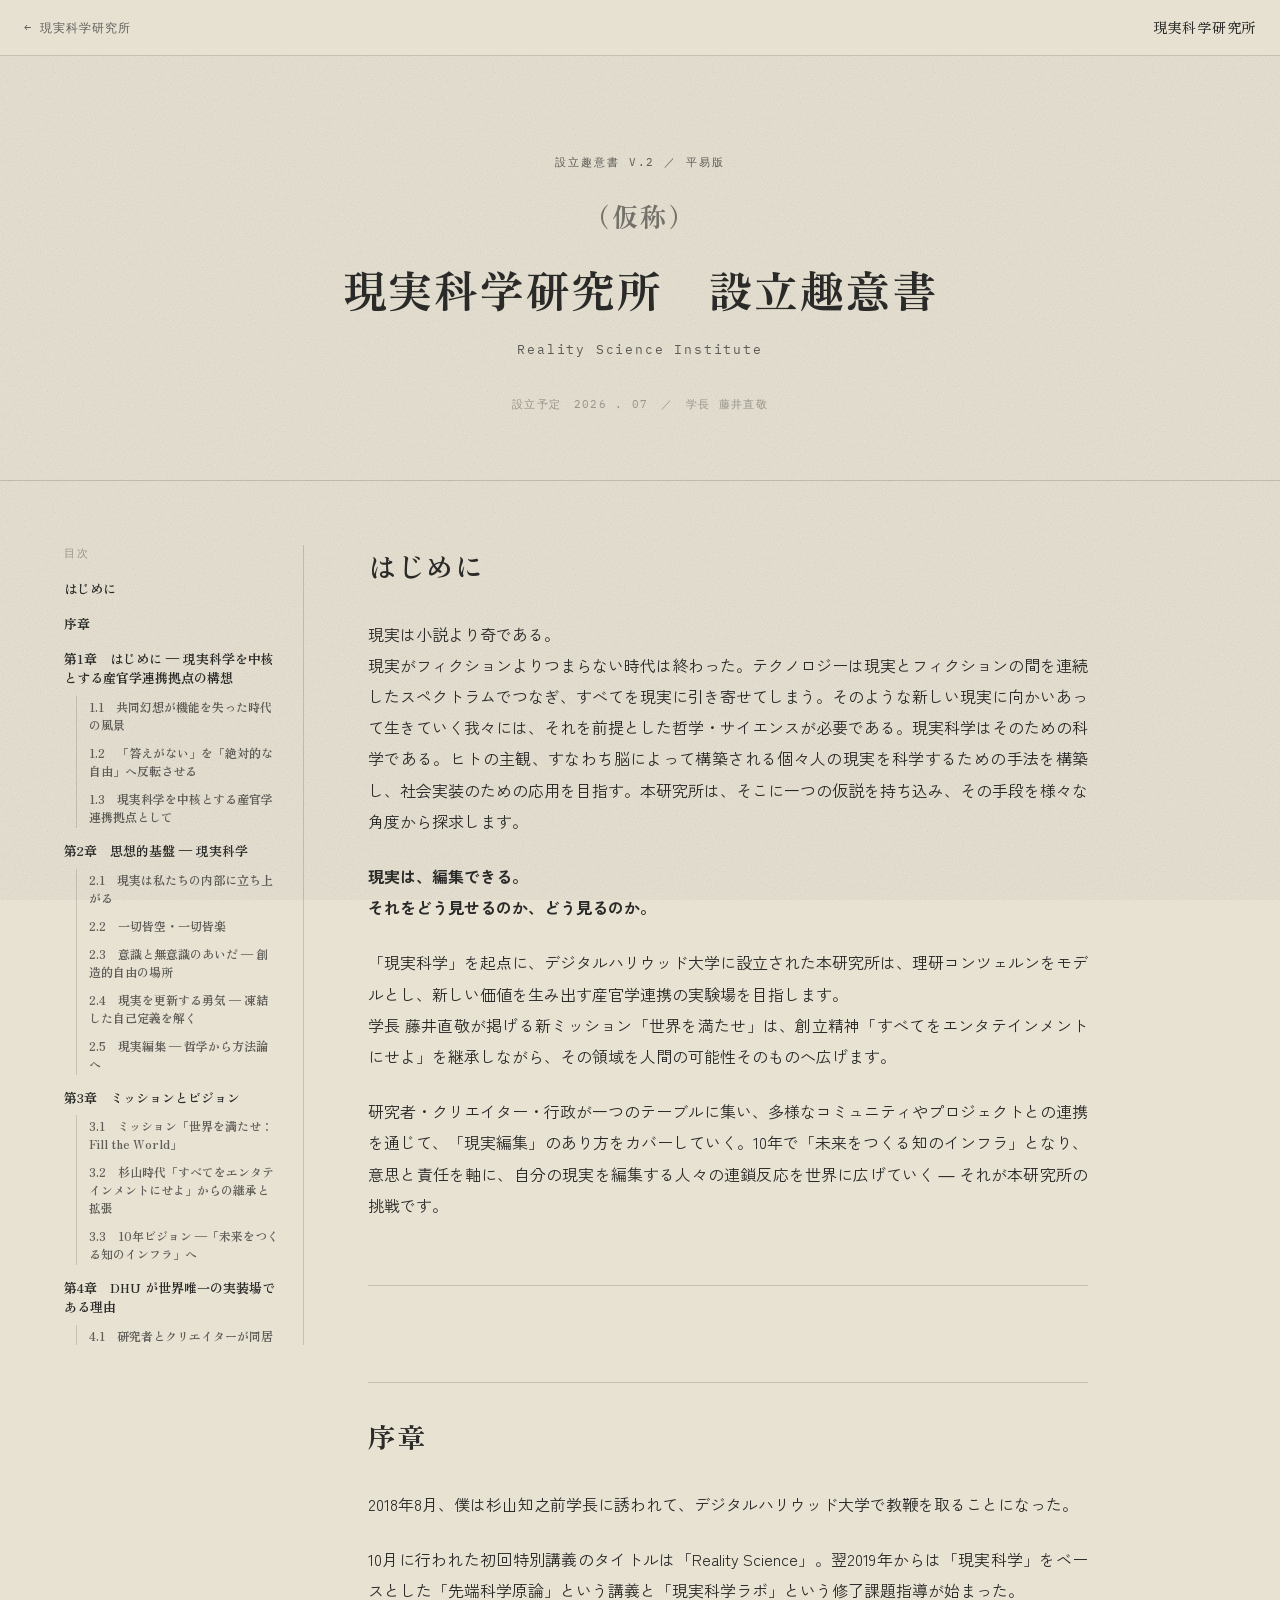
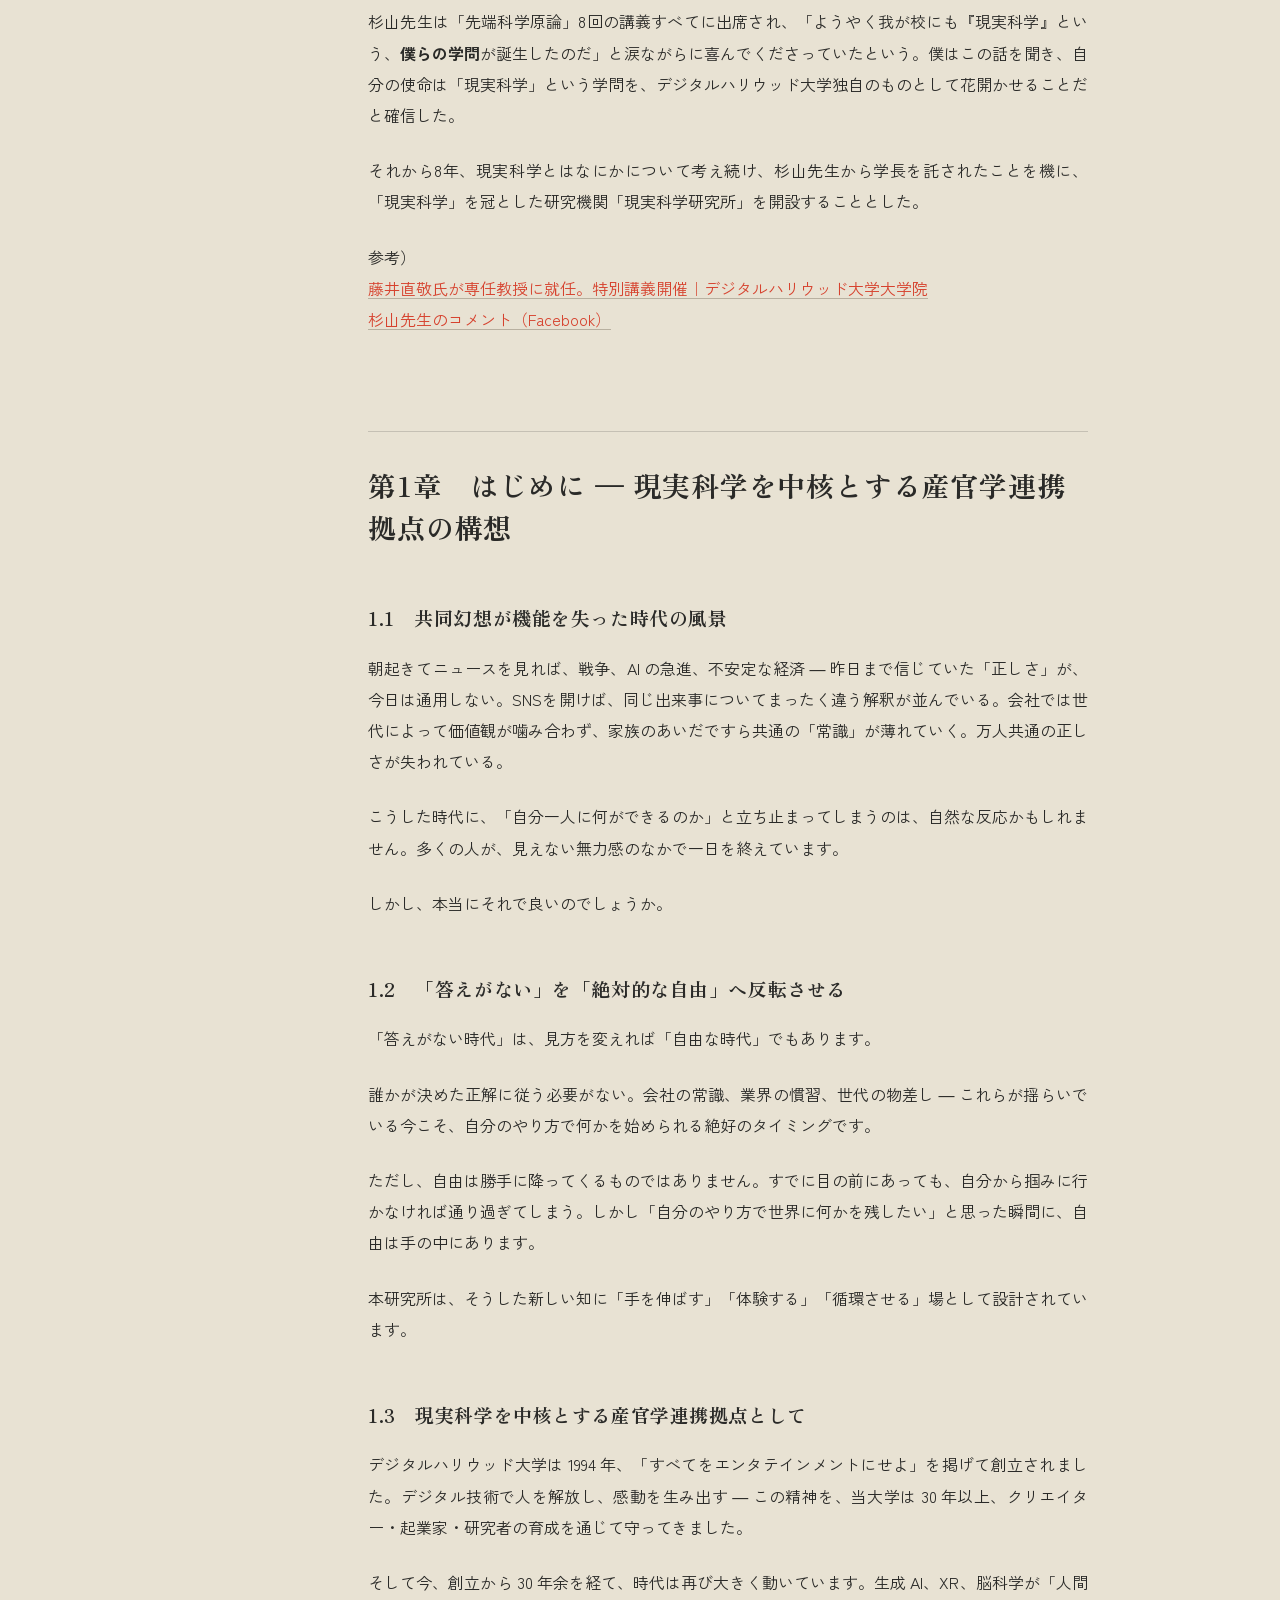
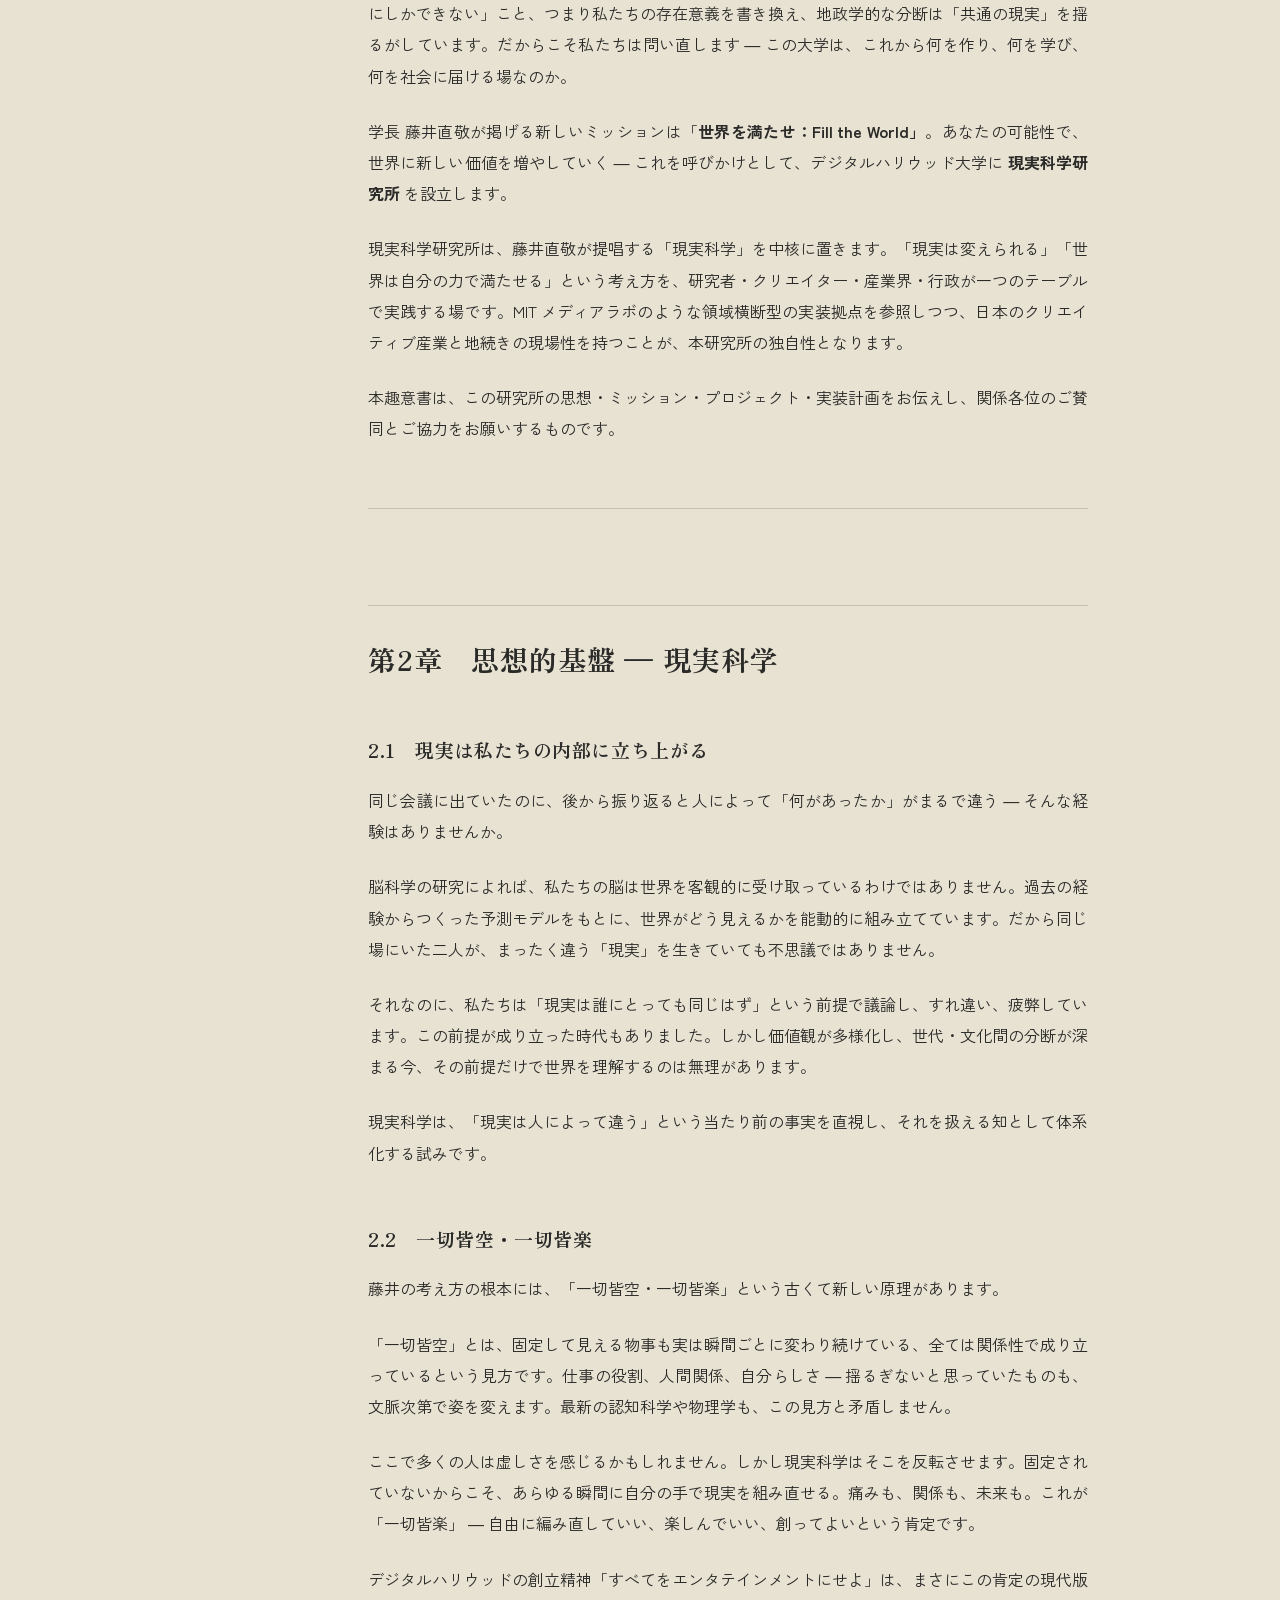
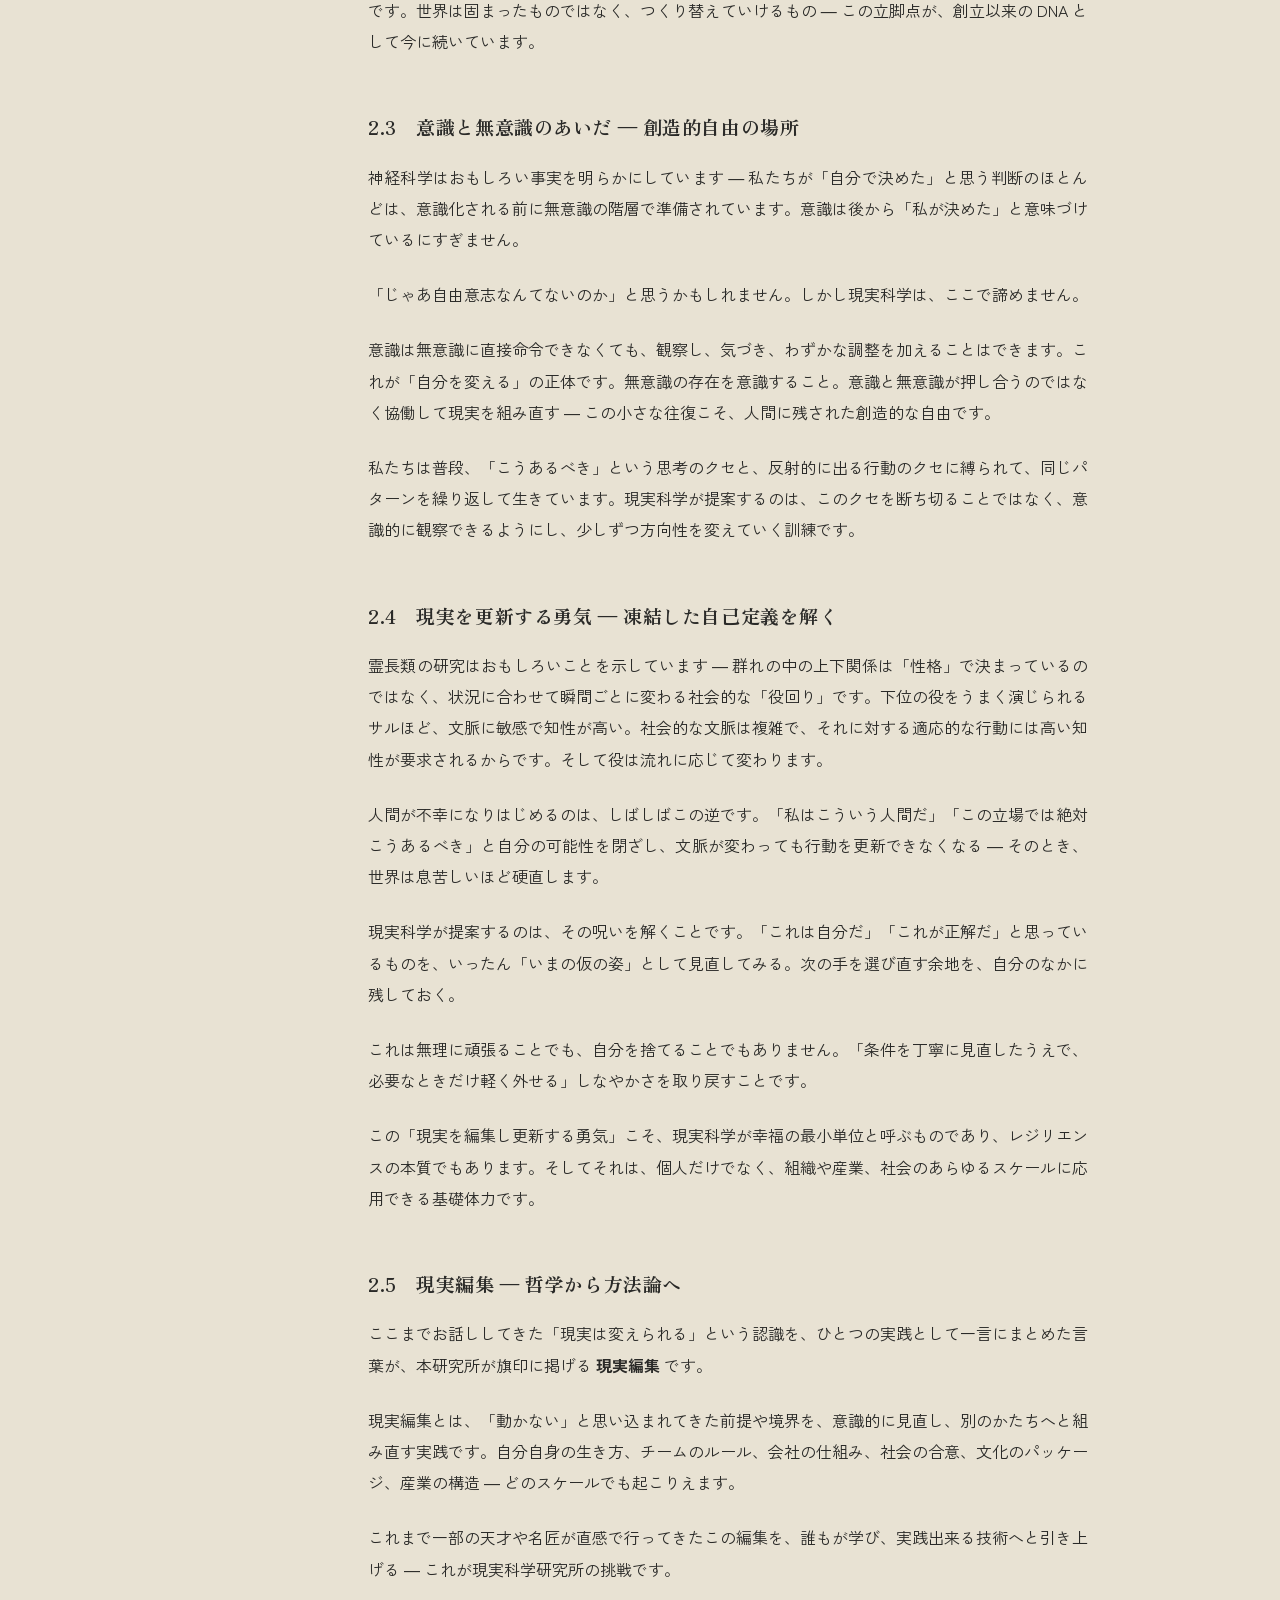
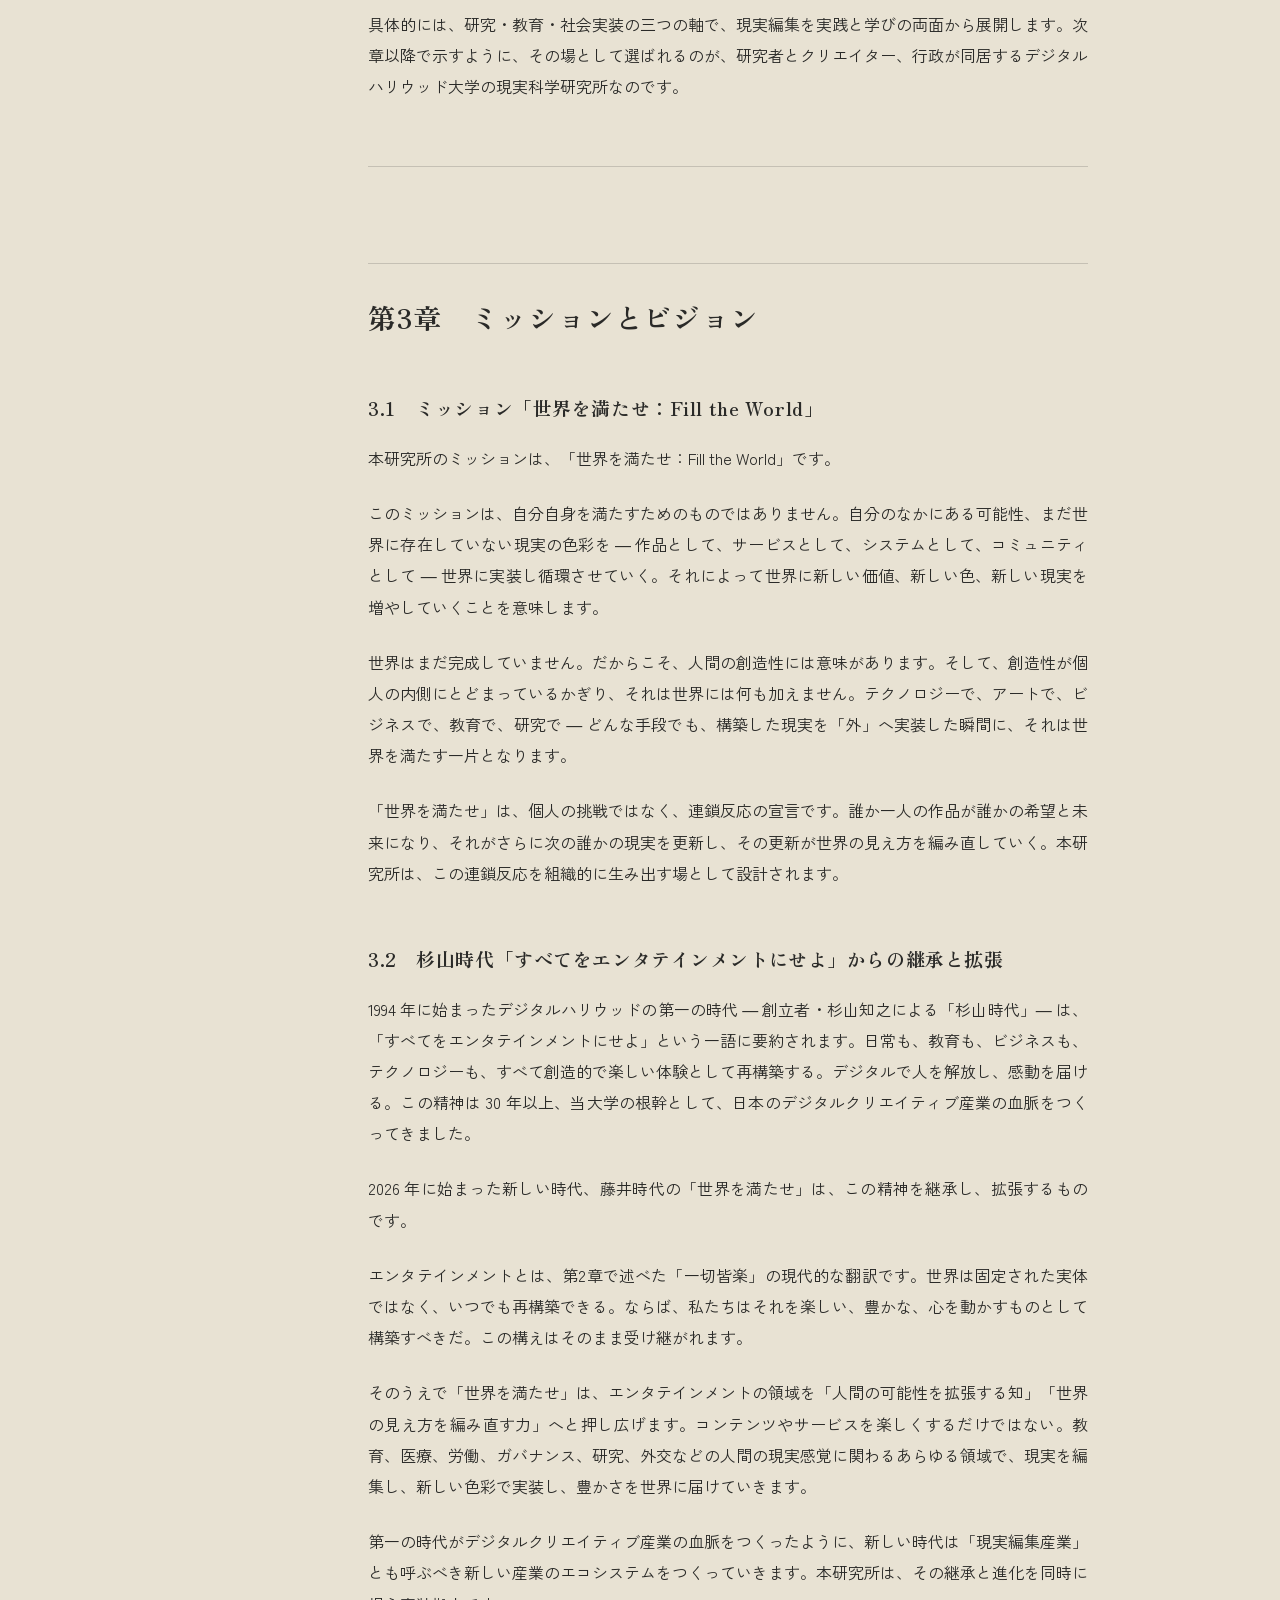
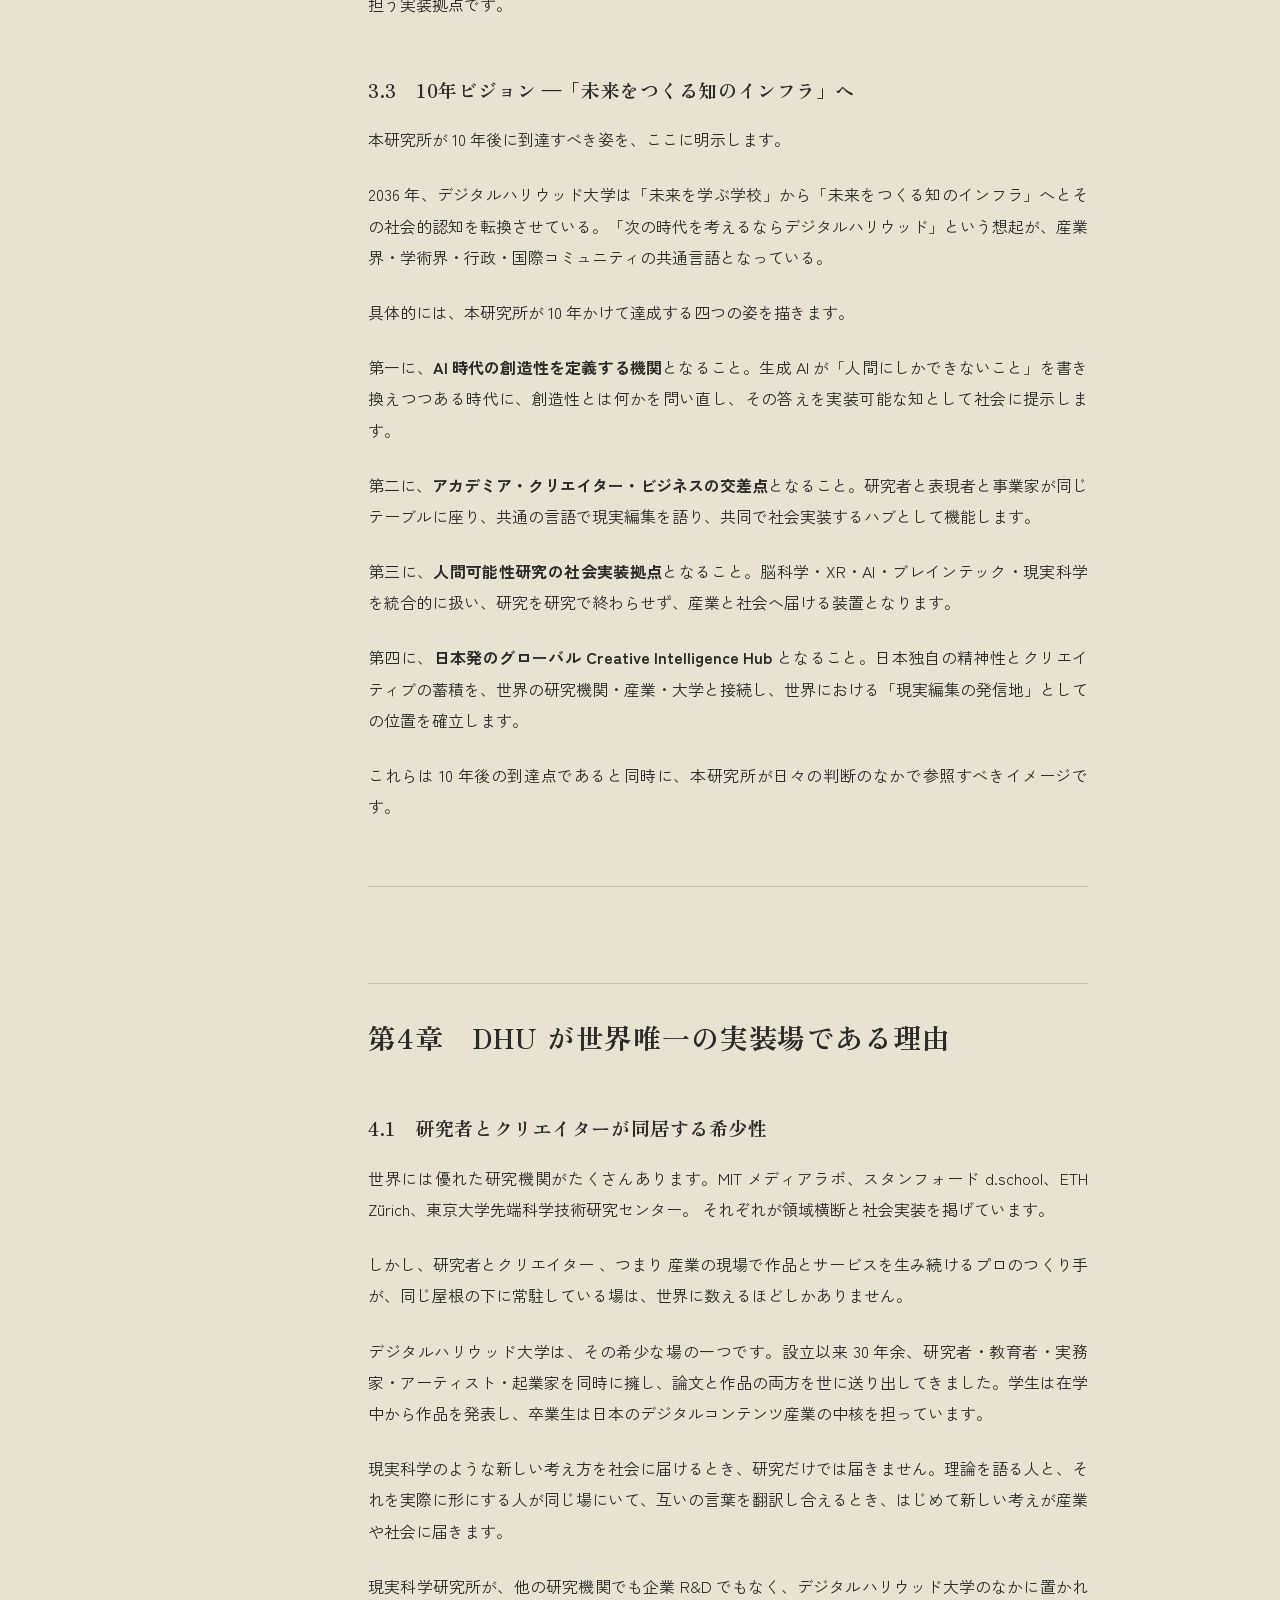
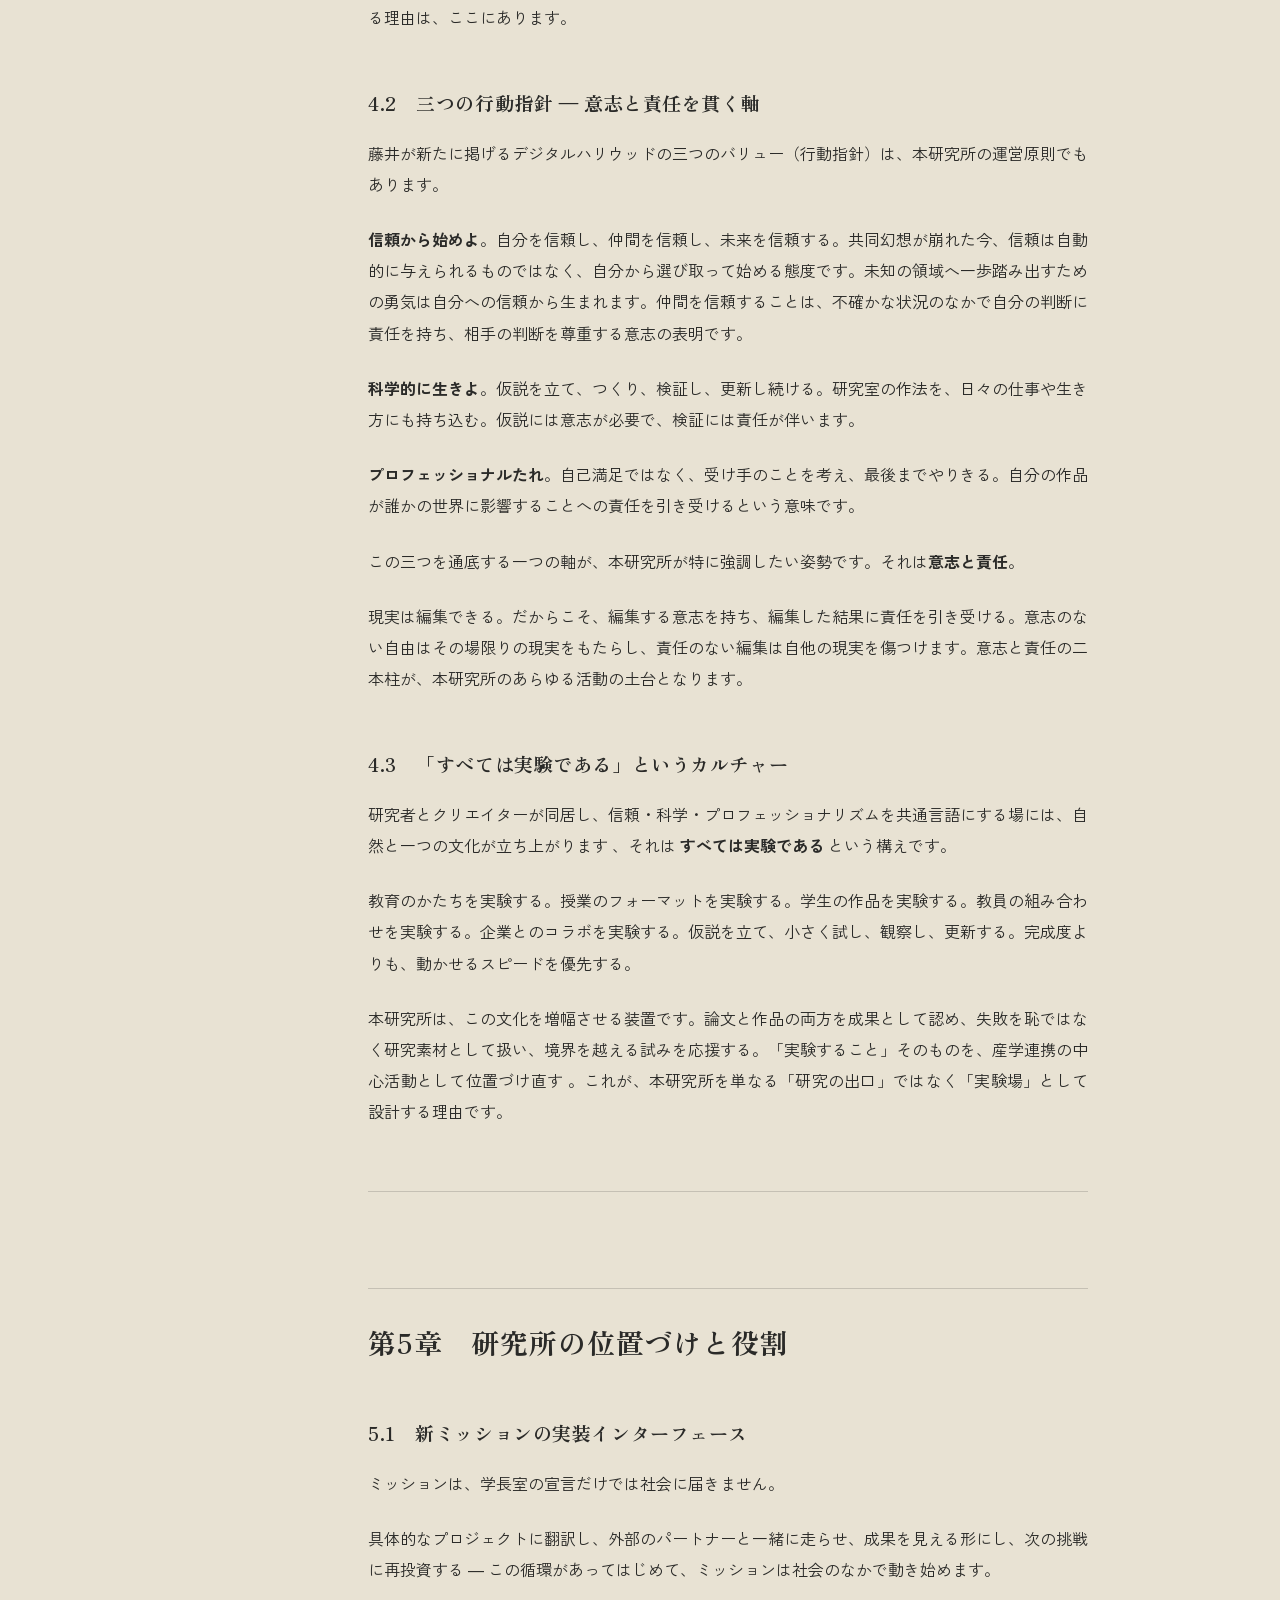
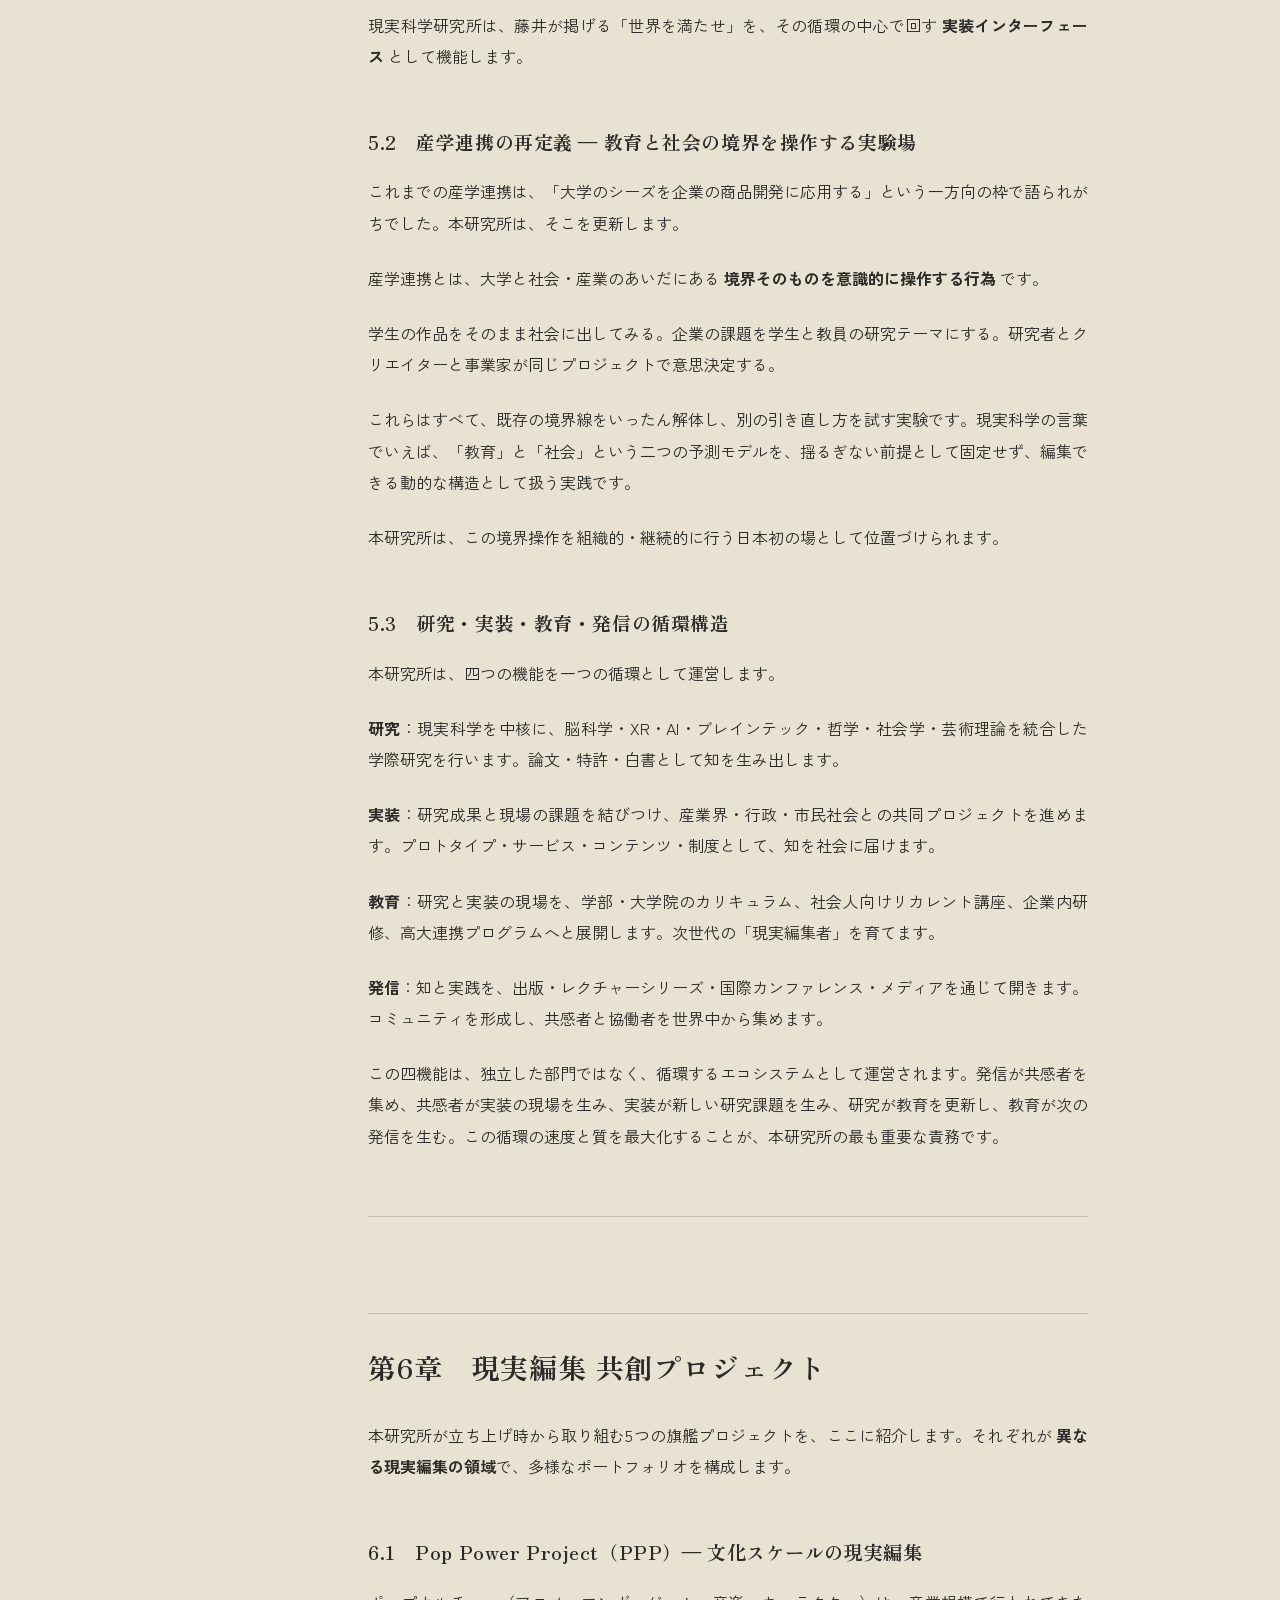
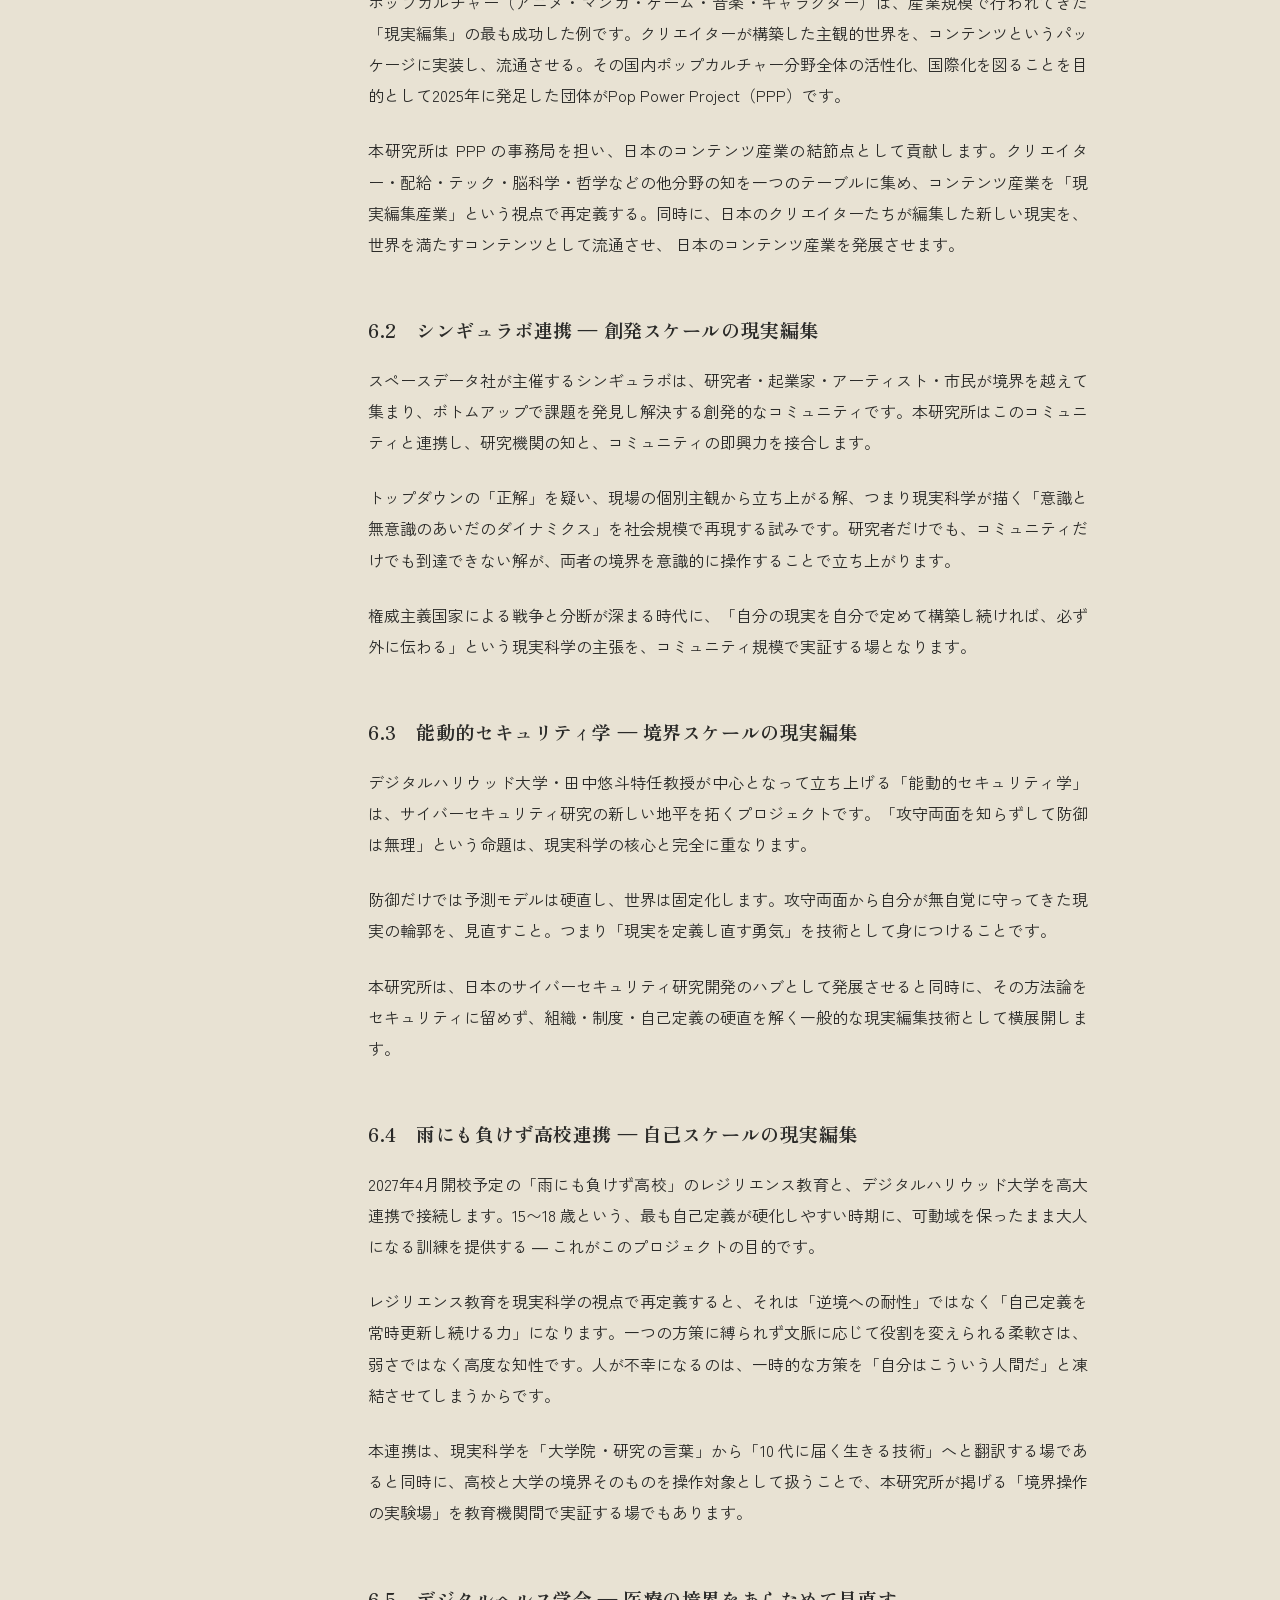
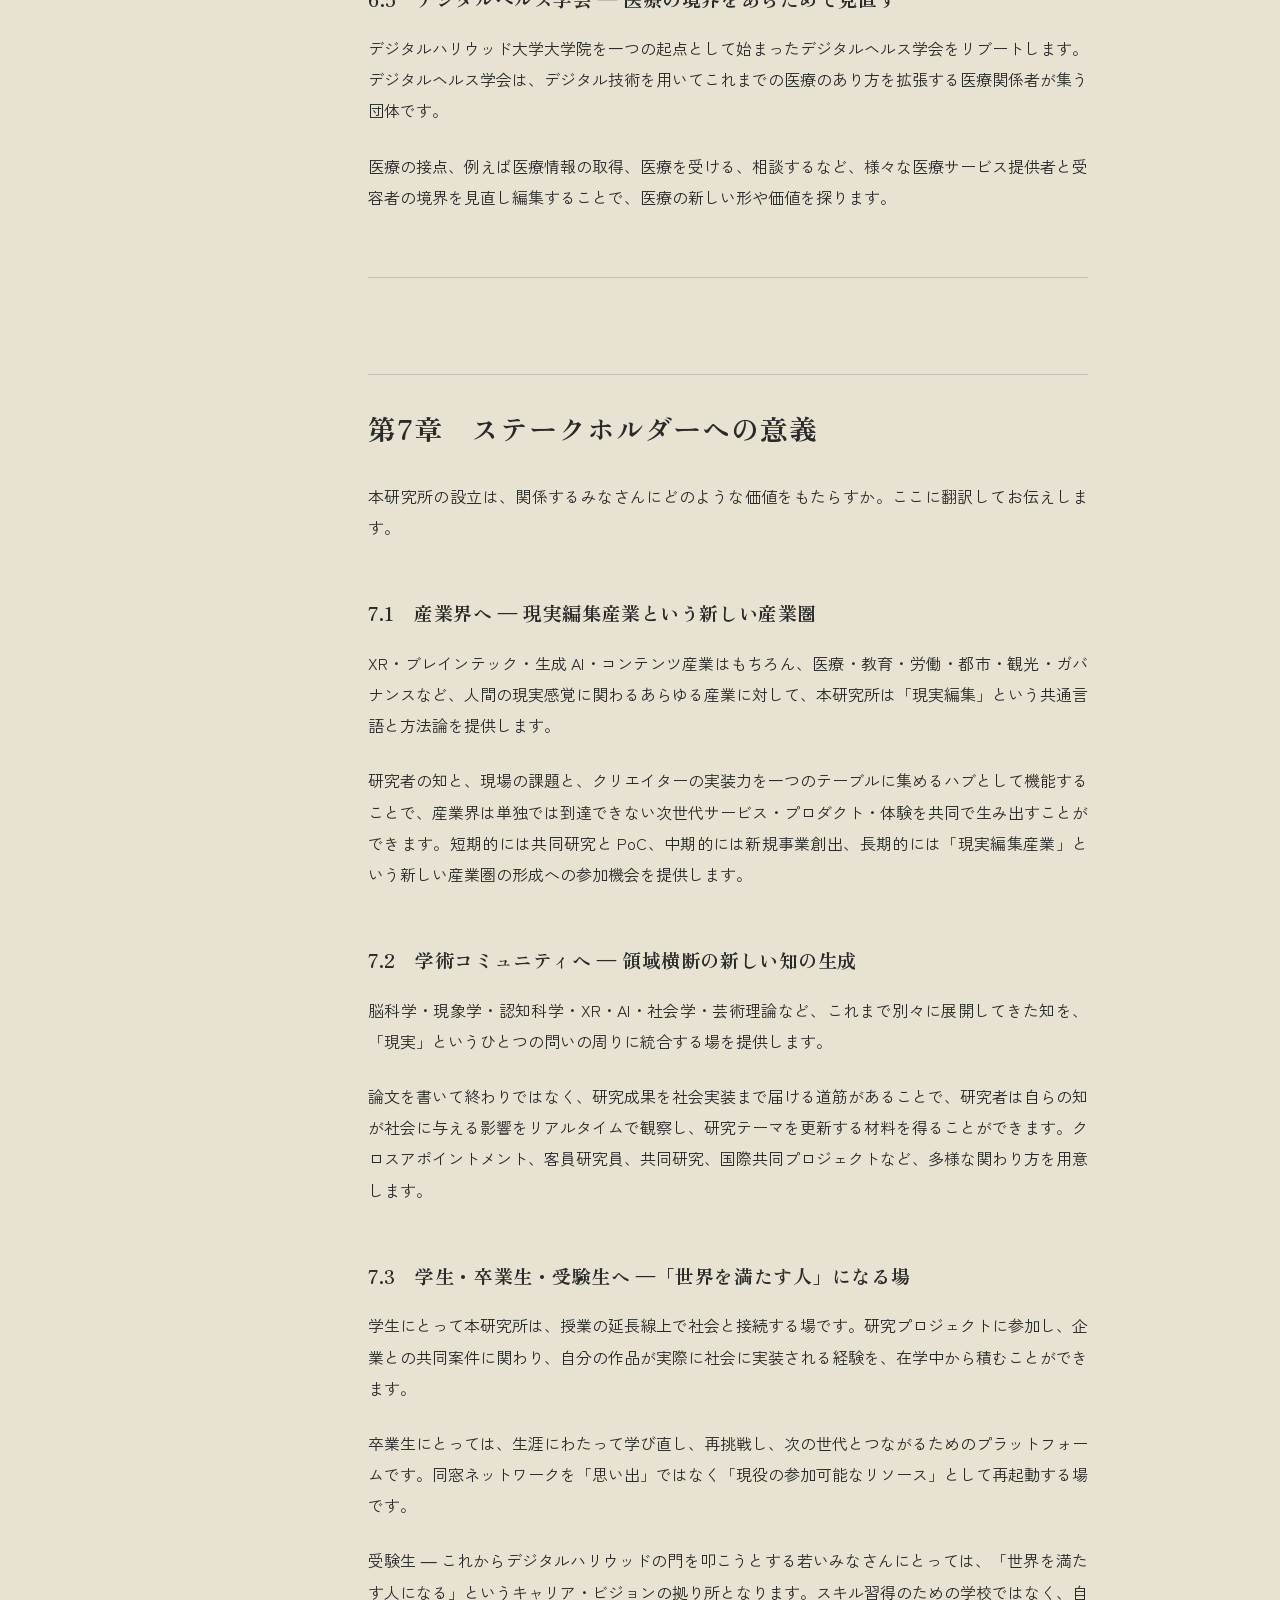
==== commit 07427385: "v3: 趣意書 v2 確定版反映 + LP 要素編集 + プレスリリース更新 なぜ: - 趣意書 v2 (現実科学研究所 設立趣意書, 平易版) が藤井学長から確定版として受領。   v3/manif" ====
--- a/v3/manifest/index.html
+++ b/v3/manifest/index.html
@@ -281,6 +281,8 @@
 </section>
 <div class="layout">
 <nav aria-label="目次" class="toc"><div class="toc__label">目次</div><ol class="toc__list">
+<li class="toc__h2"><a href="#intro">はじめに</a>
+</li>
 <li class="toc__h2"><a href="#prelude">序章</a>
 </li>
 <li class="toc__h2"><a href="#ch1">第1章　はじめに ― 現実科学を中核とする産官学連携拠点の構想</a>
@@ -319,11 +321,9 @@
 <ol class="toc__sub">
 <li class="toc__h3"><a href="#s6-1">6.1　Pop Power Project（PPP）― 文化スケールの現実編集</a></li>
 <li class="toc__h3"><a href="#s6-2">6.2　シンギュラボ連携 ― 創発スケールの現実編集</a></li>
-<li class="toc__h3"><a href="#s6-3">6.3　攻撃学 ― 境界スケールの現実編集</a></li>
+<li class="toc__h3"><a href="#s6-3">6.3　能動的セキュリティ学 ― 境界スケールの現実編集</a></li>
 <li class="toc__h3"><a href="#s6-4">6.4　雨にも負けず高校連携 ― 自己スケールの現実編集</a></li>
-<li class="toc__h3"><a href="#s6-5">6.5　デジタルヘルス学会</a></li>
-<li class="toc__h3"><a href="#s6-6">6.6　XRコンソーシアム</a></li>
-
+<li class="toc__h3"><a href="#s6-5">6.5　デジタルヘルス学会 ― 医療の境界をあらためて見直す</a></li>
 </ol></li>
 <li class="toc__h2"><a href="#ch7">第7章　ステークホルダーへの意義</a>
 <ol class="toc__sub">
@@ -332,20 +332,19 @@
 <li class="toc__h3"><a href="#s7-3">7.3　学生・卒業生・受験生へ ―「世界を満たす人」になる場</a></li>
 <li class="toc__h3"><a href="#s7-4">7.4　社会全体へ ― 主体性回復のインフラ</a></li>
 </ol></li>
-<li class="toc__h2"><a href="#h2-8"></a>
-</li>
-
-<li class="toc__h2"><a href="#ch9">第9章　ロードマップ</a>
-<ol class="toc__sub">
-<li class="toc__h3"><a href="#s9-1">9.1　立ち上げ期 ― 最初の3か月</a></li>
-<li class="toc__h3"><a href="#s9-2">9.2　初年度（Year 1）― 何をする場かを定義する</a></li>
-<li class="toc__h3"><a href="#s9-3">9.3　3年計画（2026-2029）― 思想を場に変える</a></li>
-<li class="toc__h3"><a href="#s9-4">9.4　10年ビジョン（2036）への接続</a></li>
-</ol></li>
-<li class="toc__h2"><a href="#ch10">第10章　結び ― 一緒に世界をつくろう</a>
+<li class="toc__h2"><a href="#ch9">第9章　結び ― ともに世界を満たそう</a>
 </li>
 </ol></nav>
 <main>
+<h2 id="intro"><strong>はじめに</strong></h2>
+<p>現実は小説より奇である。<br/>
+現実がフィクションよりつまらない時代は終わった。テクノロジーは現実とフィクションの間を連続したスペクトラムでつなぎ、すべてを現実に引き寄せてしまう。そのような新しい現実に向かいあって生きていく我々には、それを前提とした哲学・サイエンスが必要である。現実科学はそのための科学である。ヒトの主観、すなわち脳によって構築される個々人の現実を科学するための手法を構築し、社会実装のための応用を目指す。本研究所は、そこに一つの仮説を持ち込み、その手段を様々な角度から探求します。</p>
+<p><strong>現実は、編集できる。</strong><br/>
+<strong>それをどう見せるのか、どう見るのか。</strong></p>
+<p>「現実科学」を起点に、デジタルハリウッド大学に設立された本研究所は、理研コンツェルンをモデルとし、新しい価値を生み出す産官学連携の実験場を目指します。<br/>
+学長 藤井直敬が掲げる新ミッション「世界を満たせ」は、創立精神「すべてをエンタテインメントにせよ」を継承しながら、その領域を人間の可能性そのものへ広げます。</p>
+<p>研究者・クリエイター・行政が一つのテーブルに集い、多様なコミュニティやプロジェクトとの連携を通じて、「現実編集」のあり方をカバーしていく。10年で「未来をつくる知のインフラ」となり、意思と責任を軸に、自分の現実を編集する人々の連鎖反応を世界に広げていく ― それが本研究所の挑戦です。</p>
+<hr/>
 <h2 id="prelude"><strong>序章</strong></h2>
 <p>2018年8月、僕は杉山知之前学長に誘われて、デジタルハリウッド大学で教鞭を取ることになった。</p>
 <p>10月に行われた初回特別講義のタイトルは「Reality Science」。翌2019年からは「現実科学」をベースとした「先端科学原論」という講義と「現実科学ラボ」という修了課題指導が始まった。<br/>
@@ -390,13 +389,13 @@
 <h3 id="s2-4">2.4　現実を更新する勇気 ― 凍結した自己定義を解く</h3>
 <p>霊長類の研究はおもしろいことを示しています ― 群れの中の上下関係は「性格」で決まっているのではなく、状況に合わせて瞬間ごとに変わる社会的な「役回り」です。下位の役をうまく演じられるサルほど、文脈に敏感で知性が高い。社会的な文脈は複雑で、それに対する適応的な行動には高い知性が要求されるからです。そして役は流れに応じて変わります。</p>
 <p>人間が不幸になりはじめるのは、しばしばこの逆です。「私はこういう人間だ」「この立場では絶対こうあるべき」と自分の可能性を閉ざし、文脈が変わっても行動を更新できなくなる ― そのとき、世界は息苦しいほど硬直します。</p>
-<p>現実科学が提案するのは、その呪いを解くことです。「これは自分だ」「これが正解だ」と思っているものを、いったん「いまの仮の姿」として見直してみる。次の一手を選び直す余地を、自分のなかに残しておく。</p>
+<p>現実科学が提案するのは、その呪いを解くことです。「これは自分だ」「これが正解だ」と思っているものを、いったん「いまの仮の姿」として見直してみる。次の手を選び直す余地を、自分のなかに残しておく。</p>
 <p>これは無理に頑張ることでも、自分を捨てることでもありません。「条件を丁寧に見直したうえで、必要なときだけ軽く外せる」しなやかさを取り戻すことです。</p>
-<p>この「現実を更新する勇気」こそ、現実科学が幸福の最小単位と呼ぶものであり、レジリエンスの本質でもあります。そしてそれは、個人だけでなく、組織や産業、社会のあらゆるスケールに応用できる基礎体力です。</p>
+<p>この「現実を編集し更新する勇気」こそ、現実科学が幸福の最小単位と呼ぶものであり、レジリエンスの本質でもあります。そしてそれは、個人だけでなく、組織や産業、社会のあらゆるスケールに応用できる基礎体力です。</p>
 <h3 id="s2-5">2.5　現実編集 ― 哲学から方法論へ</h3>
 <p>ここまでお話ししてきた「現実は変えられる」という認識を、ひとつの実践として一言にまとめた言葉が、本研究所が旗印に掲げる <strong>現実編集</strong> です。</p>
 <p>現実編集とは、「動かない」と思い込まれてきた前提や境界を、意識的に見直し、別のかたちへと組み直す実践です。自分自身の生き方、チームのルール、会社の仕組み、社会の合意、文化のパッケージ、産業の構造 ― どのスケールでも起こりえます。</p>
-<p>これまで一部の天才や名匠が直感で行ってきたこの編集を、誰もが学べる技術へと引き上げる ― これが現実科学研究所の挑戦です。</p>
+<p>これまで一部の天才や名匠が直感で行ってきたこの編集を、誰もが学び、実践出来る技術へと引き上げる ― これが現実科学研究所の挑戦です。</p>
 <p>具体的には、研究・教育・社会実装の三つの軸で、現実編集を実践と学びの両面から展開します。次章以降で示すように、その場として選ばれるのが、研究者とクリエイター、行政が同居するデジタルハリウッド大学の現実科学研究所なのです。</p>
 <hr/>
 <h2 id="ch3"><strong>第3章　ミッションとビジョン</strong></h2>
@@ -407,9 +406,9 @@
 <p>「世界を満たせ」は、個人の挑戦ではなく、連鎖反応の宣言です。誰か一人の作品が誰かの希望と未来になり、それがさらに次の誰かの現実を更新し、その更新が世界の見え方を編み直していく。本研究所は、この連鎖反応を組織的に生み出す場として設計されます。</p>
 <h3 id="s3-2">3.2　杉山時代「すべてをエンタテインメントにせよ」からの継承と拡張</h3>
 <p>1994 年に始まったデジタルハリウッドの第一の時代 ― 創立者・杉山知之による「杉山時代」― は、「すべてをエンタテインメントにせよ」という一語に要約されます。日常も、教育も、ビジネスも、テクノロジーも、すべて創造的で楽しい体験として再構築する。デジタルで人を解放し、感動を届ける。この精神は 30 年以上、当大学の根幹として、日本のデジタルクリエイティブ産業の血脈をつくってきました。</p>
-<p>2026 年に始まった新しい時代 ― 藤井時代 ― の「世界を満たせ」は、この精神を継承し、拡張するものです。</p>
-<p>エンタテインメントとは、第2章で述べた「一切皆楽」の現代的な翻訳です。世界は固定された実体ではなく、いつでも再構築できる ― ならば、私たちはそれを楽しい、豊かな、心を動かすものとして構築すべきだ。この構えはそのまま受け継がれます。</p>
-<p>そのうえで「世界を満たせ」は、エンタテインメントの領域を「人間の可能性を拡張する知」「世界の見え方を編み直す力」へと押し広げます。コンテンツやサービスを楽しくするだけではない。教育、医療、労働、ガバナンス、研究、外交 ― 人間の現実感覚に関わるあらゆる領域で、現実を編集し、新しい色彩で実装し、豊かさを世界に届けていきます。</p>
+<p>2026 年に始まった新しい時代、藤井時代の「世界を満たせ」は、この精神を継承し、拡張するものです。</p>
+<p>エンタテインメントとは、第2章で述べた「一切皆楽」の現代的な翻訳です。世界は固定された実体ではなく、いつでも再構築できる。ならば、私たちはそれを楽しい、豊かな、心を動かすものとして構築すべきだ。この構えはそのまま受け継がれます。</p>
+<p>そのうえで「世界を満たせ」は、エンタテインメントの領域を「人間の可能性を拡張する知」「世界の見え方を編み直す力」へと押し広げます。コンテンツやサービスを楽しくするだけではない。教育、医療、労働、ガバナンス、研究、外交などの人間の現実感覚に関わるあらゆる領域で、現実を編集し、新しい色彩で実装し、豊かさを世界に届けていきます。</p>
 <p>第一の時代がデジタルクリエイティブ産業の血脈をつくったように、新しい時代は「現実編集産業」とも呼ぶべき新しい産業のエコシステムをつくっていきます。本研究所は、その継承と進化を同時に担う実装拠点です。</p>
 <h3 id="s3-3">3.3　10年ビジョン ―「未来をつくる知のインフラ」へ</h3>
 <p>本研究所が 10 年後に到達すべき姿を、ここに明示します。</p>
@@ -419,11 +418,11 @@
 <p>第二に、<strong>アカデミア・クリエイター・ビジネスの交差点</strong>となること。研究者と表現者と事業家が同じテーブルに座り、共通の言語で現実編集を語り、共同で社会実装するハブとして機能します。</p>
 <p>第三に、<strong>人間可能性研究の社会実装拠点</strong>となること。脳科学・XR・AI・ブレインテック・現実科学を統合的に扱い、研究を研究で終わらせず、産業と社会へ届ける装置となります。</p>
 <p>第四に、<strong>日本発のグローバル Creative Intelligence Hub</strong> となること。日本独自の精神性とクリエイティブの蓄積を、世界の研究機関・産業・大学と接続し、世界における「現実編集の発信地」としての位置を確立します。</p>
-<p>これらは 10 年後の到達点であると同時に、本研究所が日々の判断のなかで参照すべき北極星でもあります。</p>
+<p>これらは 10 年後の到達点であると同時に、本研究所が日々の判断のなかで参照すべきイメージです。</p>
 <hr/>
 <h2 id="ch4"><strong>第4章　DHU が世界唯一の実装場である理由</strong></h2>
 <h3 id="s4-1">4.1　研究者とクリエイターが同居する希少性</h3>
-<p>世界には優れた研究機関がたくさんあります。MIT メディアラボ、スタンフォード d.school、ETH Zürich、東京大学先端科学技術研究センター ― それぞれが領域横断と社会実装を掲げています。</p>
+<p>世界には優れた研究機関がたくさんあります。MIT メディアラボ、スタンフォード d.school、ETH Zürich、東京大学先端科学技術研究センター。 それぞれが領域横断と社会実装を掲げています。</p>
 <p>しかし、研究者とクリエイター 、つまり 産業の現場で作品とサービスを生み続けるプロのつくり手 が、同じ屋根の下に常駐している場は、世界に数えるほどしかありません。</p>
 <p>デジタルハリウッド大学は、その希少な場の一つです。設立以来 30 年余、研究者・教育者・実務家・アーティスト・起業家を同時に擁し、論文と作品の両方を世に送り出してきました。学生は在学中から作品を発表し、卒業生は日本のデジタルコンテンツ産業の中核を担っています。</p>
 <p>現実科学のような新しい考え方を社会に届けるとき、研究だけでは届きません。理論を語る人と、それを実際に形にする人が同じ場にいて、互いの言葉を翻訳し合えるとき、はじめて新しい考えが産業や社会に届きます。</p>
@@ -433,12 +432,12 @@
 <p><strong>信頼から始めよ</strong>。自分を信頼し、仲間を信頼し、未来を信頼する。共同幻想が崩れた今、信頼は自動的に与えられるものではなく、自分から選び取って始める態度です。未知の領域へ一歩踏み出すための勇気は自分への信頼から生まれます。仲間を信頼することは、不確かな状況のなかで自分の判断に責任を持ち、相手の判断を尊重する意志の表明です。</p>
 <p><strong>科学的に生きよ</strong>。仮説を立て、つくり、検証し、更新し続ける。研究室の作法を、日々の仕事や生き方にも持ち込む。仮説には意志が必要で、検証には責任が伴います。</p>
 <p><strong>プロフェッショナルたれ</strong>。自己満足ではなく、受け手のことを考え、最後までやりきる。自分の作品が誰かの世界に影響することへの責任を引き受けるという意味です。</p>
-<p>この三つを通底する一つの軸が、本研究所が特に強調したい姿勢です ― <strong>意志と責任</strong>。</p>
-<p>現実は編集できる。だからこそ、編集する意志を持ち、編集した結果に責任を引き受ける。意志のない自由は流される現実をもたらし、責任のない編集は他者の現実を傷つけます。意志と責任の二本柱が、本研究所のあらゆる活動の土台となります。</p>
+<p>この三つを通底する一つの軸が、本研究所が特に強調したい姿勢です。それは<strong>意志と責任</strong>。</p>
+<p>現実は編集できる。だからこそ、編集する意志を持ち、編集した結果に責任を引き受ける。意志のない自由はその場限りの現実をもたらし、責任のない編集は自他の現実を傷つけます。意志と責任の二本柱が、本研究所のあらゆる活動の土台となります。</p>
 <h3 id="s4-3">4.3　「すべては実験である」というカルチャー</h3>
 <p>研究者とクリエイターが同居し、信頼・科学・プロフェッショナリズムを共通言語にする場には、自然と一つの文化が立ち上がります 、それは <strong>すべては実験である</strong> という構えです。</p>
 <p>教育のかたちを実験する。授業のフォーマットを実験する。学生の作品を実験する。教員の組み合わせを実験する。企業とのコラボを実験する。仮説を立て、小さく試し、観察し、更新する。完成度よりも、動かせるスピードを優先する。</p>
-<p>本研究所は、この文化を増幅させる装置です。論文と作品の両方を成果として認め、失敗を恥ではなく素材として扱い、境界を越える試みを応援する。「実験すること」そのものを、産学連携の中心活動として位置づけ直す 。これが、本研究所を単なる「研究の出口」ではなく「実験場」として設計する理由です。</p>
+<p>本研究所は、この文化を増幅させる装置です。論文と作品の両方を成果として認め、失敗を恥ではなく研究素材として扱い、境界を越える試みを応援する。「実験すること」そのものを、産学連携の中心活動として位置づけ直す 。これが、本研究所を単なる「研究の出口」ではなく「実験場」として設計する理由です。</p>
 <hr/>
 <h2 id="ch5"><strong>第5章　研究所の位置づけと役割</strong></h2>
 <h3 id="s5-1">5.1　新ミッションの実装インターフェース</h3>
@@ -449,7 +448,7 @@
 <p>これまでの産学連携は、「大学のシーズを企業の商品開発に応用する」という一方向の枠で語られがちでした。本研究所は、そこを更新します。</p>
 <p>産学連携とは、大学と社会・産業のあいだにある <strong>境界そのものを意識的に操作する行為</strong> です。</p>
 <p>学生の作品をそのまま社会に出してみる。企業の課題を学生と教員の研究テーマにする。研究者とクリエイターと事業家が同じプロジェクトで意思決定する。</p>
-<p>これらはすべて、既存の境界線をいったん解体し、別の引き直し方を試す実験です。現実科学の言葉でいえば、「教育」と「社会」という二つの予測モデルを、揺るぎない前提として固定せず、編集できる構築物として扱う実践です。</p>
+<p>これらはすべて、既存の境界線をいったん解体し、別の引き直し方を試す実験です。現実科学の言葉でいえば、「教育」と「社会」という二つの予測モデルを、揺るぎない前提として固定せず、編集できる動的な構造として扱う実践です。</p>
 <p>本研究所は、この境界操作を組織的・継続的に行う日本初の場として位置づけられます。</p>
 <h3 id="s5-3">5.3　研究・実装・教育・発信の循環構造</h3>
 <p>本研究所は、四つの機能を一つの循環として運営します。</p>
@@ -460,34 +459,25 @@
 <p>この四機能は、独立した部門ではなく、循環するエコシステムとして運営されます。発信が共感者を集め、共感者が実装の現場を生み、実装が新しい研究課題を生み、研究が教育を更新し、教育が次の発信を生む。この循環の速度と質を最大化することが、本研究所の最も重要な責務です。</p>
 <hr/>
 <h2 id="ch6"><strong>第6章　現実編集 共創プロジェクト</strong></h2>
-<p>本研究所が立ち上げ時から取り組む四つの旗艦プロジェクトを、ここに紹介します。それぞれが <strong>異なる現実編集の領域</strong>で、多様なポートフォリオを構成します。</p>
+<p>本研究所が立ち上げ時から取り組む5つの旗艦プロジェクトを、ここに紹介します。それぞれが <strong>異なる現実編集の領域</strong>で、多様なポートフォリオを構成します。</p>
 <h3 id="s6-1">6.1　Pop Power Project（PPP）― 文化スケールの現実編集</h3>
 <p>ポップカルチャー（アニメ・マンガ・ゲーム・音楽・キャラクター）は、産業規模で行われてきた「現実編集」の最も成功した例です。クリエイターが構築した主観的世界を、コンテンツというパッケージに実装し、流通させる。その国内ポップカルチャー分野全体の活性化、国際化を図ることを目的として2025年に発足した団体がPop Power Project（PPP）です。</p>
 <p>本研究所は PPP の事務局を担い、日本のコンテンツ産業の結節点として貢献します。クリエイター・配給・テック・脳科学・哲学などの他分野の知を一つのテーブルに集め、コンテンツ産業を「現実編集産業」という視点で再定義する。同時に、日本のクリエイターたちが編集した新しい現実を、世界を満たすコンテンツとして流通させ、 日本のコンテンツ産業を発展させます。</p>
 <h3 id="s6-2">6.2　シンギュラボ連携 ― 創発スケールの現実編集</h3>
 <p>スペースデータ社が主催するシンギュラボは、研究者・起業家・アーティスト・市民が境界を越えて集まり、ボトムアップで課題を発見し解決する創発的なコミュニティです。本研究所はこのコミュニティと連携し、研究機関の知と、コミュニティの即興力を接合します。</p>
-<p>トップダウンの「正解」を疑い、現場の個別主観から立ち上がる解 ― これは現実科学が描く「意識と無意識のあいだのダイナミクス」を社会規模で再現する試みです。研究者だけでも、コミュニティだけでも到達できない解が、両者の境界を意識的に操作することで立ち上がります。</p>
+<p>トップダウンの「正解」を疑い、現場の個別主観から立ち上がる解、つまり現実科学が描く「意識と無意識のあいだのダイナミクス」を社会規模で再現する試みです。研究者だけでも、コミュニティだけでも到達できない解が、両者の境界を意識的に操作することで立ち上がります。</p>
 <p>権威主義国家による戦争と分断が深まる時代に、「自分の現実を自分で定めて構築し続ければ、必ず外に伝わる」という現実科学の主張を、コミュニティ規模で実証する場となります。</p>
-<h3 id="s6-3">6.3　攻撃学 ― 境界スケールの現実編集</h3>
-<p>デジタルハリウッド大学・田中悠斗教授が中心となって立ち上げる「攻撃学」は、サイバーセキュリティ研究の新しい地平を拓くプロジェクトです。「攻撃を知らずして防御は無理」という命題は、現実科学の核心と完全に重なります。</p>
-<p>防御だけでは予測モデルは硬直し、世界は固定化します。攻撃の視点に立つとは、自分が無自覚に守ってきた現実の輪郭を、外から見直すこと ― つまり「現実を定義し直す勇気」を技術として身につけることです。</p>
-<p>学長のSR（代替現実）研究が「現実は差し替え可能だ」と被験者に体感させた装置であったように、攻撃学は「あなたが守っているシステムは差し替え可能だ」と防御者に体感させる学問になります。</p>
-<p>本研究所は、攻撃学を日本のサイバーセキュリティ研究開発のハブとして発展させると同時に、その方法論をセキュリティに留めず、組織・制度・自己定義の硬直を解く一般的な現実編集技術として横展開します。</p>
+<h3 id="s6-3">6.3　能動的セキュリティ学 ― 境界スケールの現実編集</h3>
+<p>デジタルハリウッド大学・田中悠斗特任教授が中心となって立ち上げる「能動的セキュリティ学」は、サイバーセキュリティ研究の新しい地平を拓くプロジェクトです。「攻守両面を知らずして防御は無理」という命題は、現実科学の核心と完全に重なります。</p>
+<p>防御だけでは予測モデルは硬直し、世界は固定化します。攻守両面から自分が無自覚に守ってきた現実の輪郭を、見直すこと。つまり「現実を定義し直す勇気」を技術として身につけることです。</p>
+<p>本研究所は、日本のサイバーセキュリティ研究開発のハブとして発展させると同時に、その方法論をセキュリティに留めず、組織・制度・自己定義の硬直を解く一般的な現実編集技術として横展開します。</p>
 <h3 id="s6-4">6.4　雨にも負けず高校連携 ― 自己スケールの現実編集</h3>
-<p>来年4月開校予定の「雨にも負けず高校」のレジリエンス教育と、デジタルハリウッド大学を高大連携で接続します。15〜18 歳という、最も自己定義が硬化しやすい時期に、可動域を保ったまま大人になる訓練を提供する ― これがこのプロジェクトの目的です。</p>
+<p>2027年4月開校予定の「雨にも負けず高校」のレジリエンス教育と、デジタルハリウッド大学を高大連携で接続します。15〜18 歳という、最も自己定義が硬化しやすい時期に、可動域を保ったまま大人になる訓練を提供する ― これがこのプロジェクトの目的です。</p>
 <p>レジリエンス教育を現実科学の視点で再定義すると、それは「逆境への耐性」ではなく「自己定義を常時更新し続ける力」になります。一つの方策に縛られず文脈に応じて役割を変えられる柔軟さは、弱さではなく高度な知性です。人が不幸になるのは、一時的な方策を「自分はこういう人間だ」と凍結させてしまうからです。</p>
 <p>本連携は、現実科学を「大学院・研究の言葉」から「10 代に届く生きる技術」へと翻訳する場であると同時に、高校と大学の境界そのものを操作対象として扱うことで、本研究所が掲げる「境界操作の実験場」を教育機関間で実証する場でもあります。</p>
-<h3 id="s6-5">6.5　デジタルヘルス学会</h3>
-<p>現実を編集する<br/>
-クラウドドクター<br/>
-医療のインフラ化を目指す、◯◯◯◯◯◯◯◯</p>
-<h3 id="s6-6">6.6　XRコンソーシアム</h3>
-<p>現実を編集する<br/>
-XRクリエイティブ・アワード開催。現実科学研究所・デジタルハリウッド大学は協賛。</p>
-
-<p>各プロジェクトは、編集の対象スケールが異なります。雨にも負けず高校連携は <strong>自己スケール</strong>（凍結した自己定義の編集）を、攻撃学は <strong>境界スケール</strong>（防御の前提・予測モデルの編集）を、シンギュラボ連携は <strong>創発スケール</strong>（共同幻想・トップダウン解の編集）を、Pop Power Project は <strong>文化スケール</strong>（編集された現実の世界流通）を担います。</p>
-<p>順に内側から外側へと、現実編集の領域が広がっていきます。同時に、編集の方向で見ると、攻撃学と雨にも負けずは「内向き編集（自己・組織を問い直す）」を、PPP とシンギュラボは「外向き編集（社会・世界を満たす）」を担います。</p>
-<p>一見バラバラに見えるこの四プロジェクトは、本研究所の全業務を覆うものではありません。むしろ、立ち上げ時に「現実編集とは具体的に何か」を社会に示す <strong>ショーケース・ポートフォリオ</strong> として選ばれています。各プロジェクトの進捗と学びを通じて、本研究所は現実編集の方法論を体系化し、新しい知の源泉となる第二・第三のプロジェクト群へと展開していきます。</p>
+<h3 id="s6-5">6.5　デジタルヘルス学会 ― 医療の境界をあらためて見直す</h3>
+<p>デジタルハリウッド大学大学院を一つの起点として始まったデジタルヘルス学会をリブートします。デジタルヘルス学会は、デジタル技術を用いてこれまでの医療のあり方を拡張する医療関係者が集う団体です。</p>
+<p>医療の接点、例えば医療情報の取得、医療を受ける、相談するなど、様々な医療サービス提供者と受容者の境界を見直し編集することで、医療の新しい形や価値を探ります。</p>
 <hr/>
 <h2 id="ch7"><strong>第7章　ステークホルダーへの意義</strong></h2>
 <p>本研究所の設立は、関係するみなさんにどのような価値をもたらすか。ここに翻訳してお伝えします。</p>
@@ -499,7 +489,7 @@
 <p>論文を書いて終わりではなく、研究成果を社会実装まで届ける道筋があることで、研究者は自らの知が社会に与える影響をリアルタイムで観察し、研究テーマを更新する材料を得ることができます。クロスアポイントメント、客員研究員、共同研究、国際共同プロジェクトなど、多様な関わり方を用意します。</p>
 <h3 id="s7-3">7.3　学生・卒業生・受験生へ ―「世界を満たす人」になる場</h3>
 <p>学生にとって本研究所は、授業の延長線上で社会と接続する場です。研究プロジェクトに参加し、企業との共同案件に関わり、自分の作品が実際に社会に実装される経験を、在学中から積むことができます。</p>
-<p>卒業生にとっては、生涯にわたって学び直し、再挑戦し、次の世代とつながるためのプラットフォームです。同窓ネットワークを「思い出」ではなく「現役のリソース」として再起動する場です。</p>
+<p>卒業生にとっては、生涯にわたって学び直し、再挑戦し、次の世代とつながるためのプラットフォームです。同窓ネットワークを「思い出」ではなく「現役の参加可能なリソース」として再起動する場です。</p>
 <p>受験生 ― これからデジタルハリウッドの門を叩こうとする若いみなさんにとっては、「世界を満たす人になる」というキャリア・ビジョンの拠り所となります。スキル習得のための学校ではなく、自分の可能性で世界に価値を増やしていく実践の場が、ここにあります。</p>
 <h3 id="s7-4">7.4　社会全体へ ― 主体性回復のインフラ</h3>
 <p>共同幻想が機能を失い、自由意志が否定され、戦争と分断が深まる時代に、多くの人が「自分には何もできない」という無力感のなかで生きています。本研究所は、この時代の問いへの一つの答えです。</p>
@@ -526,23 +516,7 @@
 
 
 
-<h2 id="ch9"><strong>第9章　ロードマップ</strong></h2>
-<h3 id="s9-1">9.1　立ち上げ期 ― 最初の3か月</h3>
-<p>立ち上げ期の 3 か月で、本研究所は次の三つを完了させます。</p>
-<p>第一に、思想採掘とナラティブ設計。学長へのロングインタビュー、現実科学の体系整理、ステークホルダー別翻訳辞書を完成させます。</p>
-<p>第二に、組織体制の確立。所長・副所長・事務局の任命、運営委員会の発足、外部有識者との初期対話を完了します。</p>
-<p>第三に、プロトタイプ実装。学長メッセージ第 1 号の発行、レクチャーシリーズの定常運営開始、四つの旗艦プロジェクトの仮始動を行います。</p>
-<h3 id="s9-2">9.2　初年度（Year 1）― 何をする場かを定義する</h3>
-<p>初年度の到達目標は、「本研究所とは何か」を社内外が言語化できる状態にすることです。</p>
-<p>公式ローンチイベント、初年度白書の発刊、定常レクチャーシリーズの確立、四プロジェクトの本格稼働、初期共同研究契約の締結を行います。この段階で、産業界・学術界・行政・国際コミュニティに対して、本研究所の輪郭が共有された状態をつくります。</p>
-<h3 id="s9-3">9.3　3年計画（2026-2029）― 思想を場に変える</h3>
-<p>3 年計画の到達点は、「世界を満たせ」が体験として理解されている状態です。</p>
-<p>各プロジェクトの社会実装が実例として複数立ち上がり、産業界での共同研究が定常化し、教育プログラムが学部・大学院・社会人向けに展開され、国際カンファレンスやサミットなど大型の発信機会が年次イベントとして定着している状態を目指します。</p>
-<h3 id="s9-4">9.4　10年ビジョン（2036）への接続</h3>
-<p>第3章で示した 10 年ビジョン ―「未来をつくる知のインフラ」「AI 時代の創造性を定義する機関」「アカデミア・アート・ビジネスの交差点」「人間可能性研究の社会実装拠点」「日本発グローバル Creative Intelligence Hub」― へと、初年度から段階的に積み上げていきます。</p>
-<p>ロードマップ上のすべての判断は、この 10 年ビジョンをゴールとして参照します。3 年で達成すべき手前のマイルストーンに集中しながらも、10 年先の到達点を見失わないようにします。</p>
-<hr/>
-<h2 id="ch10"><strong>第10章　結び ― 一緒に世界をつくろう</strong></h2>
+<h2 id="ch9"><strong>第9章　結び ― ともに世界を満たそう</strong></h2>
 <p>ここまで読んでくださった方々へ。</p>
 <p>世界は完成していません。だからこそ、人間の創造性には意味があります。</p>
 <p>私たちは、共同幻想が機能を失った時代を生きています。何が正しく、何が間違っているのか、誰にも分からない。権威主義による戦争と分断は深まる一方で、自分一人に何ができるのかと問われれば、絶望しか感じない瞬間がある。</p>
@@ -553,8 +527,7 @@
 <p>世界を満たせ。</p>
 <p>あなたの色で、あなたのやり方で、あなたの可能性で。</p>
 <p>その連鎖反応こそ、私たちが信じる希望です。</p>
-<p>一緒に、世界をつくりましょう。</p>
-<p>2026年◯月 デジタルハリウッド大学　学長 藤井　直敬</p>
+<p>2026年7月 デジタルハリウッド大学　学長 藤井　直敬</p>
 </main>
 </div>
 <footer class="foot">
